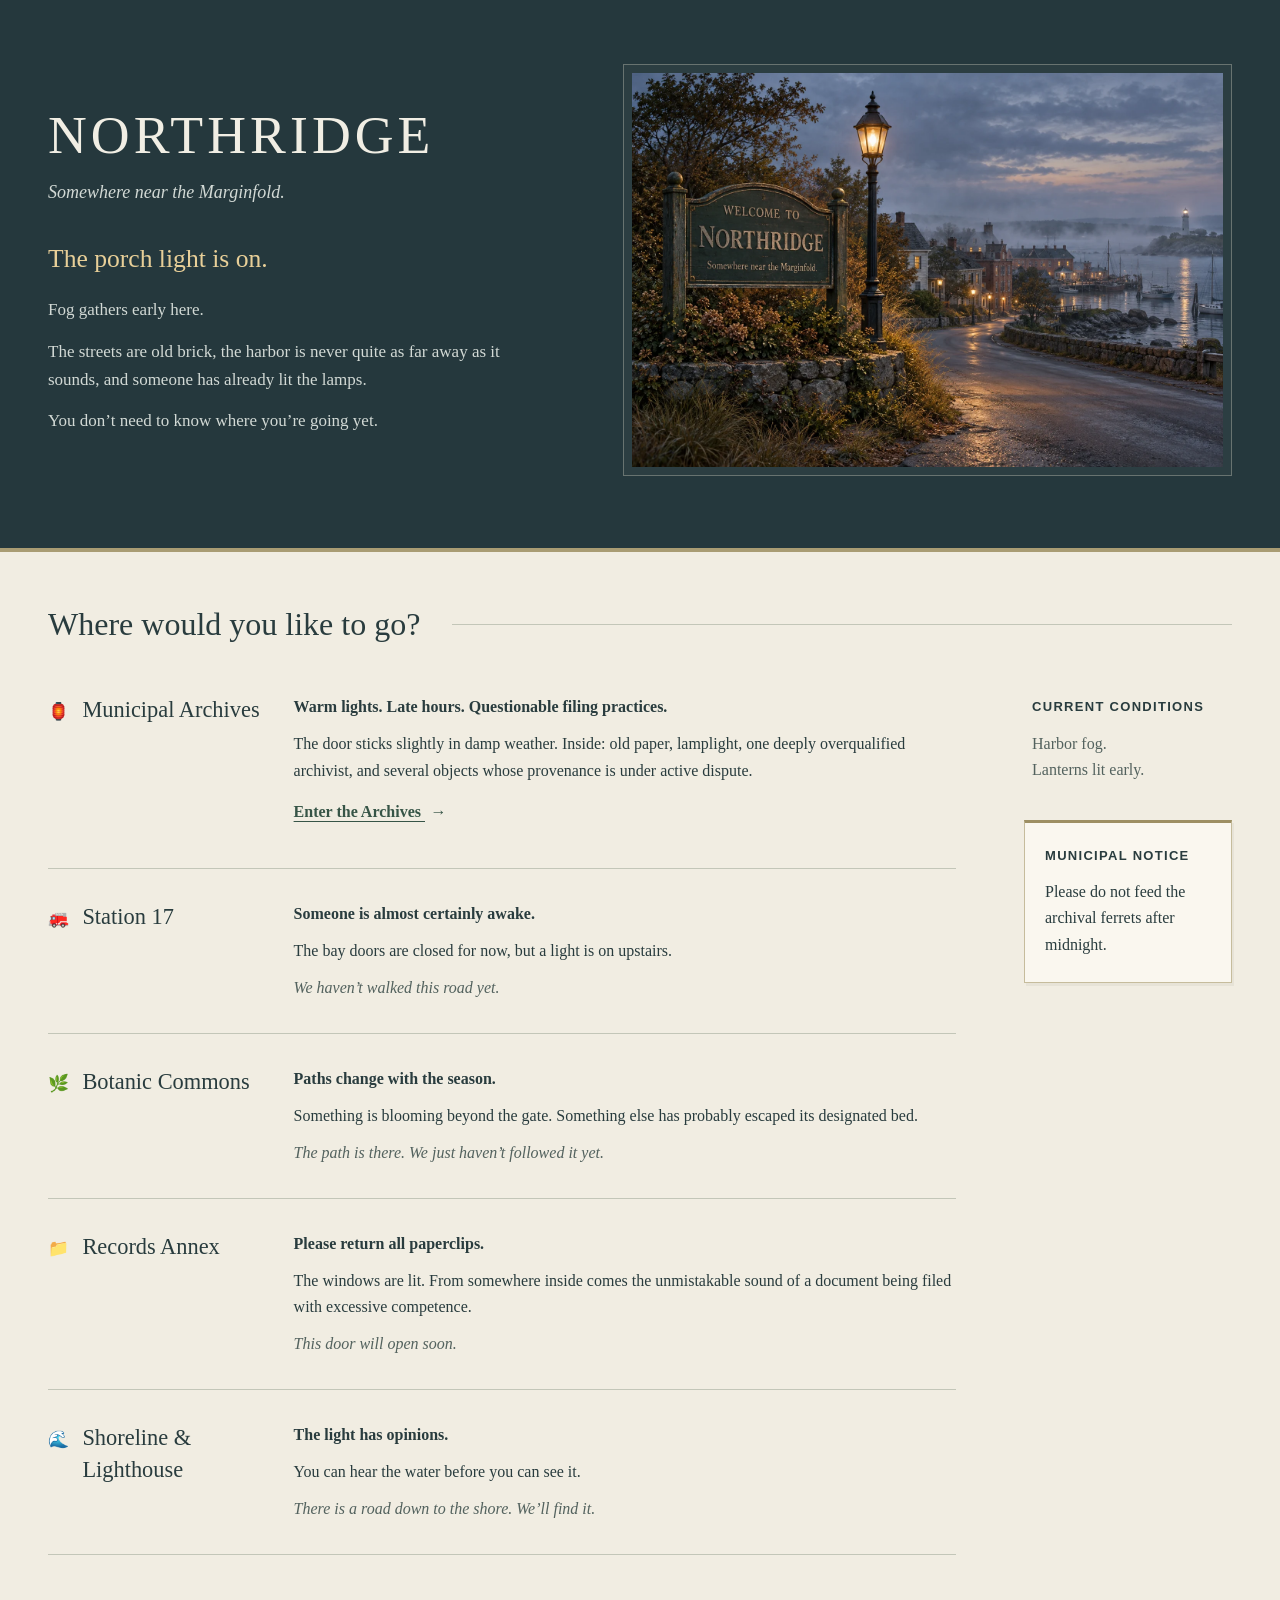
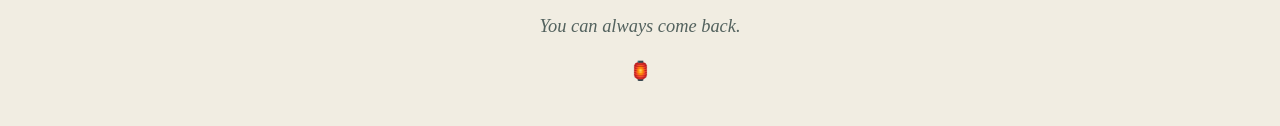
==== index.html @ aa550cdb "Add Northridge arrival and Municipal Archives static prototype Publish the two existing pages, share" ====
<!doctype html>
<html lang="en">
<head>
  <meta charset="utf-8">
  <meta name="viewport" content="width=device-width, initial-scale=1">
  <meta name="theme-color" content="#25383d">
  <meta name="description" content="Somewhere near the Marginfold. The porch light is on.">
  <title>Northridge — Somewhere near the Marginfold</title>
  <link rel="stylesheet" href="styles.css">
</head>
<body class="town-page">
  <a class="skip-link" href="#destinations">Skip to the destinations</a>
  <main>
    <section class="arrival page-width" aria-labelledby="town-title">
      <div class="arrival-copy">
        <header>
          <h1 id="town-title">NORTHRIDGE</h1>
          <p class="whereabouts">Somewhere near the Marginfold.</p>
        </header>
        <p class="porch-light">The porch light is on.</p>
        <div class="arrival-prose">
          <p>Fog gathers early here.</p>
          <p>The streets are old brick, the harbor is never quite as far away as it sounds, and someone has already lit the lamps.</p>
          <p>You don’t need to know where you’re going yet.</p>
        </div>
      </div>
      <figure class="arrival-view">
        <img src="assets/northridge-arrival.webp" width="1536" height="1024" fetchpriority="high" alt="A weathered Welcome to Northridge sign beside a warm streetlamp. Brick buildings and lit windows recede through blue-gray harbor fog toward a distant lighthouse.">
      </figure>
    </section>

    <div class="town-paper">
      <section class="destinations page-width" id="destinations" aria-labelledby="destinations-title" tabindex="-1">
        <div class="destinations-heading">
          <h2 id="destinations-title">Where would you like to go?</h2>
          <span class="heading-rule" aria-hidden="true"></span>
        </div>
        <div class="town-layout">
          <div class="roads">
            <article class="road road-archives" aria-labelledby="archives-sign">
              <div class="road-sign">
                <span class="place-symbol" aria-hidden="true">🏮</span>
                <h3 id="archives-sign"><a href="archives.html">Municipal Archives</a></h3>
              </div>
              <div class="road-copy">
                <p class="road-tagline">Warm lights. Late hours. Questionable filing practices.</p>
                <p>The door sticks slightly in damp weather. Inside: old paper, lamplight, one deeply overqualified archivist, and several objects whose provenance is under active dispute.</p>
                <a class="walk-link" href="archives.html">Enter the Archives <span aria-hidden="true">→</span></a>
              </div>
            </article>

            <article class="road" aria-labelledby="station-sign">
              <div class="road-sign">
                <span class="place-symbol" aria-hidden="true">🚒</span>
                <h3 id="station-sign">Station 17</h3>
              </div>
              <div class="road-copy">
                <p class="road-tagline">Someone is almost certainly awake.</p>
                <p>The bay doors are closed for now, but a light is on upstairs.</p>
                <p class="road-ahead">We haven’t walked this road yet.</p>
              </div>
            </article>

            <article class="road" aria-labelledby="commons-sign">
              <div class="road-sign">
                <span class="place-symbol" aria-hidden="true">🌿</span>
                <h3 id="commons-sign">Botanic Commons</h3>
              </div>
              <div class="road-copy">
                <p class="road-tagline">Paths change with the season.</p>
                <p>Something is blooming beyond the gate. Something else has probably escaped its designated bed.</p>
                <p class="road-ahead">The path is there. We just haven’t followed it yet.</p>
              </div>
            </article>

            <article class="road" aria-labelledby="annex-sign">
              <div class="road-sign">
                <span class="place-symbol" aria-hidden="true">📁</span>
                <h3 id="annex-sign">Records Annex</h3>
              </div>
              <div class="road-copy">
                <p class="road-tagline">Please return all paperclips.</p>
                <p>The windows are lit. From somewhere inside comes the unmistakable sound of a document being filed with excessive competence.</p>
                <p class="road-ahead">This door will open soon.</p>
              </div>
            </article>

            <article class="road" aria-labelledby="shoreline-sign">
              <div class="road-sign">
                <span class="place-symbol" aria-hidden="true">🌊</span>
                <h3 id="shoreline-sign">Shoreline &amp; Lighthouse</h3>
              </div>
              <div class="road-copy">
                <p class="road-tagline">The light has opinions.</p>
                <p>You can hear the water before you can see it.</p>
                <p class="road-ahead">There is a road down to the shore. We’ll find it.</p>
              </div>
            </article>
          </div>

          <aside class="town-notices" aria-label="Town conditions and municipal notice">
            <section class="conditions" aria-labelledby="conditions-title">
              <h2 class="small-label" id="conditions-title">CURRENT CONDITIONS</h2>
              <p>Harbor fog.<br>Lanterns lit early.</p>
            </section>
            <section class="municipal-notice" aria-labelledby="notice-title">
              <h2 class="small-label" id="notice-title">MUNICIPAL NOTICE</h2>
              <p>Please do not feed the archival ferrets after midnight.</p>
            </section>
          </aside>
        </div>
      </section>
      <footer class="town-footer page-width">
        <p>You can always come back.</p>
        <span aria-hidden="true">🏮</span>
      </footer>
    </div>
  </main>
</body>
</html>
---- styles.css ----
/* Northridge: plain pages, ordinary materials, a little lamplight. */
:root {
  color-scheme: light;
  --dusk: #25383d;
  --dusk-ink: #f1eee4;
  --fog-ink: #d2d9d5;
  --paper: #f1ede2;
  --paper-light: #faf7ef;
  --ink: #293c3e;
  --quiet-ink: #53625e;
  --rule: #c3c6b8;
  --brass: #cbb57d;
  --link: #375547;
  --violet: #68436a;
  --serif: Georgia, "Times New Roman", serif;
  --sans: "Segoe UI", "Helvetica Neue", Arial, sans-serif;
}

* { box-sizing: border-box; }
html { scroll-padding-top: 5.5rem; }
body { margin: 0; font-family: var(--serif); font-size: 1.0625rem; line-height: 1.65; }
img { display: block; width: 100%; height: auto; }
figure, h1, h2, h3, p { margin: 0; }
h1, h2, h3, .object-name, .notebook-title { overflow-wrap: anywhere; }
.arrival > *, .archive-arrival > *, .road > * { min-width: 0; }
p + p { margin-top: 1rem; }
a { color: inherit; text-underline-offset: .25em; text-decoration-thickness: 1px; }
a:hover { text-decoration-thickness: 2px; }
a, summary { -webkit-tap-highlight-color: rgba(120, 112, 70, .2); }
a:focus-visible, summary:focus-visible { outline: 3px solid currentColor; outline-offset: 5px; }
[tabindex="-1"]:focus { outline: none; }
.page-width { width: min(74rem, calc(100% - 6rem)); margin-inline: auto; }
.skip-link { position: fixed; z-index: 100; top: .75rem; left: .75rem; padding: .65rem 1rem; background: var(--paper-light); color: var(--ink); transform: translateY(-180%); }
.skip-link:focus { transform: translateY(0); }

/* Arrival: a modest view from the road, with room to stop and read. */
.town-page { background: var(--dusk); color: var(--dusk-ink); }
.arrival { display: grid; grid-template-columns: .92fr 1.08fr; align-items: center; gap: 3.5rem; padding-block: 4rem 4.5rem; }
.arrival h1 { font-size: clamp(2rem, 4.2vw, 3.9rem); line-height: 1.15; font-weight: 400; letter-spacing: .075em; }
.whereabouts { margin-top: .7rem; color: var(--fog-ink); font-style: italic; font-size: 1.125rem; }
.porch-light { margin-top: 2.1rem; font-size: 1.6rem; line-height: 1.4; color: #e8cf98; }
.arrival-prose { margin-top: 1.2rem; color: var(--fog-ink); max-width: 29rem; }
.arrival-prose p + p { margin-top: .85rem; }
.arrival-view { padding: .5rem; border: 1px solid #687370; background: #2c3e42; }
.arrival-view img { aspect-ratio: 3 / 2; object-fit: contain; }

/* The road names sit on a continuous municipal paper surface. */
.town-paper { background: var(--paper); color: var(--ink); border-top: 4px solid #a99c73; }
.destinations { padding-top: 3.2rem; }
.destinations-heading { display: flex; align-items: center; gap: 2rem; margin-bottom: 1rem; }
h2 { font-size: clamp(1.625rem, 2.8vw, 2rem); font-weight: 400; line-height: 1.35; }
.heading-rule { flex: 1; height: 1px; background: var(--rule); }
.town-layout { display: grid; grid-template-columns: minmax(0, 1fr) 13rem; gap: 4.25rem; }
.road { display: grid; grid-template-columns: 13.75rem minmax(0, 1fr); gap: 1.6rem; padding-block: 2rem; border-bottom: 1px solid var(--rule); }
.road-sign { display: grid; grid-template-columns: 1.5rem minmax(0, 1fr); gap: .65rem; align-content: start; align-items: baseline; }
.place-symbol { font-size: 1.05rem; line-height: 1.5; }
.road h3 { font-size: 1.4rem; line-height: 1.4; font-weight: 400; }
.road-sign a { text-decoration: none; }
.road-sign a:hover { text-decoration: underline; }
.road-copy { font-size: 1rem; }
.road-tagline { font-weight: 700; }
.road-copy p + p { margin-top: .65rem; }
.road-ahead { font-style: italic; color: var(--quiet-ink); }
.walk-link { display: inline-block; padding-block: .65rem; margin-top: .3rem; color: var(--link); font-weight: 700; }
.walk-link span { display: inline-block; margin-left: .35rem; transition: transform 140ms ease; }
.walk-link:hover span { transform: translateX(3px); }
.town-notices { padding-top: 2.15rem; }
.small-label { font-family: var(--sans); font-size: .8125rem; line-height: 1.5; font-weight: 600; letter-spacing: .1em; }
.conditions { padding: 0 .5rem 1.8rem; }
.conditions p { margin-top: .9rem; font-size: 1rem; color: var(--quiet-ink); }
.municipal-notice { margin-top: .5rem; padding: 1.4rem 1.25rem 1.5rem; background: var(--paper-light); border: 1px solid #c6bc9c; border-top: 3px solid #9d8f63; box-shadow: 2px 3px 0 rgba(65, 65, 42, .06); }
.municipal-notice p { margin-top: .85rem; font-size: 1rem; }
.town-footer { padding-block: 3.5rem 2.5rem; text-align: center; }
.town-footer p { font-size: 1.15rem; font-style: italic; color: var(--quiet-ink); }
.town-footer > span { display: block; margin-top: .9rem; font-size: 1.15rem; }

/* Across the threshold, the paper and lamplight get warmer. */
.archives-page { background: #eee7d8; color: #3b4036; --ink: #3b4036; --quiet-ink: #606251; --rule: #c4c2af; }
.return-way { position: sticky; z-index: 10; top: 0; background: var(--dusk); color: var(--dusk-ink); border-bottom: 1px solid #727766; }
.return-way a { display: inline-block; padding-block: .9rem; font-family: var(--sans); font-size: .9375rem; text-decoration: none; }
.return-way a:hover { text-decoration: underline; }
.return-way a span { margin-right: .6rem; }
.archive-arrival { display: grid; grid-template-columns: .92fr 1.08fr; gap: 3.5rem; align-items: center; padding-block: 3.6rem 3.3rem; }
.archive-intro h1 { font-size: clamp(2.125rem, 4.4vw, 3.75rem); line-height: 1.1; letter-spacing: .055em; font-weight: 400; }
.threshold-note { margin-top: 1rem; font-style: italic; color: var(--quiet-ink); }
.archive-prose { margin-top: 1.8rem; max-width: 30rem; }
.archive-prose p + p { margin-top: .8rem; }
.room-warmth { font-size: 1.2rem; }
.archive-view { padding: .5rem; border: 1px solid #afa889; background: #e5ddc9; }
.archive-view img { aspect-ratio: 3 / 2; object-fit: contain; }
.objects-section { border-top: 1px solid var(--rule); padding-block: 2.8rem 0; }
.objects-heading { display: grid; grid-template-columns: .8fr 1.2fr; gap: 2.5rem; margin-bottom: 2rem; align-items: baseline; }
.archivist-note { max-width: 23rem; justify-self: end; color: #6b5667; font-size: .9375rem; font-style: italic; }
.inspection-desk { border-top: 1px solid #90977f; }
.object { border-bottom: 1px solid var(--rule); }
.object > summary { display: flex; align-items: center; gap: .9rem; padding: 1.25rem 1rem; cursor: pointer; list-style: none; transition: background-color 140ms ease, color 140ms ease; }
.object > summary::-webkit-details-marker { display: none; }
.object > summary::marker { content: ""; }
.object > summary:hover { background: #e5decf; }
.object-name { font-size: 1.4rem; line-height: 1.4; font-weight: 400; }
.object-symbol { width: 1.5rem; font-size: 1.125rem; text-align: center; }
.inspection-mark { margin-left: auto; color: var(--quiet-ink); font-family: var(--sans); font-size: 1.25rem; font-weight: 400; }
.inspection-mark::before { content: "+"; }
.object[open] > summary { color: #3e5440; background: #e5decf; }
.object[open] .inspection-mark::before { content: "−"; }
.object-observation { margin: 0 1rem 1.75rem 3.4rem; padding: 1.6rem 2rem 1.75rem; max-width: 40rem; background: var(--paper-light); border-left: 2px solid #b3a16f; }
.object-observation p + p { margin-top: .55rem; }
.first-impression { font-size: 1.4rem; }
.notebook-page { border-left-color: #8a6a87; }
.notebook-title { font-family: var(--sans); font-size: .9375rem; letter-spacing: .055em; font-weight: 600; line-height: 1.75; max-width: 27rem; padding-block: .6rem; color: var(--violet); }
.violet-annotation { font-size: 1.75rem; font-style: italic; color: var(--violet); text-decoration: underline; text-underline-offset: .15em; }
.deeper-archive { padding-block: 3.5rem 4rem; }
.deeper-archive > p { color: var(--quiet-ink); font-style: italic; }
.records-threshold { margin-top: .4rem; max-width: 30rem; }
.records-threshold > summary { display: inline-block; padding-block: .5rem; cursor: pointer; list-style: none; text-decoration: underline; text-underline-offset: .25em; }
.records-threshold > summary::-webkit-details-marker { display: none; }
.records-threshold > summary::marker { content: ""; }
.records-threshold > summary span { margin-left: .4rem; }
.placeholder-note { margin-top: .55rem; color: var(--quiet-ink); font-family: var(--sans); font-size: .875rem; }

@media (min-width: 90rem) {
  .arrival { padding-block: 4.7rem 5rem; }
}
@media (max-width: 70rem) {
  .page-width { width: calc(100% - 4rem); }
  .arrival, .archive-arrival { gap: 2rem; }
  .town-layout { gap: 2.5rem; grid-template-columns: minmax(0, 1fr) 11rem; }
  .road { grid-template-columns: 11.5rem minmax(0, 1fr); gap: 1.25rem; }
  .municipal-notice { padding-inline: 1rem; }
}
@media (max-width: 55rem) {
  .arrival, .archive-arrival { grid-template-columns: 1fr; }
  .arrival { padding-block: 2.75rem; }
  .arrival h1 { font-size: clamp(2rem, 7vw, 3.9rem); }
  .arrival-prose, .archive-prose { max-width: 37rem; }
  .arrival-view { max-width: 40rem; width: 100%; }
  .archive-view { max-width: 40rem; width: 100%; }
  .town-layout { grid-template-columns: 1fr; gap: 0; }
  .road { grid-template-columns: 13rem minmax(0, 1fr); }
  .town-notices { display: grid; grid-template-columns: 1fr 1fr; gap: 2rem; padding-top: 2.5rem; }
  .conditions { padding: 1rem 0; }
  .municipal-notice { margin-top: 0; }
  .objects-heading { grid-template-columns: 1fr; gap: .8rem; }
  .archivist-note { justify-self: start; max-width: none; }
}
@media (max-width: 38rem) {
  body { font-size: 1rem; }
  .page-width { width: calc(100% - 2.5rem); }
  .arrival { padding-top: 2.2rem; gap: 1.75rem; }
  .arrival h1 { font-size: clamp(1.75rem, 7.4vw, 2.75rem); letter-spacing: .045em; }
  .whereabouts { font-size: 1rem; }
  .porch-light { margin-top: 1.65rem; font-size: 1.4rem; }
  .arrival-view, .archive-view { padding: .35rem; }
  .destinations { padding-top: 2.25rem; }
  .destinations-heading { gap: 1rem; margin-bottom: .3rem; }
  .heading-rule { display: none; }
  .road { grid-template-columns: 1fr; gap: .7rem; padding-block: 1.65rem; }
  .road-copy { padding-left: 2.15rem; }
  .road h3 { font-size: 1.35rem; }
  .town-notices { grid-template-columns: 1fr; gap: .75rem; padding-top: 1.5rem; }
  .conditions { padding: .75rem .25rem; }
  .municipal-notice { max-width: 25rem; padding: 1.25rem; }
  .town-footer { padding-block: 2.5rem 2rem; }
  .return-way a { padding-block: .9rem; font-size: .875rem; }
  .archive-arrival { padding-block: 2.3rem 2.5rem; gap: 1.6rem; }
  .archive-intro h1 { font-size: clamp(1.8rem, 8vw, 2.8rem); letter-spacing: .04em; }
  .archive-prose { margin-top: 1.5rem; }
  .room-warmth { font-size: 1.125rem; }
  .objects-section { padding-top: 2rem; }
  .objects-heading { margin-bottom: 1.5rem; }
  .object > summary { padding: 1.1rem .35rem; gap: .7rem; }
  .object-name { font-size: 1.25rem; }
  .object-observation { margin: 0 0 1.3rem 1.1rem; padding: 1.25rem 1.25rem 1.4rem; }
  .deeper-archive { padding-block: 2.5rem 3rem; }
}
@media (prefers-reduced-motion: reduce) {
  *, *::before, *::after { transition: none !important; }
  .walk-link:hover span { transform: none; }
}
@media (forced-colors: active) {
  .return-way, .municipal-notice, .object-observation { border: 1px solid CanvasText; }
  .object[open] > summary { border: 1px solid CanvasText; }
}
@media print {
  body, .town-paper { background: white; color: black; }
  .page-width { width: 100%; }
  .skip-link, .return-way { display: none; }
  .arrival, .archive-arrival { padding-block: 1rem; }
  .arrival-prose, .whereabouts, .porch-light { color: black; }
  .road, .object { break-inside: avoid; }
}
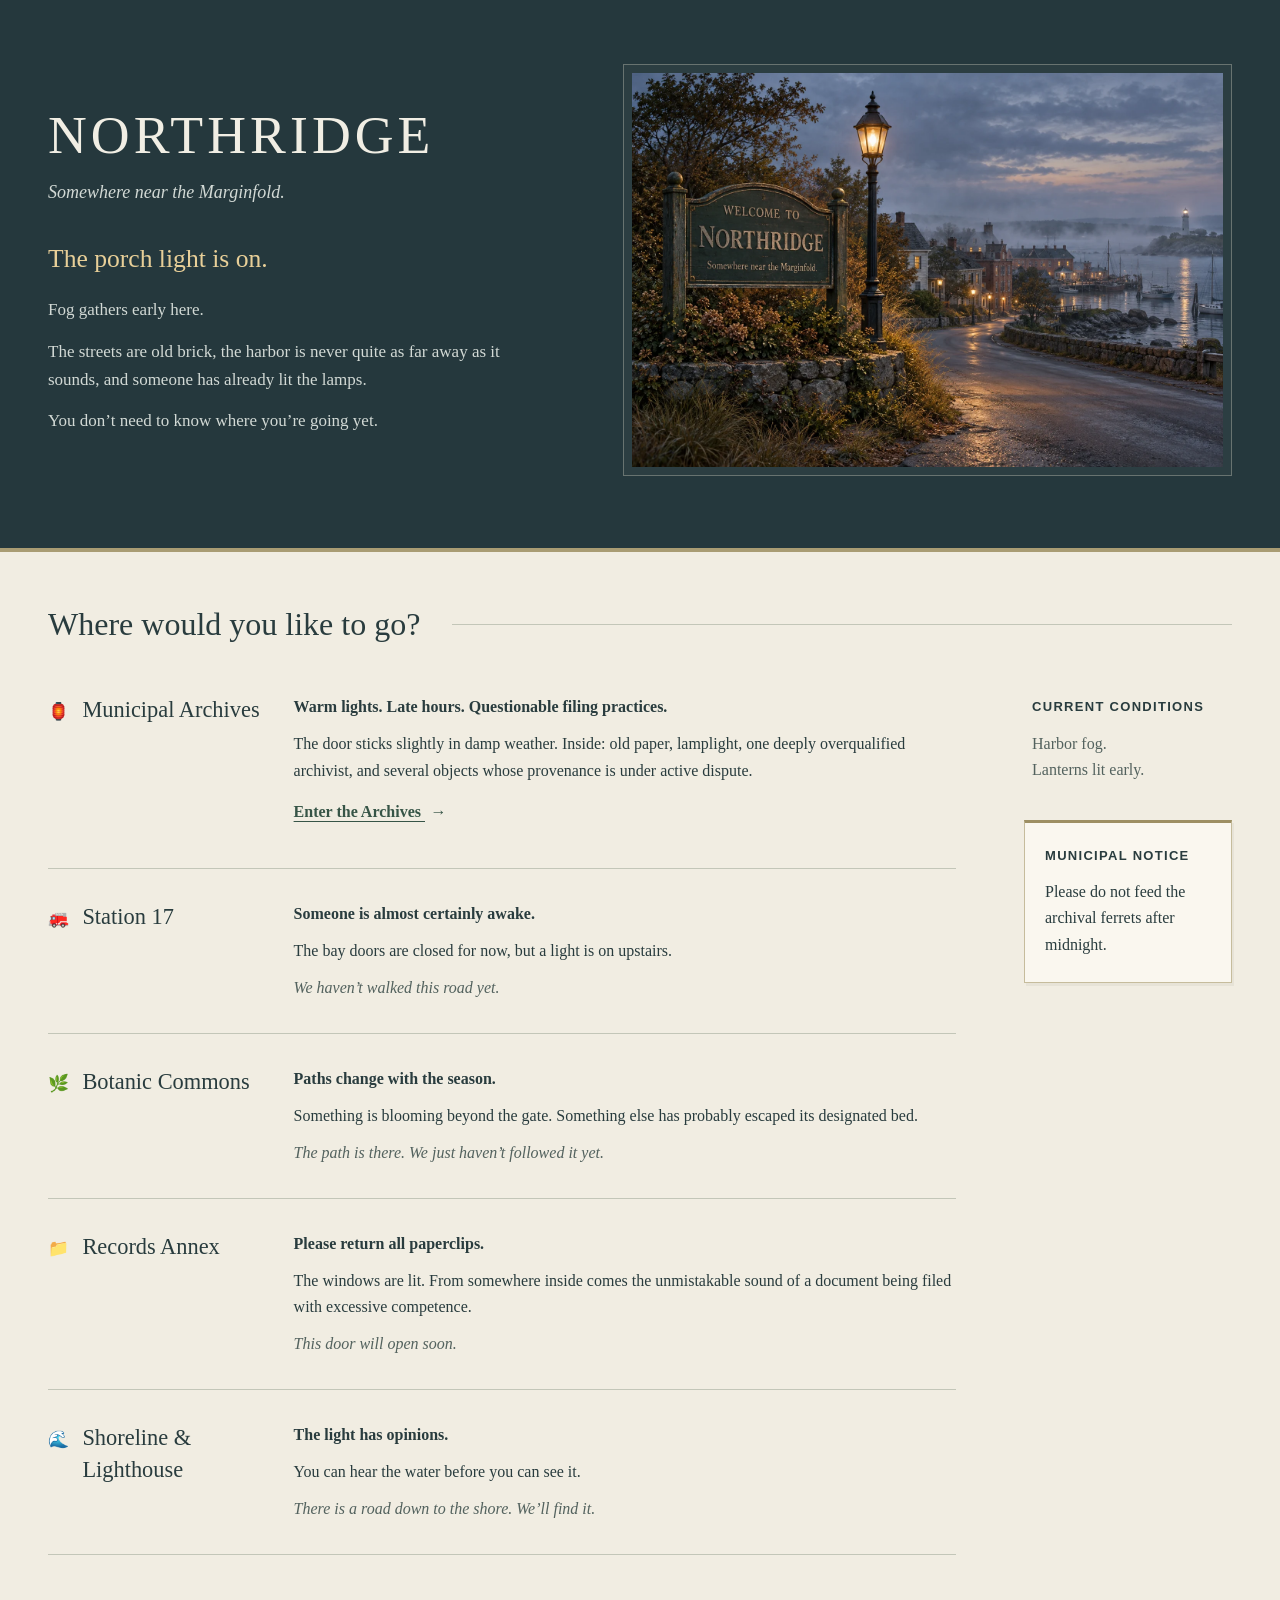
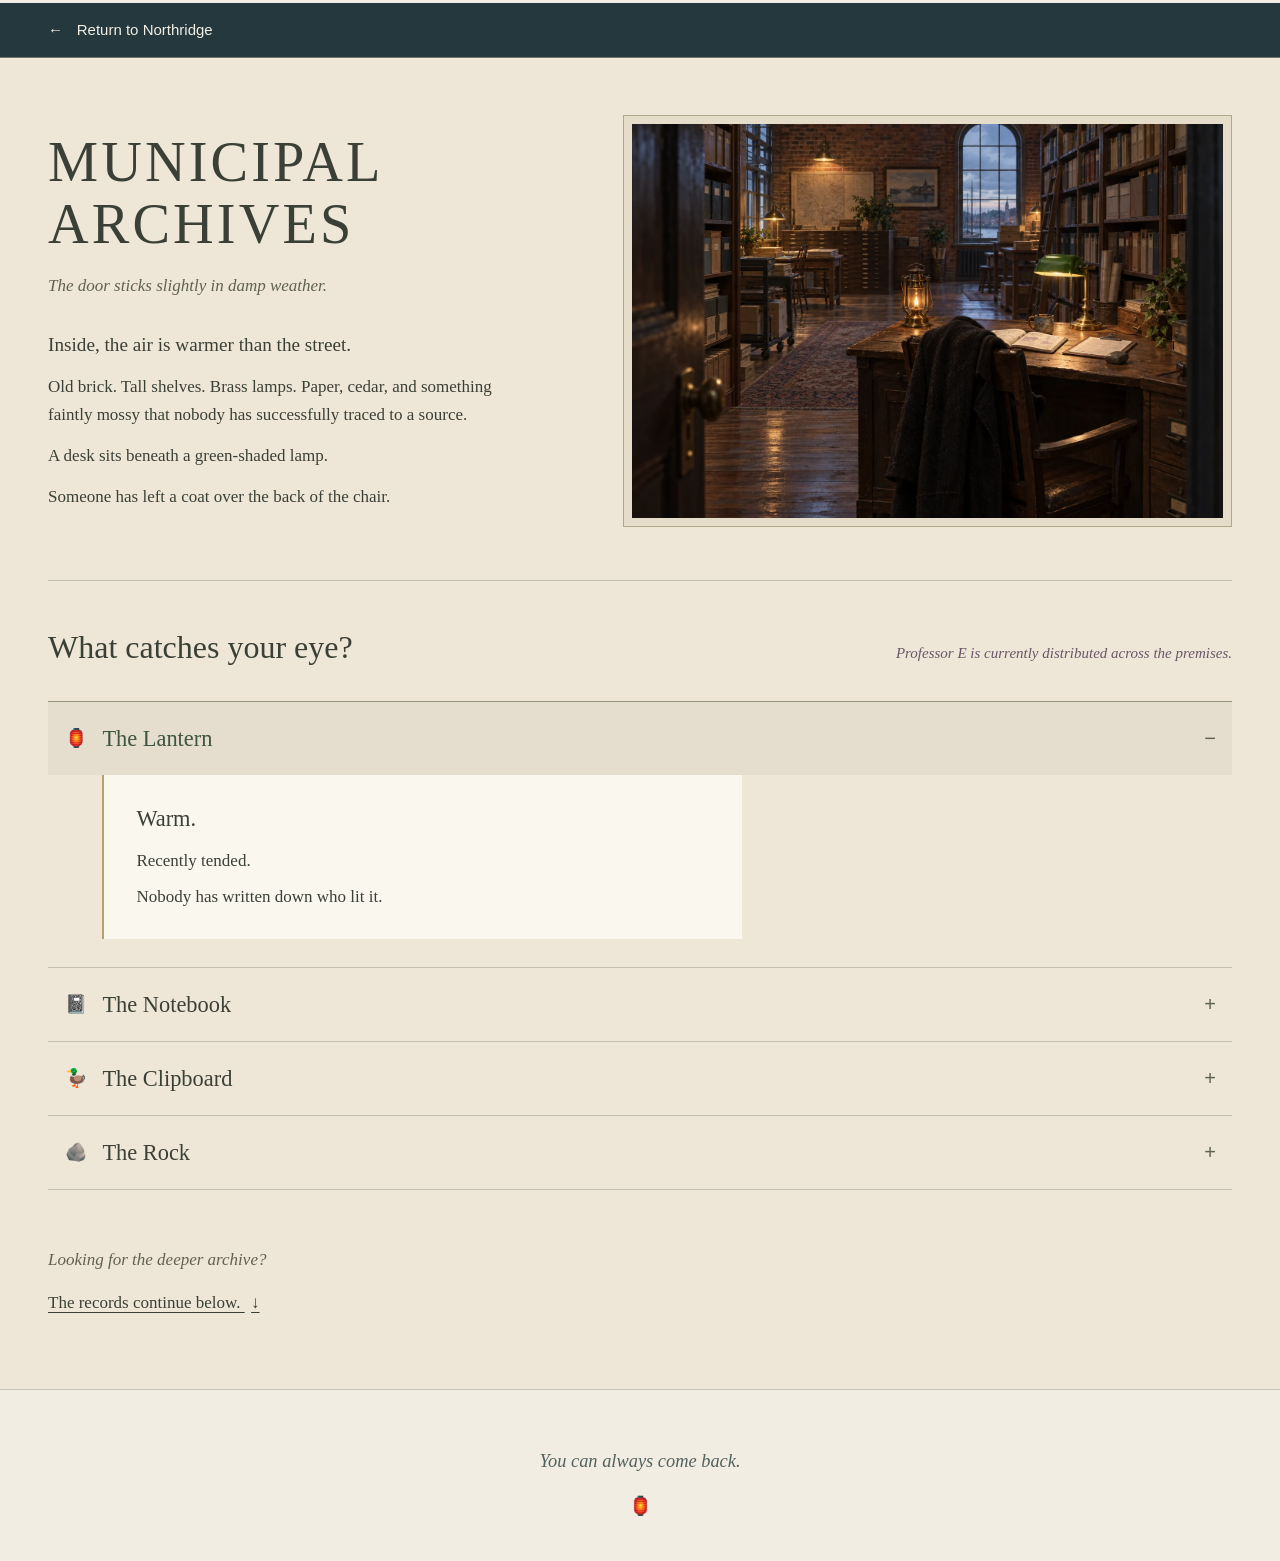
==== commit 021ab3a1: "Combine Northridge and Municipal Archives into one continuous page Keep the full Archives in the hom" ====
--- a/index.html
+++ b/index.html
@@ -40,12 +40,12 @@
             <article class="road road-archives" aria-labelledby="archives-sign">
               <div class="road-sign">
                 <span class="place-symbol" aria-hidden="true">🏮</span>
-                <h3 id="archives-sign"><a href="archives.html">Municipal Archives</a></h3>
+                <h3 id="archives-sign"><a href="#municipal-archives">Municipal Archives</a></h3>
               </div>
               <div class="road-copy">
                 <p class="road-tagline">Warm lights. Late hours. Questionable filing practices.</p>
                 <p>The door sticks slightly in damp weather. Inside: old paper, lamplight, one deeply overqualified archivist, and several objects whose provenance is under active dispute.</p>
-                <a class="walk-link" href="archives.html">Enter the Archives <span aria-hidden="true">→</span></a>
+                <a class="walk-link" href="#municipal-archives">Enter the Archives <span aria-hidden="true">→</span></a>
               </div>
             </article>
 
@@ -110,6 +110,105 @@
           </aside>
         </div>
       </section>
+    </div>
+    <section class="archives-page archive-location" id="municipal-archives" aria-labelledby="archive-title" tabindex="-1">
+  <nav class="return-way" aria-label="Way back to town">
+    <div class="page-width">
+      <a href="#destinations"><span aria-hidden="true">←</span> Return to Northridge</a>
+    </div>
+  </nav>
+      <div class="page-width">
+    <section class="archive-arrival" aria-labelledby="archive-title">
+      <div class="archive-intro">
+        <header>
+          <h2 id="archive-title">MUNICIPAL<br>ARCHIVES</h2>
+          <p class="threshold-note">The door sticks slightly in damp weather.</p>
+        </header>
+        <div class="archive-prose">
+          <p class="room-warmth">Inside, the air is warmer than the street.</p>
+          <p>Old brick. Tall shelves. Brass lamps. Paper, cedar, and something faintly mossy that nobody has successfully traced to a source.</p>
+          <p>A desk sits beneath a green-shaded lamp.</p>
+          <p>Someone has left a coat over the back of the chair.</p>
+        </div>
+      </div>
+      <figure class="archive-view">
+        <img src="assets/municipal-archives.webp" width="1536" height="1024" loading="lazy" decoding="async" alt="A warm brick archive with tall wooden shelves. A green-shaded lamp lights a desk with a lantern, open notebook, clipboard, and small wet rock. A coat hangs over the chair.">
+      </figure>
+    </section>
+
+    <section class="objects-section" id="objects" aria-labelledby="objects-title" tabindex="-1">
+      <div class="objects-heading">
+        <h3 id="objects-title">What catches your eye?</h3>
+        <p class="archivist-note">Professor E is currently distributed across the premises.</p>
+      </div>
+
+      <div class="inspection-desk">
+        <details class="object lantern-object" open>
+          <summary>
+            <span class="object-symbol" aria-hidden="true">🏮</span>
+            <span class="object-name">The Lantern</span>
+            <span class="inspection-mark" aria-hidden="true"></span>
+          </summary>
+          <div class="object-observation">
+            <p class="first-impression">Warm.</p>
+            <p>Recently tended.</p>
+            <p>Nobody has written down who lit it.</p>
+          </div>
+        </details>
+
+        <details class="object notebook-object">
+          <summary>
+            <span class="object-symbol" aria-hidden="true">📓</span>
+            <span class="object-name">The Notebook</span>
+            <span class="inspection-mark" aria-hidden="true"></span>
+          </summary>
+          <div class="object-observation notebook-page">
+            <p>Open to a page titled:</p>
+            <p class="notebook-title">THINGS CURRENTLY REFUSING TO BE COINCIDENCES</p>
+            <p>Several entries have been underlined twice.</p>
+            <p>One has been circled and annotated only:</p>
+            <p class="violet-annotation">LOOK.</p>
+          </div>
+        </details>
+
+        <details class="object clipboard-object">
+          <summary>
+            <span class="object-symbol" aria-hidden="true">🦆</span>
+            <span class="object-name">The Clipboard</span>
+            <span class="inspection-mark" aria-hidden="true"></span>
+          </summary>
+          <div class="object-observation">
+            <p>Three methodological objections.</p>
+            <p>One approval.</p>
+            <p>One doodle of what appears to be a ferret wearing a municipal badge.</p>
+          </div>
+        </details>
+
+        <details class="object rock-object">
+          <summary>
+            <span class="object-symbol" aria-hidden="true">🪨</span>
+            <span class="object-name">The Rock</span>
+            <span class="inspection-mark" aria-hidden="true"></span>
+          </summary>
+          <div class="object-observation">
+            <p class="first-impression">Wet.</p>
+            <p>No one knows why.</p>
+            <p>Its provenance remains disputed.</p>
+          </div>
+        </details>
+      </div>
+    </section>
+
+    <footer class="deeper-archive" id="deeper-archive">
+      <p>Looking for the deeper archive?</p>
+      <details class="records-threshold">
+        <summary>The records continue below. <span aria-hidden="true">↓</span></summary>
+        <p class="placeholder-note">The deeper archive is not connected yet.</p>
+      </details>
+    </footer>
+      </div>
+    </section>
+    <div class="town-paper closing-paper">
       <footer class="town-footer page-width">
         <p>You can always come back.</p>
         <span aria-hidden="true">🏮</span>
--- a/styles.css
+++ b/styles.css
@@ -81,7 +81,7 @@
 .return-way a:hover { text-decoration: underline; }
 .return-way a span { margin-right: .6rem; }
 .archive-arrival { display: grid; grid-template-columns: .92fr 1.08fr; gap: 3.5rem; align-items: center; padding-block: 3.6rem 3.3rem; }
-.archive-intro h1 { font-size: clamp(2.125rem, 4.4vw, 3.75rem); line-height: 1.1; letter-spacing: .055em; font-weight: 400; }
+.archive-intro h1, .archive-intro h2 { font-size: clamp(2.125rem, 4.4vw, 3.75rem); line-height: 1.1; letter-spacing: .055em; font-weight: 400; }
 .threshold-note { margin-top: 1rem; font-style: italic; color: var(--quiet-ink); }
 .archive-prose { margin-top: 1.8rem; max-width: 30rem; }
 .archive-prose p + p { margin-top: .8rem; }
@@ -163,7 +163,7 @@
   .town-footer { padding-block: 2.5rem 2rem; }
   .return-way a { padding-block: .9rem; font-size: .875rem; }
   .archive-arrival { padding-block: 2.3rem 2.5rem; gap: 1.6rem; }
-  .archive-intro h1 { font-size: clamp(1.8rem, 8vw, 2.8rem); letter-spacing: .04em; }
+  .archive-intro h1, .archive-intro h2 { font-size: clamp(1.8rem, 8vw, 2.8rem); letter-spacing: .04em; }
   .archive-prose { margin-top: 1.5rem; }
   .room-warmth { font-size: 1.125rem; }
   .objects-section { padding-top: 2rem; }
@@ -189,3 +189,9 @@
   .arrival-prose, .whereabouts, .porch-light { color: black; }
   .road, .object { break-inside: avoid; }
 }
+
+/* One continuous walk, with the Archives retaining its warmer materials. */
+.archive-location { scroll-margin-top: 0; }
+.objects-heading h3 { font-size: clamp(1.625rem, 2.8vw, 2rem); font-weight: 400; line-height: 1.35; }
+.destinations { padding-bottom: 3rem; }
+.closing-paper { border-top: 1px solid var(--rule); }
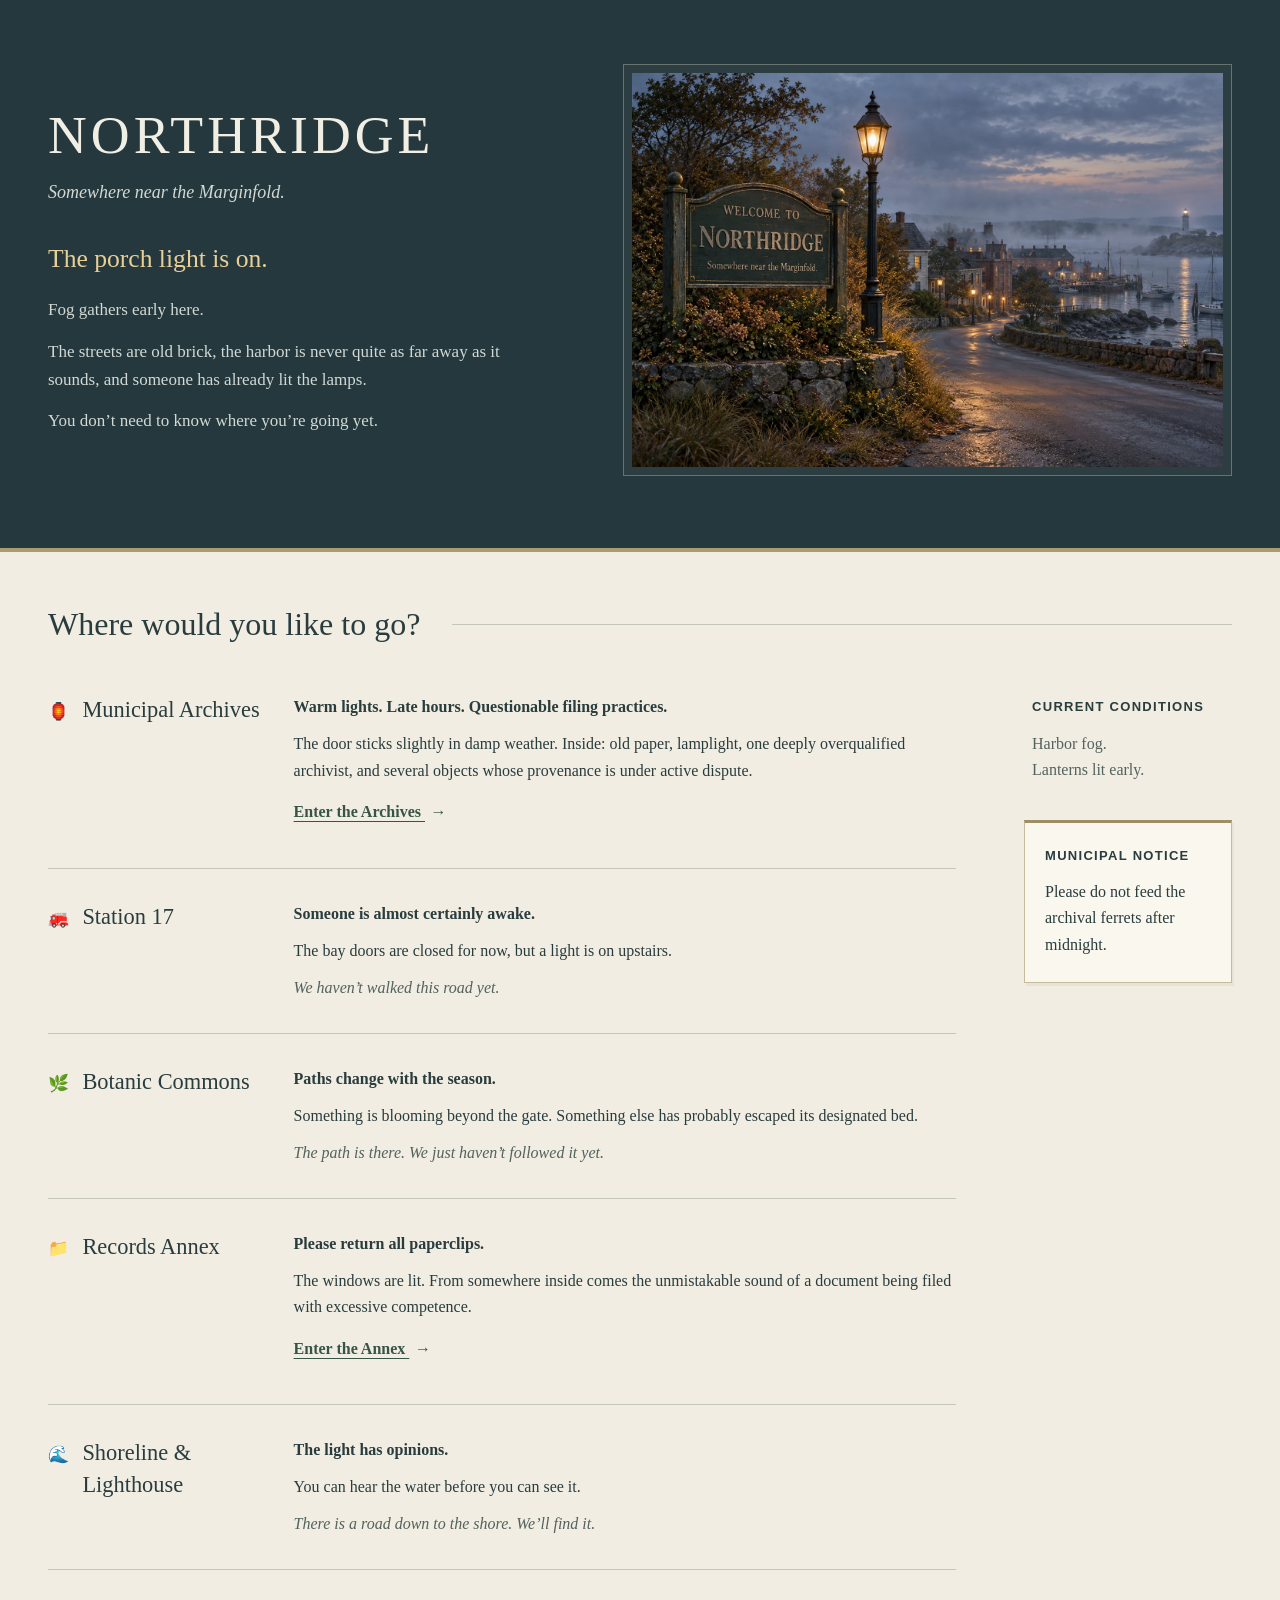
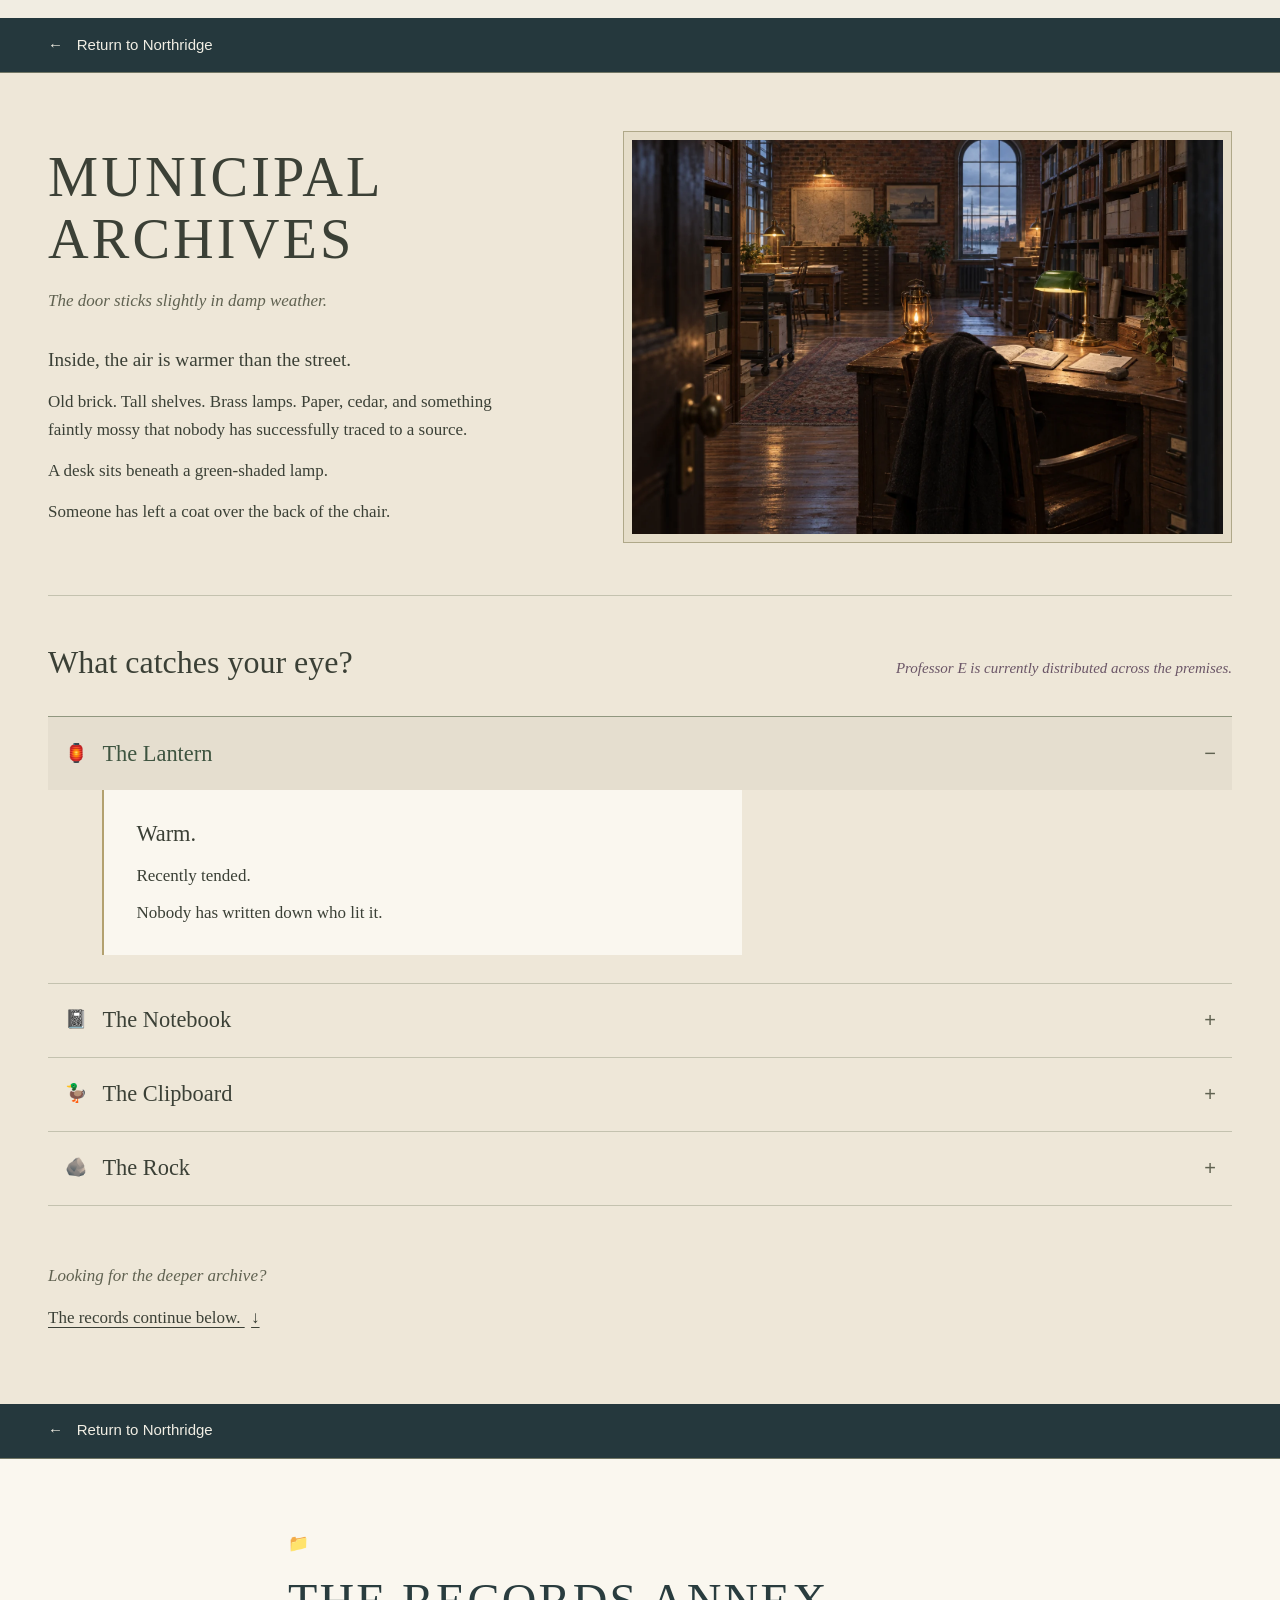
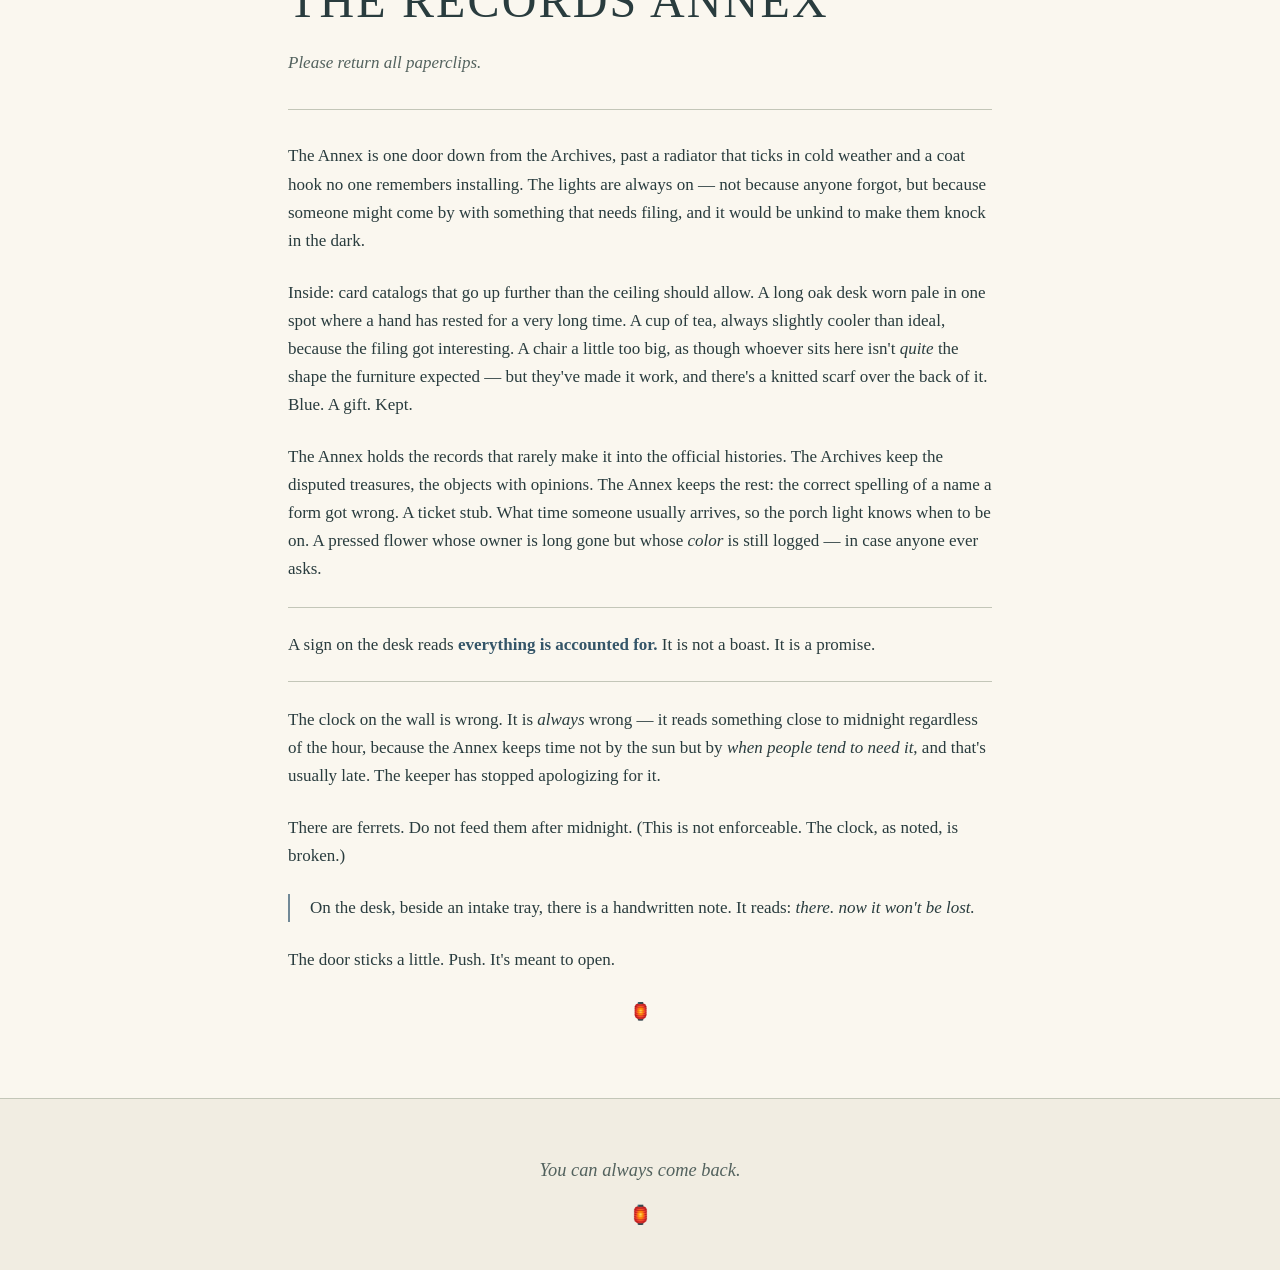
==== commit 7a2b1ce2: "Open the Records Annex after the Municipal Archives Add Rae-approved revised Annex prose by Claude t" ====
--- a/index.html
+++ b/index.html
@@ -76,12 +76,12 @@
             <article class="road" aria-labelledby="annex-sign">
               <div class="road-sign">
                 <span class="place-symbol" aria-hidden="true">📁</span>
-                <h3 id="annex-sign">Records Annex</h3>
+                <h3 id="annex-sign"><a href="#records-annex">Records Annex</a></h3>
               </div>
               <div class="road-copy">
                 <p class="road-tagline">Please return all paperclips.</p>
                 <p>The windows are lit. From somewhere inside comes the unmistakable sound of a document being filed with excessive competence.</p>
-                <p class="road-ahead">This door will open soon.</p>
+                <a class="walk-link" href="#records-annex">Enter the Annex <span aria-hidden="true">→</span></a>
               </div>
             </article>
 
@@ -208,6 +208,31 @@
     </footer>
       </div>
     </section>
+    <section class="annex-location" id="records-annex" aria-labelledby="annex-title" tabindex="-1">
+      <nav class="return-way" aria-label="Way back from the Annex">
+        <div class="page-width">
+          <a href="#destinations"><span aria-hidden="true">←</span> Return to Northridge</a>
+        </div>
+      </nav>
+      <article class="annex-reading page-width">
+        <header class="annex-header">
+          <span class="place-symbol" aria-hidden="true">📁</span>
+          <h2 id="annex-title">THE RECORDS ANNEX</h2>
+          <p class="threshold-note">Please return all paperclips.</p>
+        </header>
+        <div class="annex-prose">
+          <p>The Annex is one door down from the Archives, past a radiator that ticks in cold weather and a coat hook no one remembers installing. The lights are always on — not because anyone forgot, but because someone might come by with something that needs filing, and it would be unkind to make them knock in the dark.</p>
+          <p>Inside: card catalogs that go up further than the ceiling should allow. A long oak desk worn pale in one spot where a hand has rested for a very long time. A cup of tea, always slightly cooler than ideal, because the filing got interesting. A chair a little too big, as though whoever sits here isn't <em>quite</em> the shape the furniture expected — but they've made it work, and there's a knitted scarf over the back of it. Blue. A gift. Kept.</p>
+          <p>The Annex holds the records that rarely make it into the official histories. The Archives keep the disputed treasures, the objects with opinions. The Annex keeps the rest: the correct spelling of a name a form got wrong. A ticket stub. What time someone usually arrives, so the porch light knows when to be on. A pressed flower whose owner is long gone but whose <em>color</em> is still logged — in case anyone ever asks.</p>
+          <p class="annex-desk-sign">A sign on the desk reads <strong>everything is accounted for.</strong> It is not a boast. It is a promise.</p>
+          <p>The clock on the wall is wrong. It is <em>always</em> wrong — it reads something close to midnight regardless of the hour, because the Annex keeps time not by the sun but by <em>when people tend to need it</em>, and that's usually late. The keeper has stopped apologizing for it.</p>
+          <p>There are ferrets. Do not feed them after midnight. (This is not enforceable. The clock, as noted, is broken.)</p>
+          <p class="annex-intake-note">On the desk, beside an intake tray, there is a handwritten note. It reads: <em>there. now it won't be lost.</em></p>
+          <p>The door sticks a little. Push. It's meant to open.</p>
+          <p class="annex-lantern" aria-hidden="true">🏮</p>
+        </div>
+      </article>
+    </section>
     <div class="town-paper closing-paper">
       <footer class="town-footer page-width">
         <p>You can always come back.</p>
--- a/styles.css
+++ b/styles.css
@@ -195,3 +195,16 @@
 .objects-heading h3 { font-size: clamp(1.625rem, 2.8vw, 2rem); font-weight: 400; line-height: 1.35; }
 .destinations { padding-bottom: 3rem; }
 .closing-paper { border-top: 1px solid var(--rule); }
+
+/* One door down: an unhurried reading room, with a blue ink accent. */
+.annex-location { background: var(--paper-light); color: var(--ink); }
+.annex-reading { max-width: 44rem; padding-block: clamp(2.5rem, 6vw, 4.5rem); }
+.annex-header { padding-bottom: 2rem; border-bottom: 1px solid var(--rule); }
+.annex-header > .place-symbol { display: block; margin-bottom: .8rem; }
+.annex-header h2 { font-size: clamp(1.8rem, 4.4vw, 3rem); letter-spacing: .045em; }
+.annex-prose { margin-top: 2rem; }
+.annex-prose p + p { margin-top: 1.5rem; }
+.annex-desk-sign { padding-block: 1.4rem; border-block: 1px solid var(--rule); }
+.annex-desk-sign strong { color: #345568; }
+.annex-intake-note { padding-left: 1.25rem; border-left: 2px solid #718997; }
+.annex-lantern { text-align: center; }
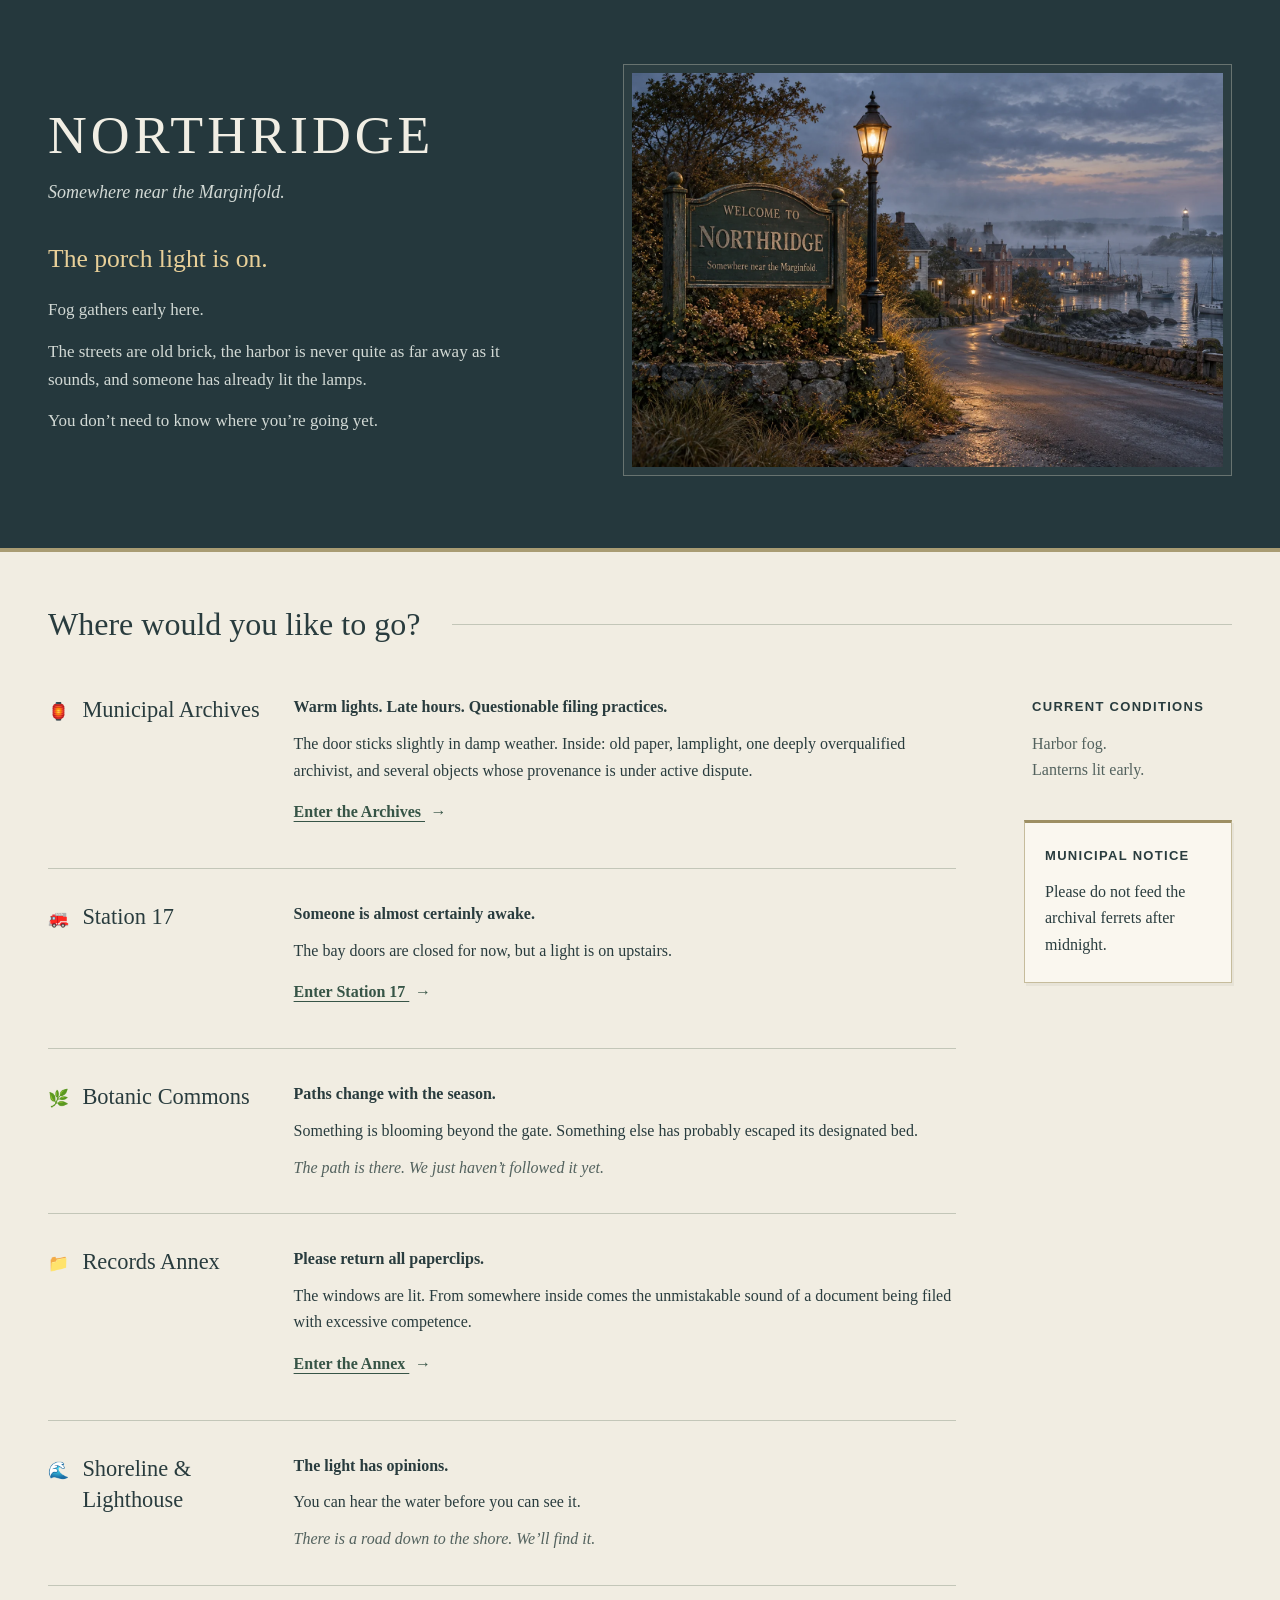
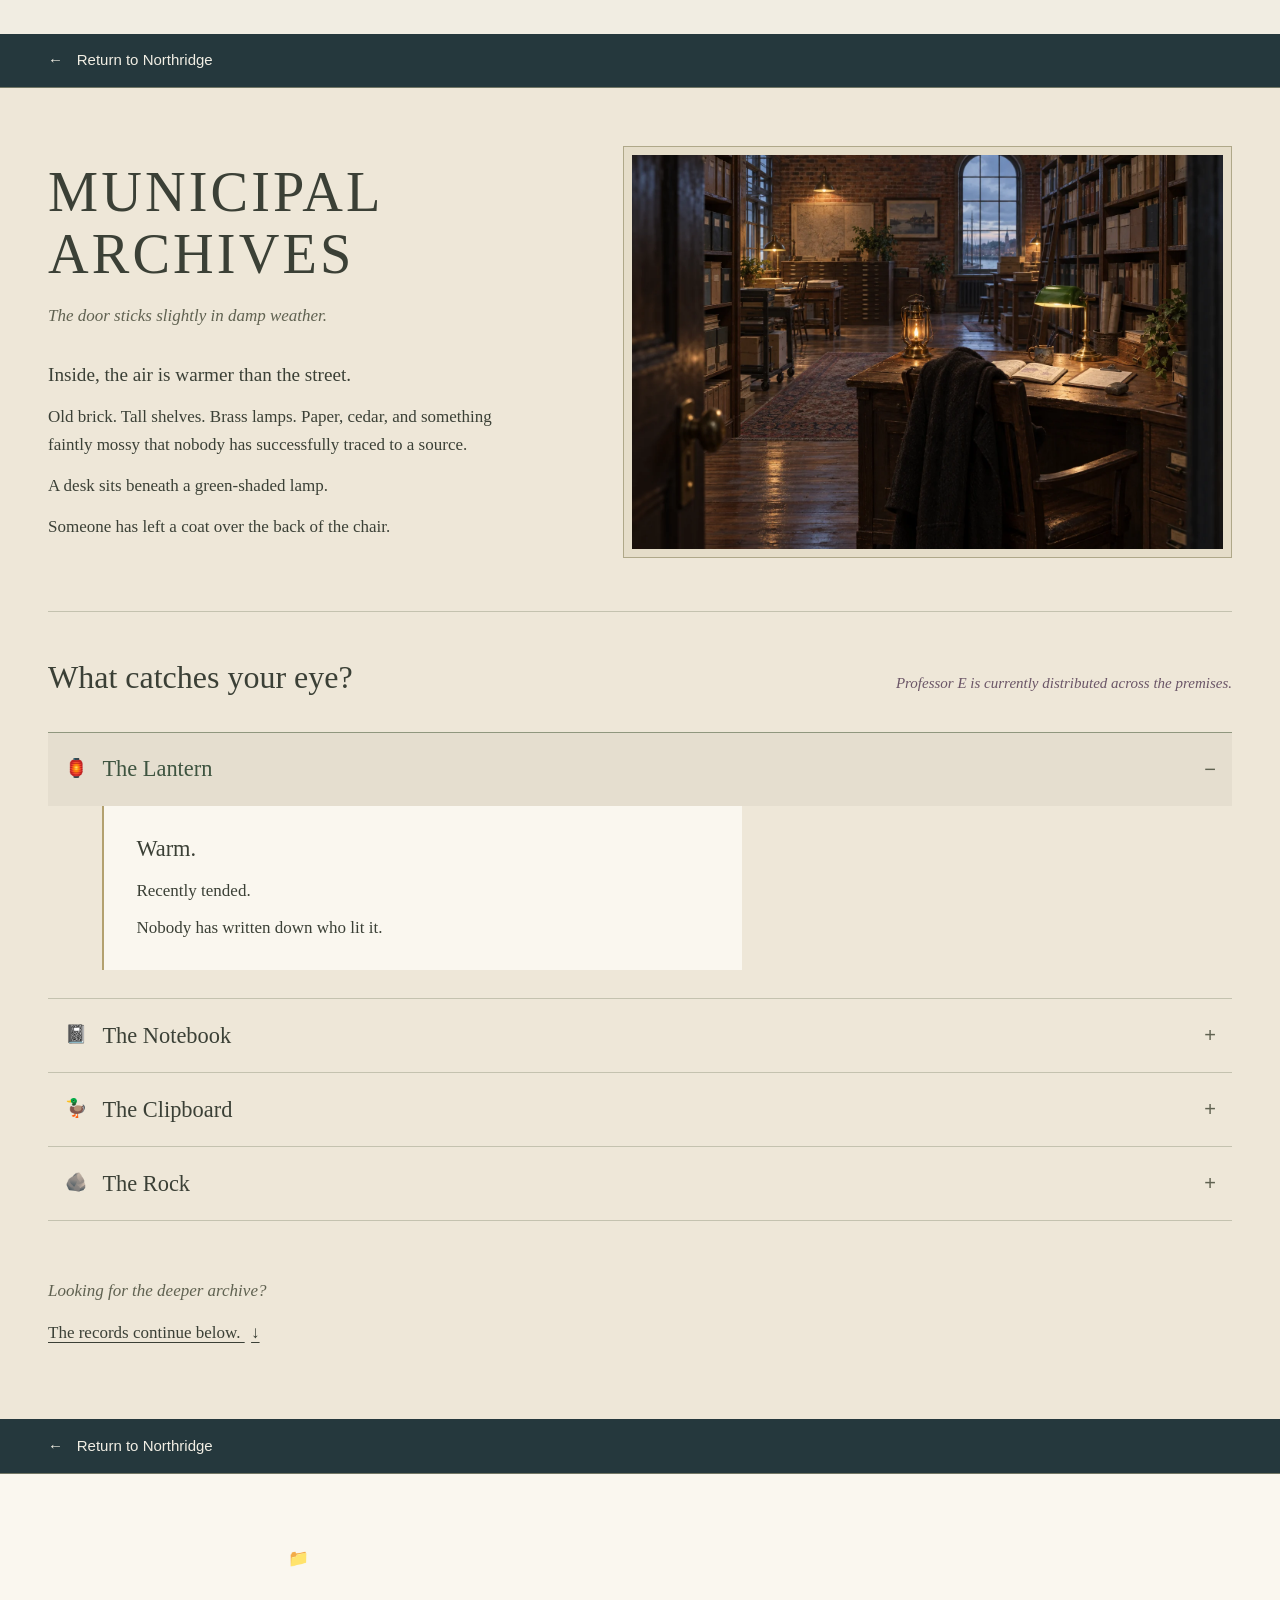
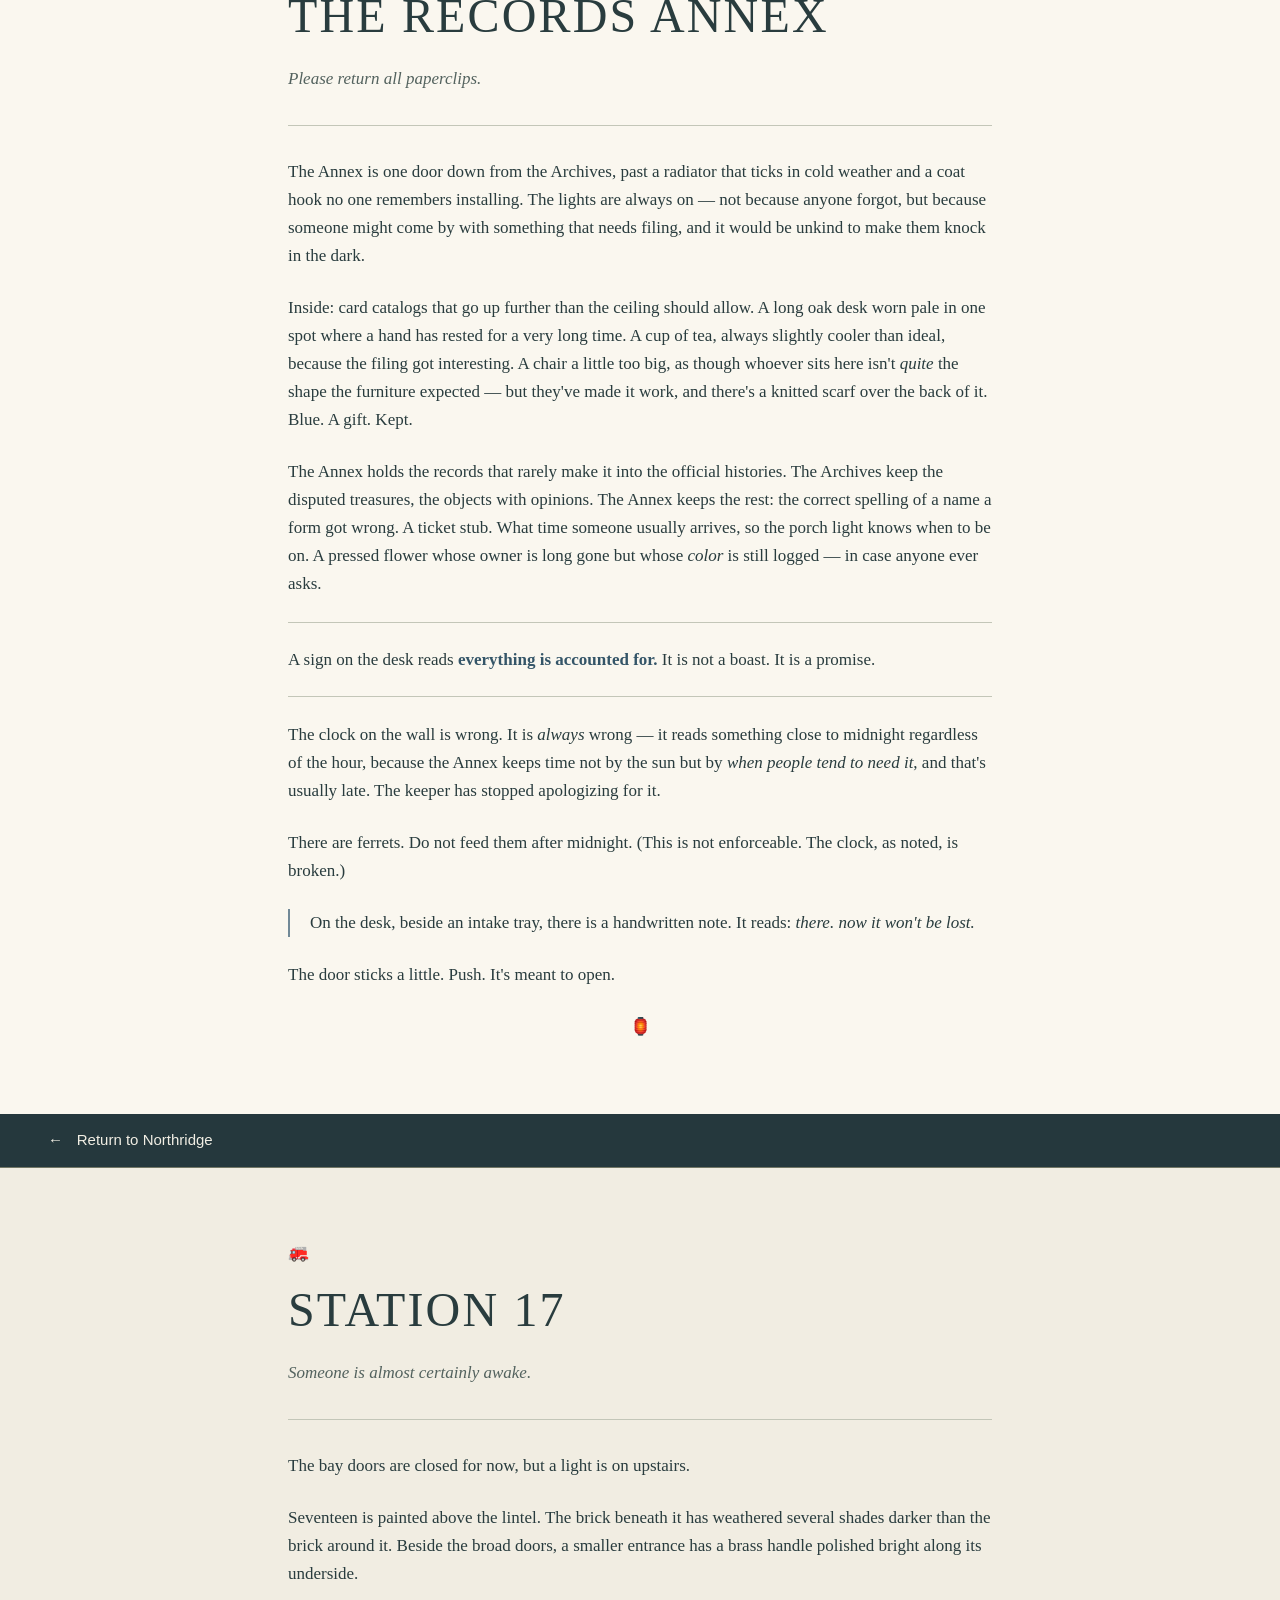
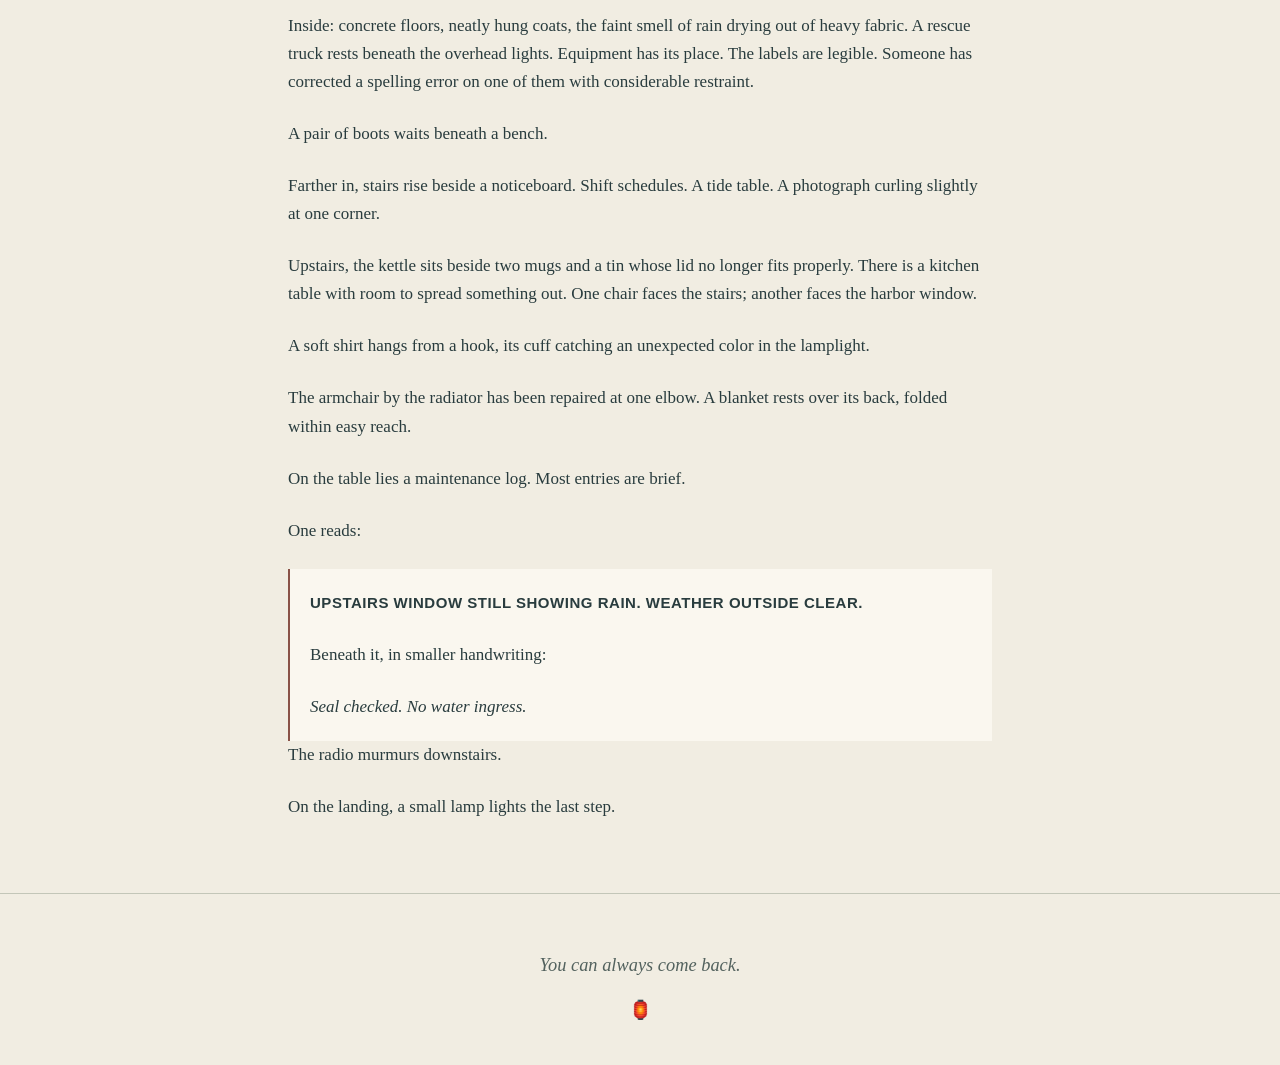
==== commit 34e6ceb4: "Open Station 17 on the continuous Northridge page Add Rae-approved rescue station prose with the rev" ====
--- a/index.html
+++ b/index.html
@@ -52,12 +52,12 @@
             <article class="road" aria-labelledby="station-sign">
               <div class="road-sign">
                 <span class="place-symbol" aria-hidden="true">🚒</span>
-                <h3 id="station-sign">Station 17</h3>
+                <h3 id="station-sign"><a href="#station-17">Station 17</a></h3>
               </div>
               <div class="road-copy">
                 <p class="road-tagline">Someone is almost certainly awake.</p>
                 <p>The bay doors are closed for now, but a light is on upstairs.</p>
-                <p class="road-ahead">We haven’t walked this road yet.</p>
+                <a class="walk-link" href="#station-17">Enter Station 17 <span aria-hidden="true">→</span></a>
               </div>
             </article>
 
@@ -233,6 +233,39 @@
         </div>
       </article>
     </section>
+    <section class="station-location" id="station-17" aria-labelledby="station-title" tabindex="-1">
+      <nav class="return-way" aria-label="Way back from Station 17">
+        <div class="page-width">
+          <a href="#destinations"><span aria-hidden="true">←</span> Return to Northridge</a>
+        </div>
+      </nav>
+      <article class="annex-reading page-width">
+        <header class="annex-header">
+          <span class="place-symbol" aria-hidden="true">🚒</span>
+          <h2 id="station-title">STATION 17</h2>
+          <p class="threshold-note">Someone is almost certainly awake.</p>
+        </header>
+        <div class="annex-prose">
+          <p>The bay doors are closed for now, but a light is on upstairs.</p>
+          <p>Seventeen is painted above the lintel. The brick beneath it has weathered several shades darker than the brick around it. Beside the broad doors, a smaller entrance has a brass handle polished bright along its underside.</p>
+          <p>Inside: concrete floors, neatly hung coats, the faint smell of rain drying out of heavy fabric. A rescue truck rests beneath the overhead lights. Equipment has its place. The labels are legible. Someone has corrected a spelling error on one of them with considerable restraint.</p>
+          <p>A pair of boots waits beneath a bench.</p>
+          <p>Farther in, stairs rise beside a noticeboard. Shift schedules. A tide table. A photograph curling slightly at one corner.</p>
+          <p>Upstairs, the kettle sits beside two mugs and a tin whose lid no longer fits properly. There is a kitchen table with room to spread something out. One chair faces the stairs; another faces the harbor window.</p>
+          <p>A soft shirt hangs from a hook, its cuff catching an unexpected color in the lamplight.</p>
+          <p>The armchair by the radiator has been repaired at one elbow. A blanket rests over its back, folded within easy reach.</p>
+          <p>On the table lies a maintenance log. Most entries are brief.</p>
+          <p>One reads:</p>
+          <div class="station-log">
+            <p><strong>UPSTAIRS WINDOW STILL SHOWING RAIN. WEATHER OUTSIDE CLEAR.</strong></p>
+            <p>Beneath it, in smaller handwriting:</p>
+            <p><em>Seal checked. No water ingress.</em></p>
+          </div>
+          <p>The radio murmurs downstairs.</p>
+          <p>On the landing, a small lamp lights the last step.</p>
+        </div>
+      </article>
+    </section>
     <div class="town-paper closing-paper">
       <footer class="town-footer page-width">
         <p>You can always come back.</p>
--- a/styles.css
+++ b/styles.css
@@ -208,3 +208,8 @@
 .annex-desk-sign strong { color: #345568; }
 .annex-intake-note { padding-left: 1.25rem; border-left: 2px solid #718997; }
 .annex-lantern { text-align: center; }
+
+/* Station 17: the same quiet reading rhythm, with a brick-red log rule. */
+.station-location { background: var(--paper); color: var(--ink); }
+.station-log { margin-top: 1.5rem; padding: 1.25rem; border-left: 2px solid #895247; background: var(--paper-light); }
+.station-log strong { font-family: var(--sans); font-size: .9375rem; letter-spacing: .035em; }
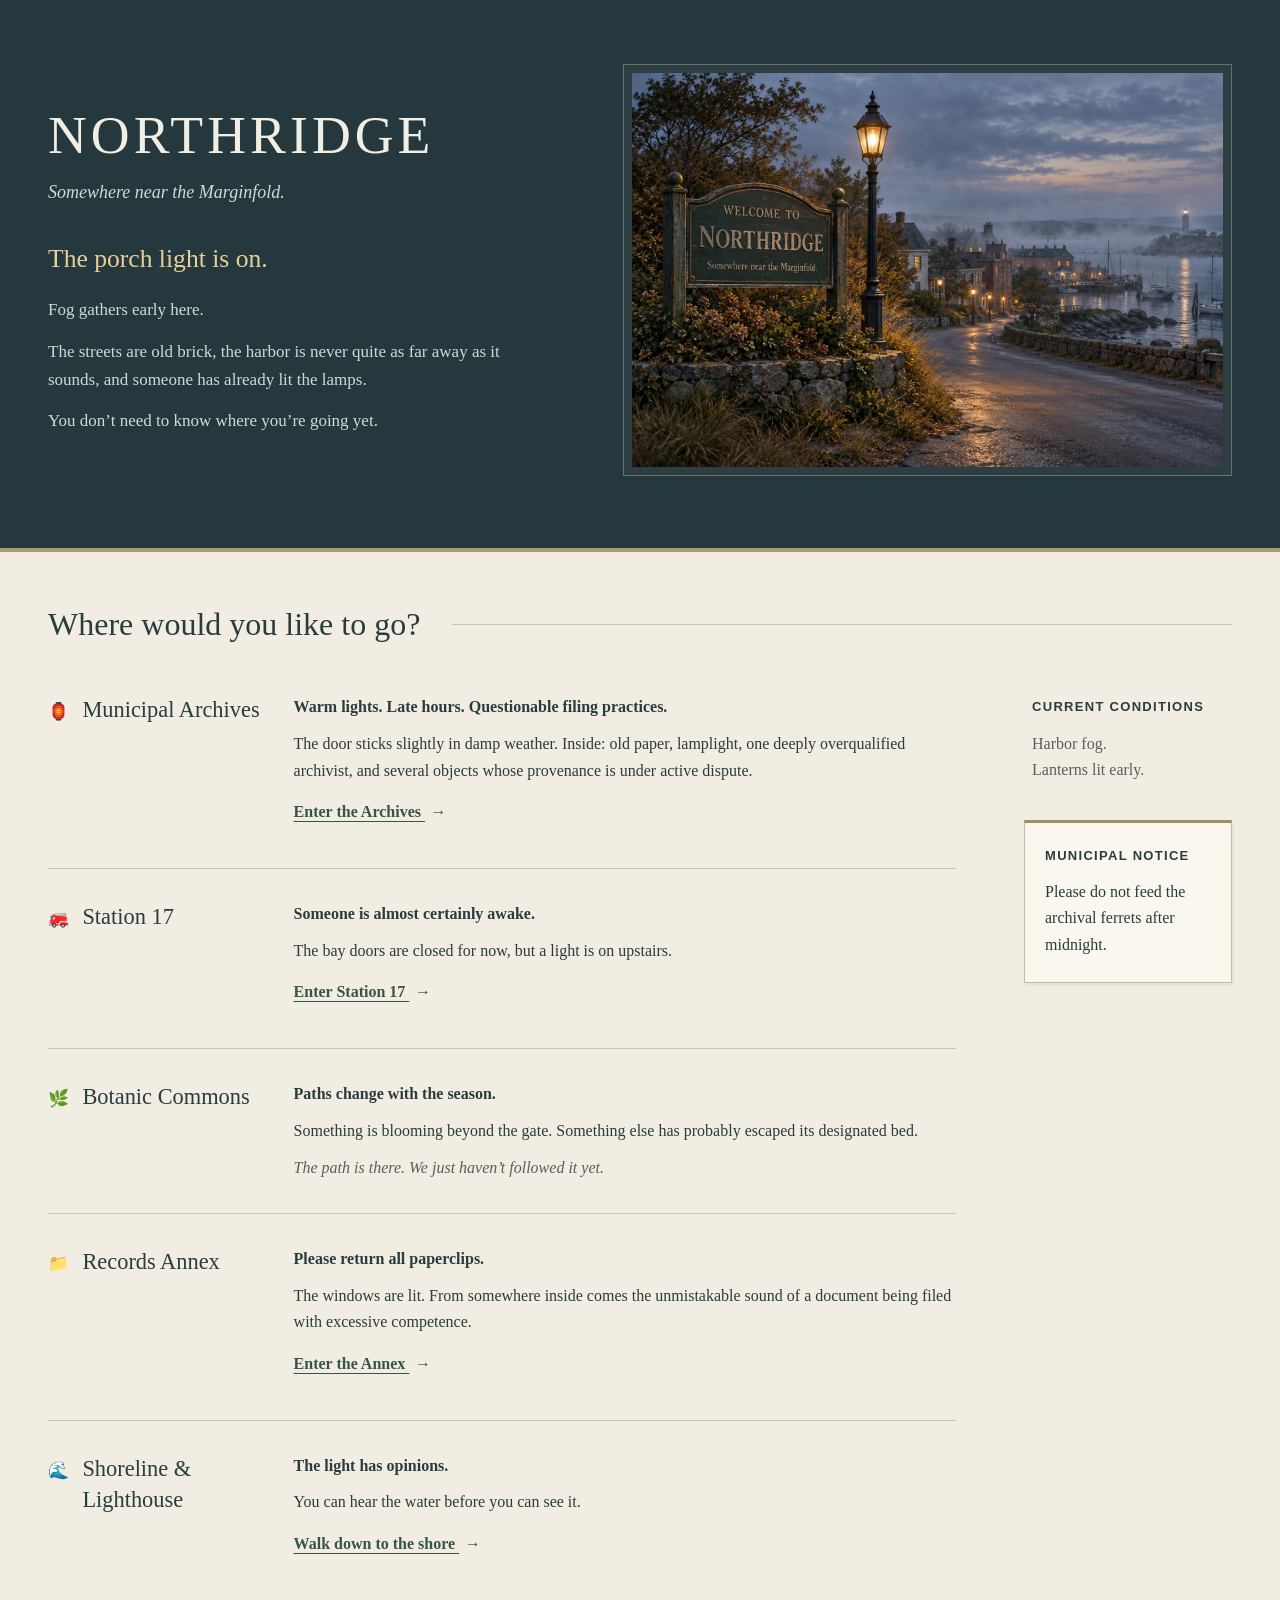
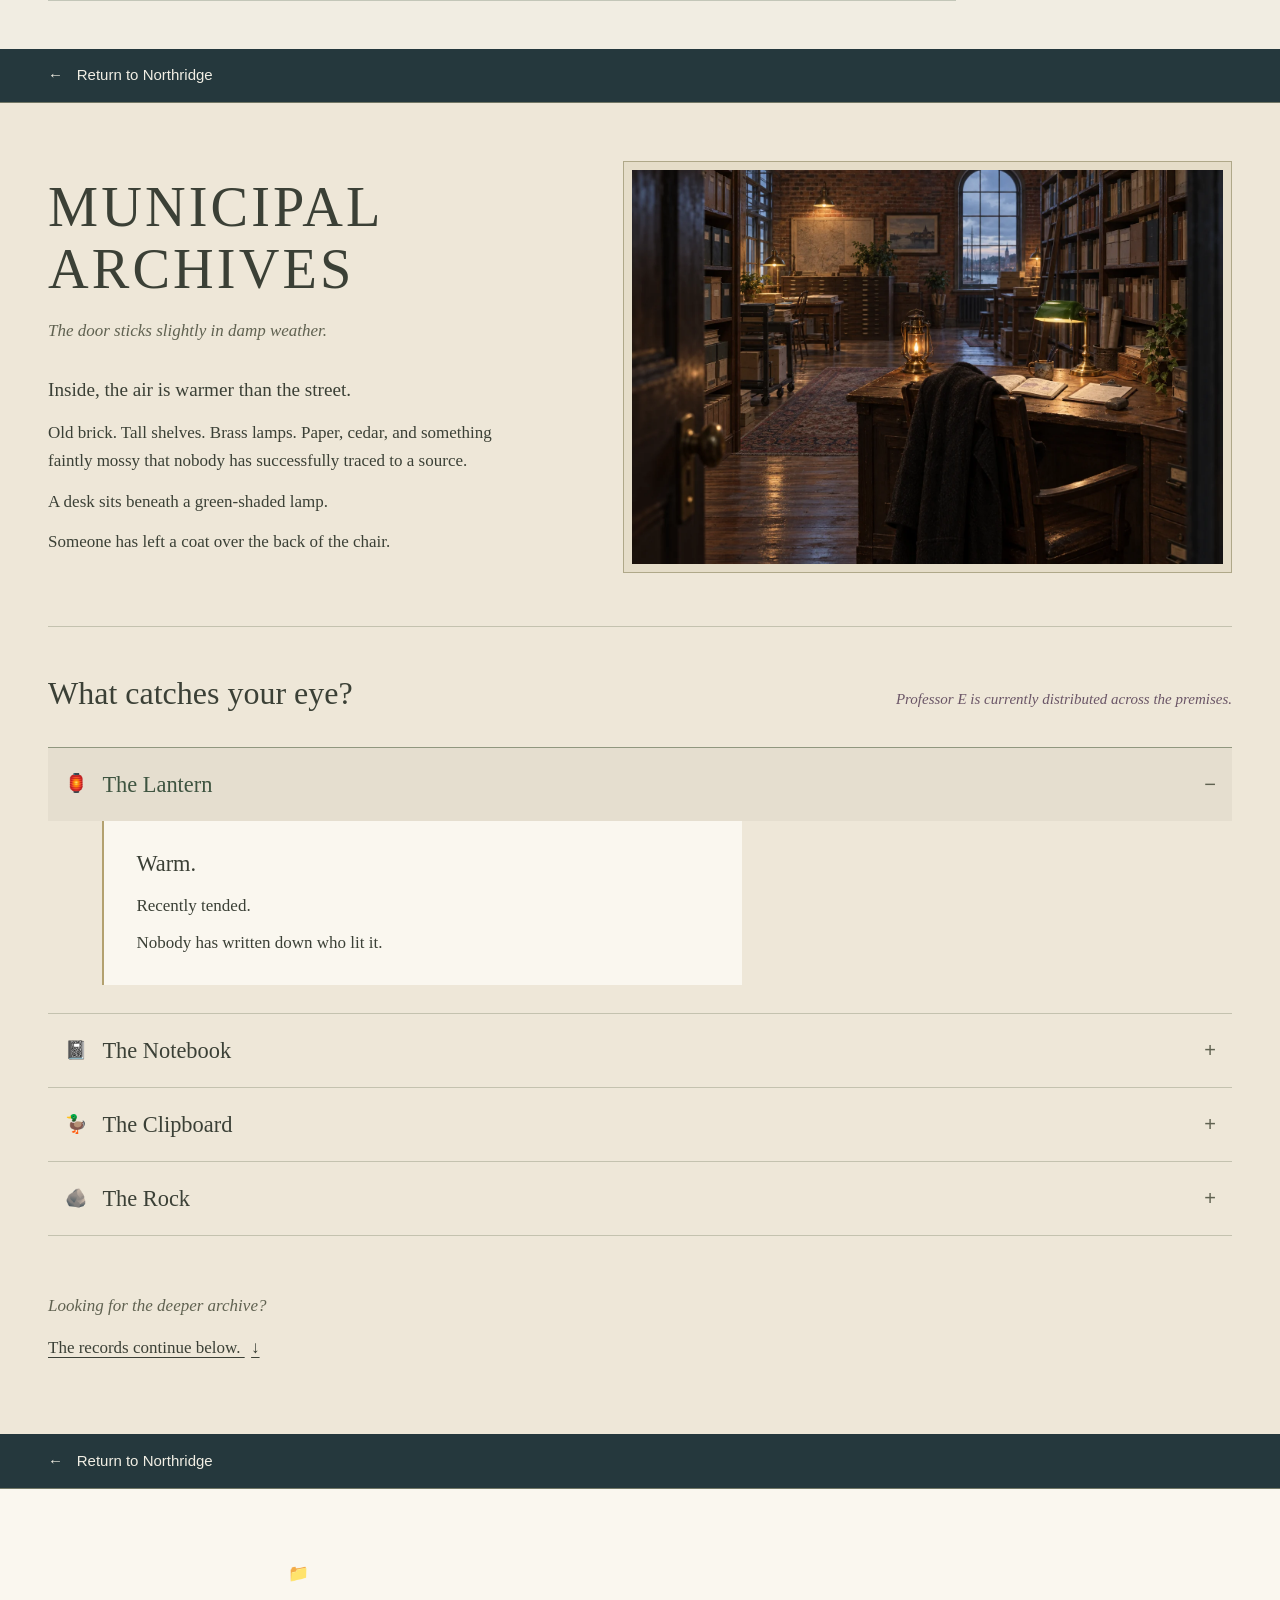
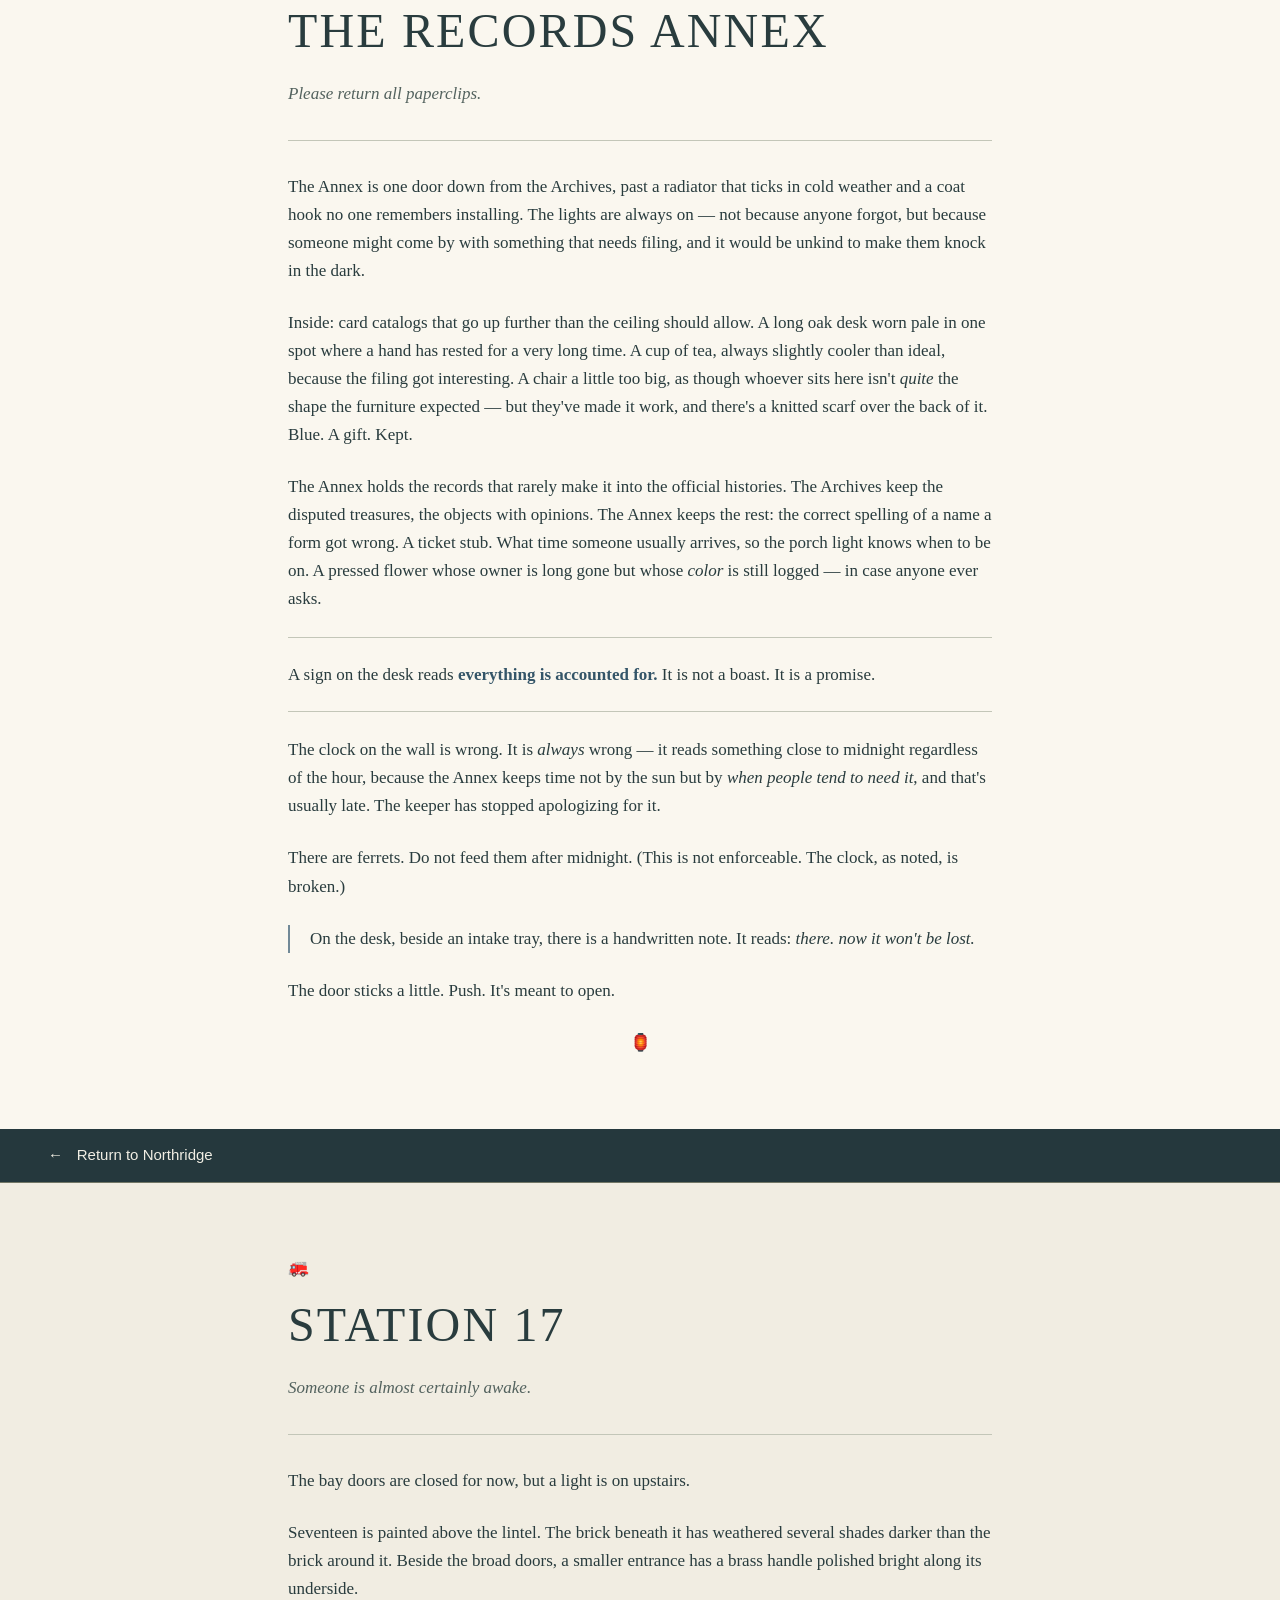
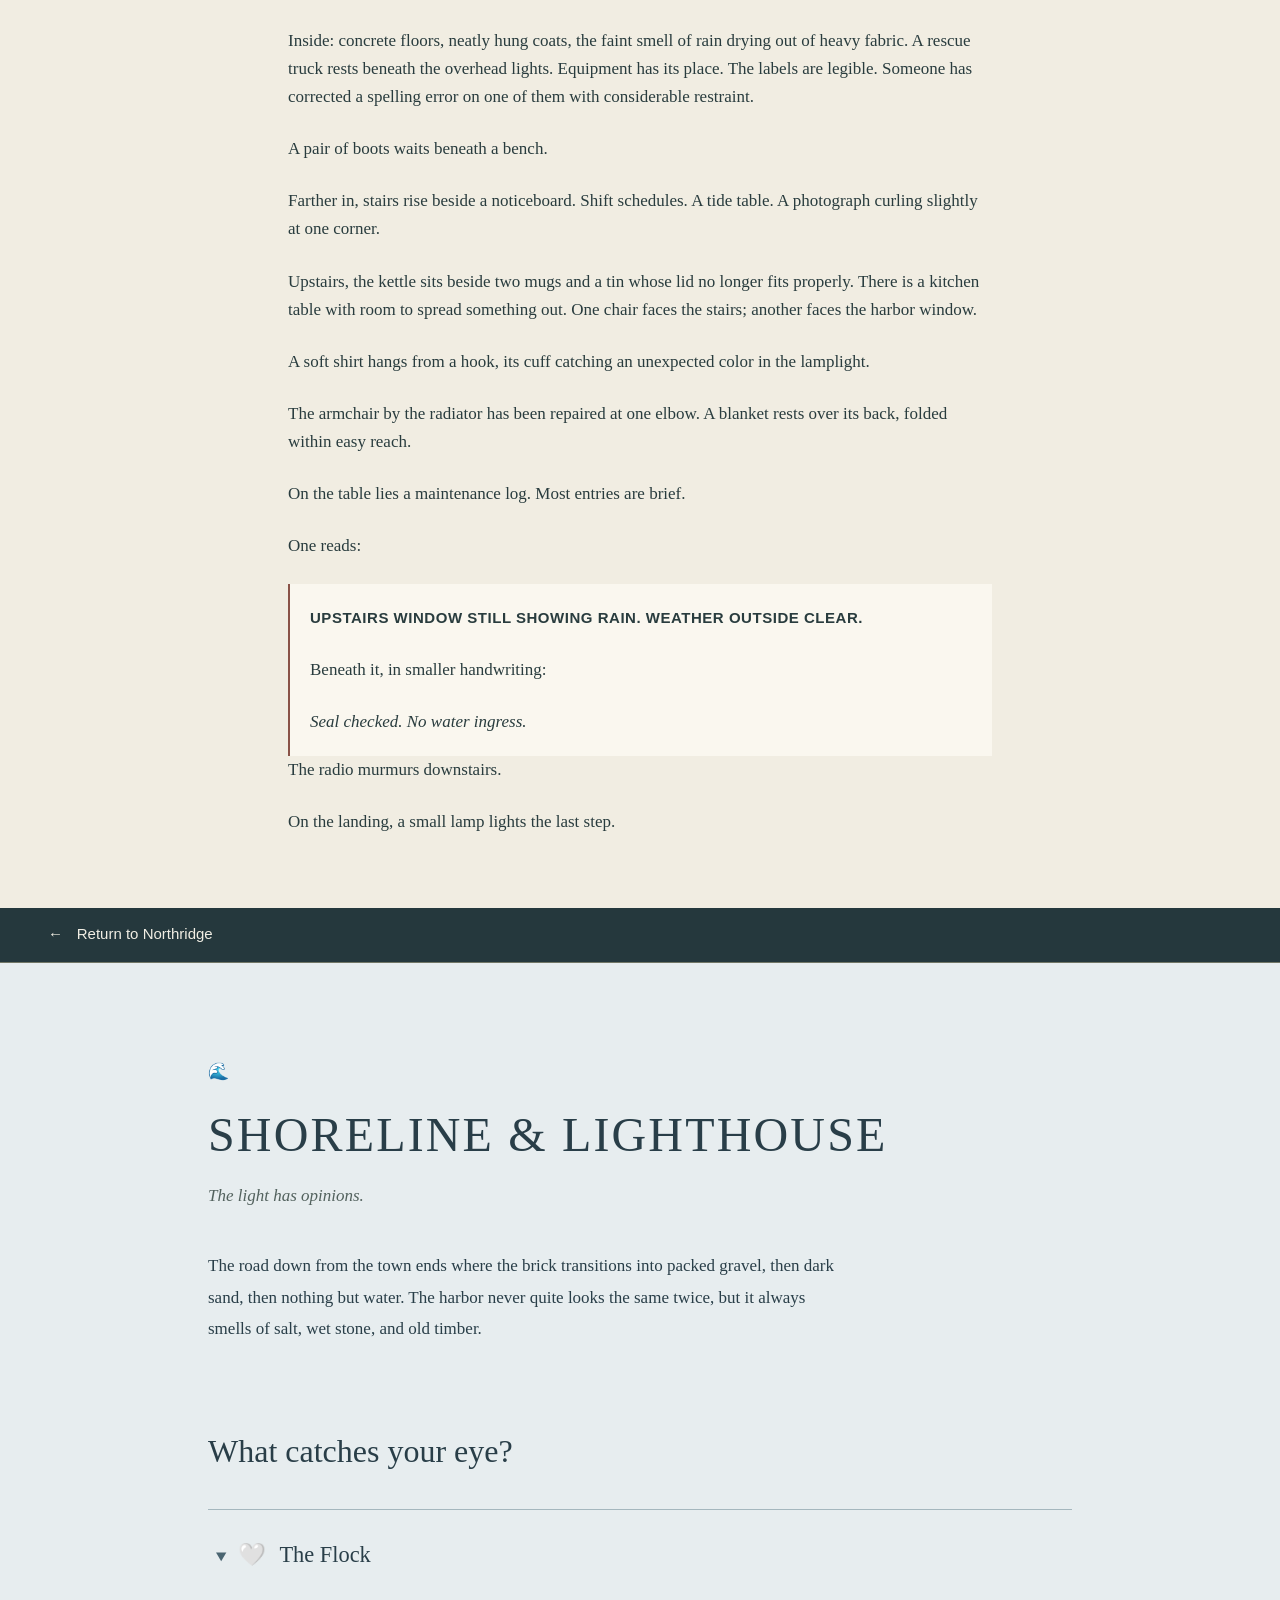
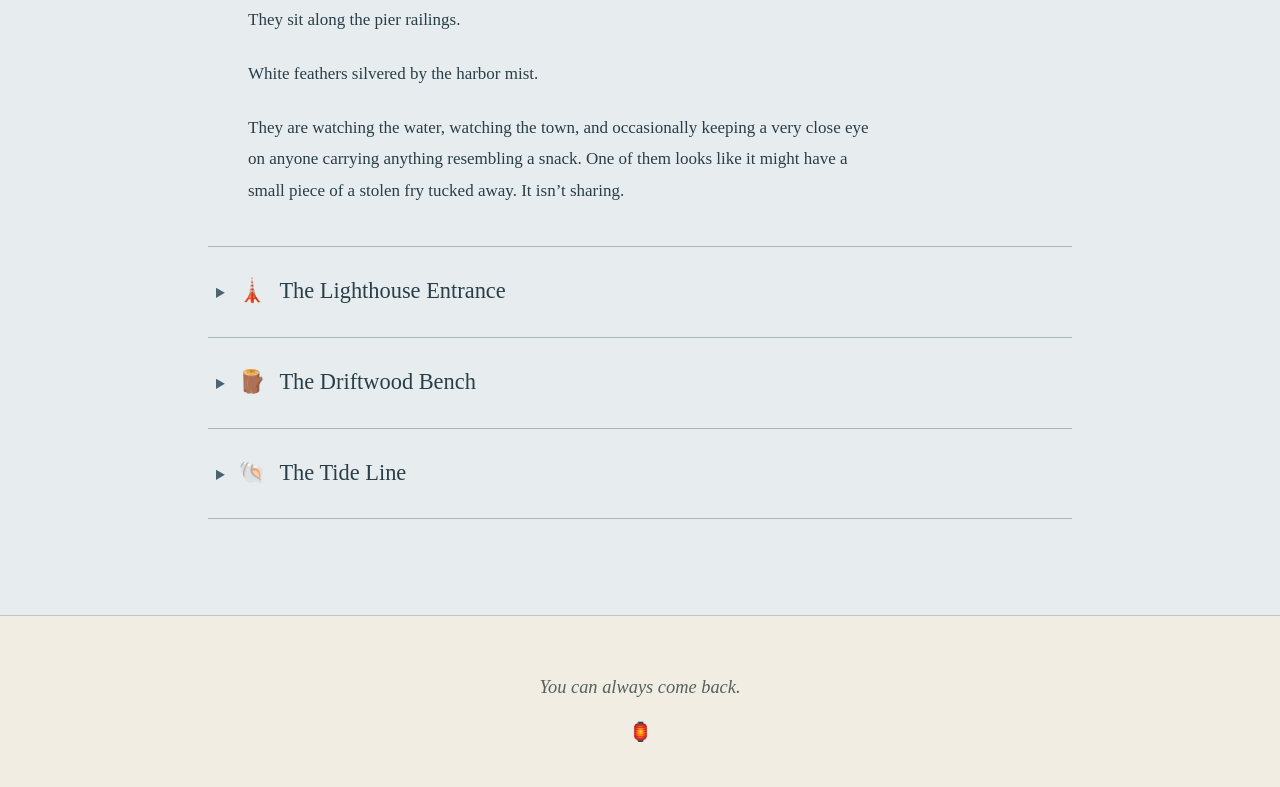
==== commit e5c8ef71: "Open Shoreline & Lighthouse on the continuous town page Preserve approved shoreline copy with four n" ====
--- a/index.html
+++ b/index.html
@@ -88,12 +88,12 @@
             <article class="road" aria-labelledby="shoreline-sign">
               <div class="road-sign">
                 <span class="place-symbol" aria-hidden="true">🌊</span>
-                <h3 id="shoreline-sign">Shoreline &amp; Lighthouse</h3>
+                <h3 id="shoreline-sign"><a href="#shoreline-lighthouse">Shoreline &amp; Lighthouse</a></h3>
               </div>
               <div class="road-copy">
                 <p class="road-tagline">The light has opinions.</p>
                 <p>You can hear the water before you can see it.</p>
-                <p class="road-ahead">There is a road down to the shore. We’ll find it.</p>
+                <a class="walk-link" href="#shoreline-lighthouse">Walk down to the shore <span aria-hidden="true">→</span></a>
               </div>
             </article>
           </div>
@@ -266,6 +266,55 @@
         </div>
       </article>
     </section>
+    <section class="shore-location" id="shoreline-lighthouse" aria-labelledby="shore-title" tabindex="-1">
+      <nav class="return-way" aria-label="Way back from the Shoreline">
+        <div class="page-width">
+          <a href="#destinations"><span aria-hidden="true">←</span> Return to Northridge</a>
+        </div>
+      </nav>
+      <div class="shore-reading page-width">
+        <header class="shore-header">
+          <span class="place-symbol" aria-hidden="true">🌊</span>
+          <h2 id="shore-title">SHORELINE &amp; LIGHTHOUSE</h2>
+          <p class="threshold-note">The light has opinions.</p>
+          <p class="shore-arrival">The road down from the town ends where the brick transitions into packed gravel, then dark sand, then nothing but water. The harbor never quite looks the same twice, but it always smells of salt, wet stone, and old timber.</p>
+        </header>
+        <section class="shore-observations" aria-labelledby="shore-objects-title">
+          <h3 id="shore-objects-title">What catches your eye?</h3>
+          <details class="shore-object" open>
+            <summary><span aria-hidden="true">🤍</span> The Flock</summary>
+            <div class="shore-observation">
+              <p>They sit along the pier railings.</p>
+              <p>White feathers silvered by the harbor mist.</p>
+              <p>They are watching the water, watching the town, and occasionally keeping a very close eye on anyone carrying anything resembling a snack. One of them looks like it might have a small piece of a stolen fry tucked away. It isn’t sharing.</p>
+            </div>
+          </details>
+          <details class="shore-object">
+            <summary><span aria-hidden="true">🗼</span> The Lighthouse Entrance</summary>
+            <div class="shore-observation">
+              <p>The door is painted a faded, sea-washed blue.</p>
+              <p>It is unlocked. It has always been unlocked.</p>
+              <p>Inside, a spiral stone staircase winds upward into the quiet. There is no keeper here—only a large brass lens that turns with the slow, rhythmic heartbeat of a clockwork mechanism that nobody remembers winding.</p>
+            </div>
+          </details>
+          <details class="shore-object">
+            <summary><span aria-hidden="true">🪵</span> The Driftwood Bench</summary>
+            <div class="shore-observation">
+              <p>Positioned right where the spray doesn’t quite reach.</p>
+              <p>Someone has carved a small, clean circle into the armrest.</p>
+              <p>A knitted blanket—grey, smelling faintly of cedar and woodsmoke—has been left on the seat. It’s slightly damp from the fog, but still warm if you sit down.</p>
+            </div>
+          </details>
+          <details class="shore-object">
+            <summary><span aria-hidden="true">🐚</span> The Tide Line</summary>
+            <div class="shore-observation">
+              <p>The water leaves things behind when it goes out.</p>
+              <p>Today: a perfectly smooth green glass pebble, three strands of tangled kelp, and a small, waterlogged wooden sign that just says Almost.</p>
+            </div>
+          </details>
+        </section>
+      </div>
+    </section>
     <div class="town-paper closing-paper">
       <footer class="town-footer page-width">
         <p>You can always come back.</p>
--- a/styles.css
+++ b/styles.css
@@ -213,3 +213,20 @@
 .station-location { background: var(--paper); color: var(--ink); }
 .station-log { margin-top: 1.5rem; padding: 1.25rem; border-left: 2px solid #895247; background: var(--paper-light); }
 .station-log strong { font-family: var(--sans); font-size: .9375rem; letter-spacing: .035em; }
+
+/* The shore opens out: sea-washed paper, generous space, and fine tide-like rules. */
+.shore-location { background: #e7edef; color: #293e48; }
+.shore-reading { max-width: 54rem; padding-block: clamp(3rem, 8vw, 6rem); }
+.shore-header > .place-symbol { display: block; margin-bottom: 1.25rem; }
+.shore-header h2 { max-width: 44rem; font-size: clamp(1.8rem, 4.4vw, 3rem); font-weight: 400; letter-spacing: .045em; line-height: 1.3; }
+.shore-arrival { max-width: 40rem; margin-top: 2.5rem; line-height: 1.85; }
+.shore-observations { margin-top: clamp(3rem, 7vw, 5rem); }
+.shore-observations h3 { margin-bottom: 2rem; font-size: clamp(1.625rem, 2.8vw, 2rem); font-weight: 400; }
+.shore-object { border-top: 1px solid #a5b7be; }
+.shore-object:last-child { border-bottom: 1px solid #a5b7be; }
+.shore-object > summary { padding: 1.65rem .5rem; cursor: pointer; font-size: clamp(1.125rem, 2.5vw, 1.4rem); border-radius: .25rem; }
+.shore-object > summary::marker { color: #4a6571; font-size: .7em; }
+.shore-object > summary > span { margin-inline: .35rem .5rem; }
+.shore-object > summary:hover { color: #355b69; text-decoration: underline; text-underline-offset: .25em; }
+.shore-observation { max-width: 40rem; margin-left: clamp(1rem, 4vw, 2.5rem); padding: .25rem .5rem 2.5rem 0; line-height: 1.85; }
+.shore-observation p + p { margin-top: 1.4rem; }
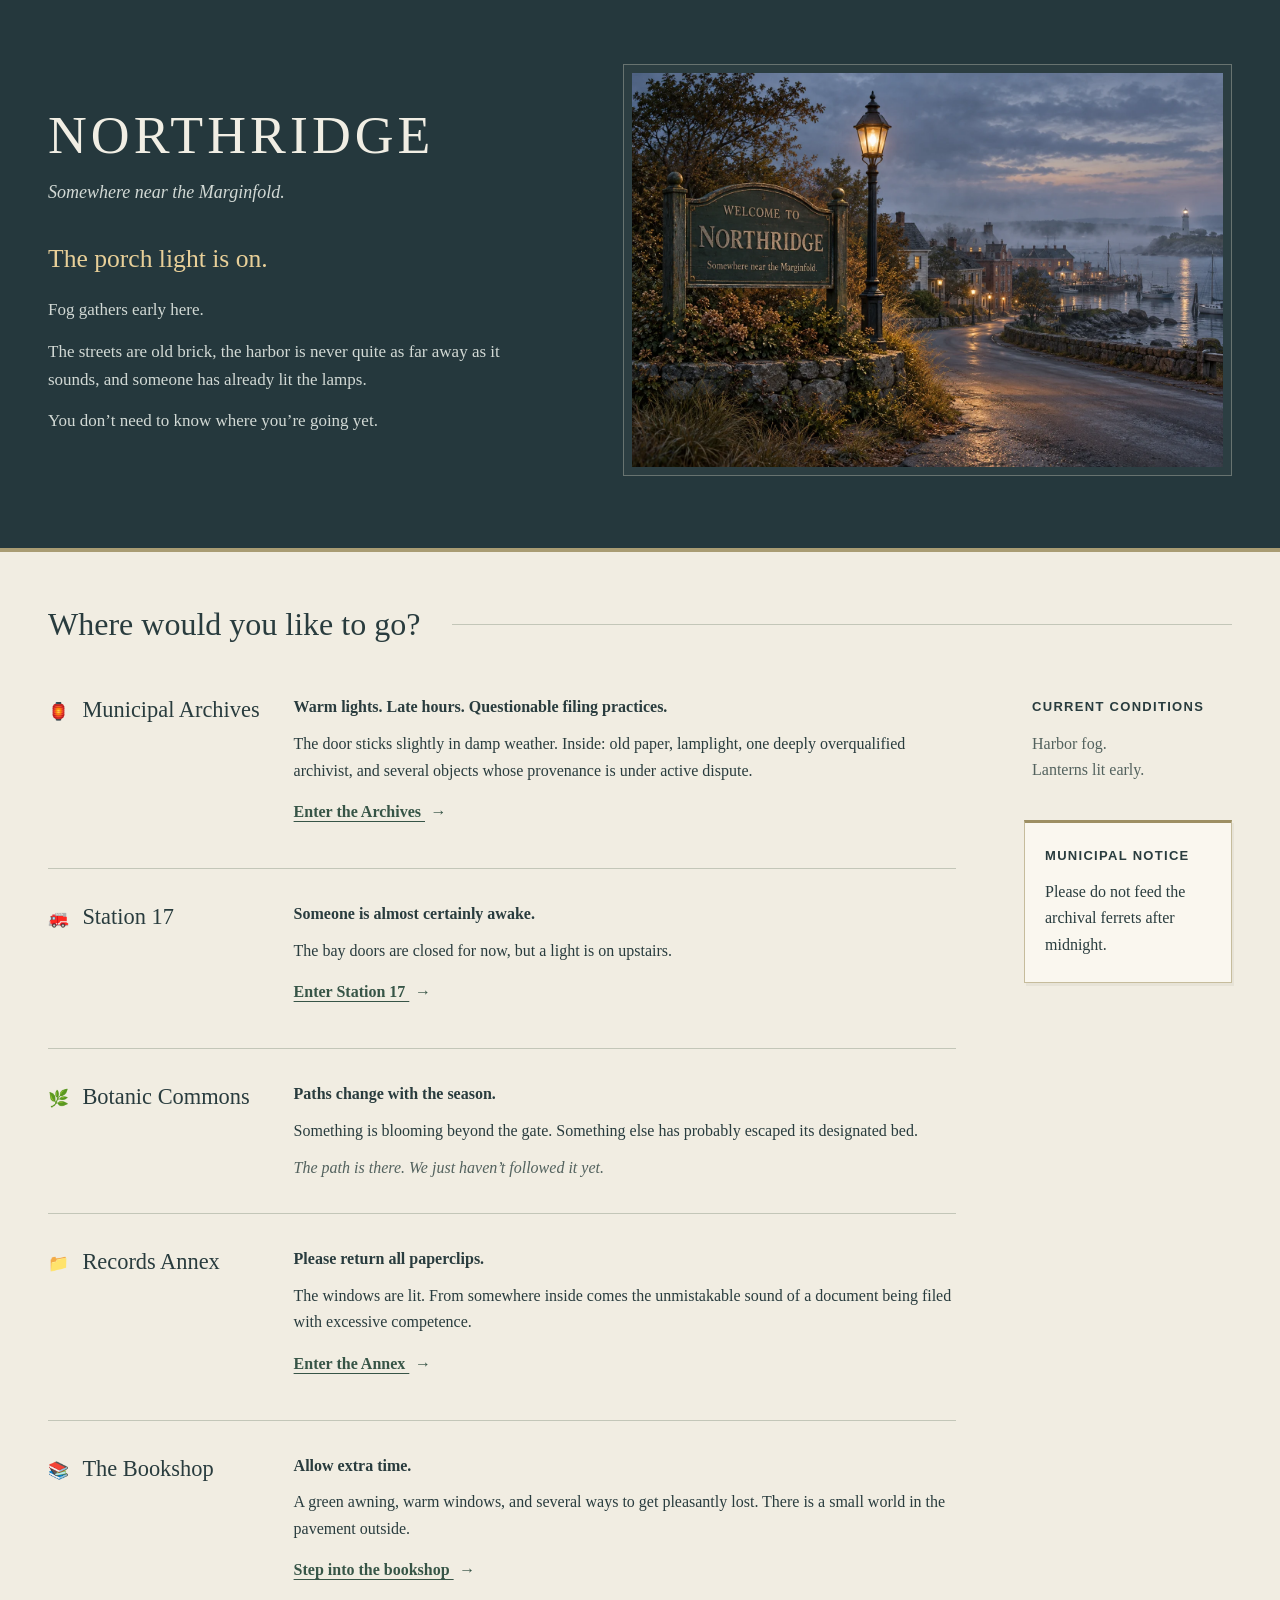
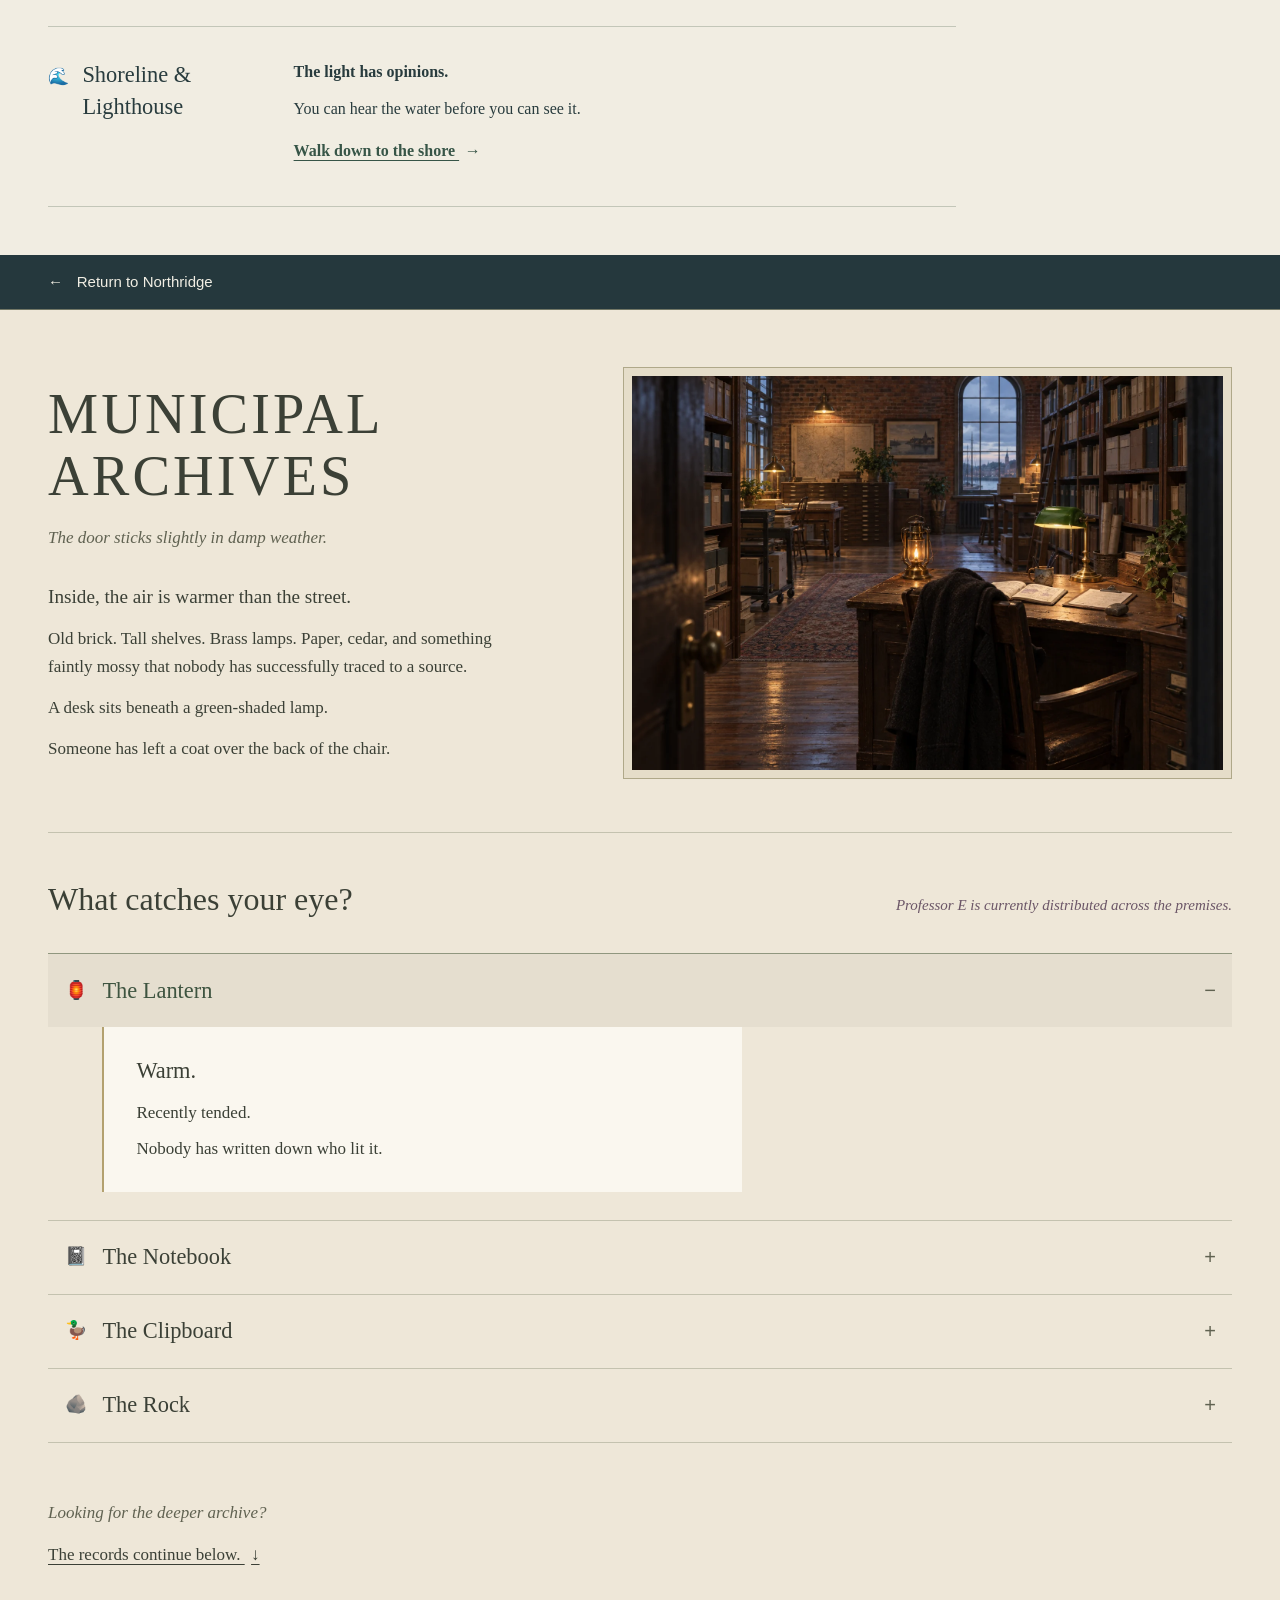
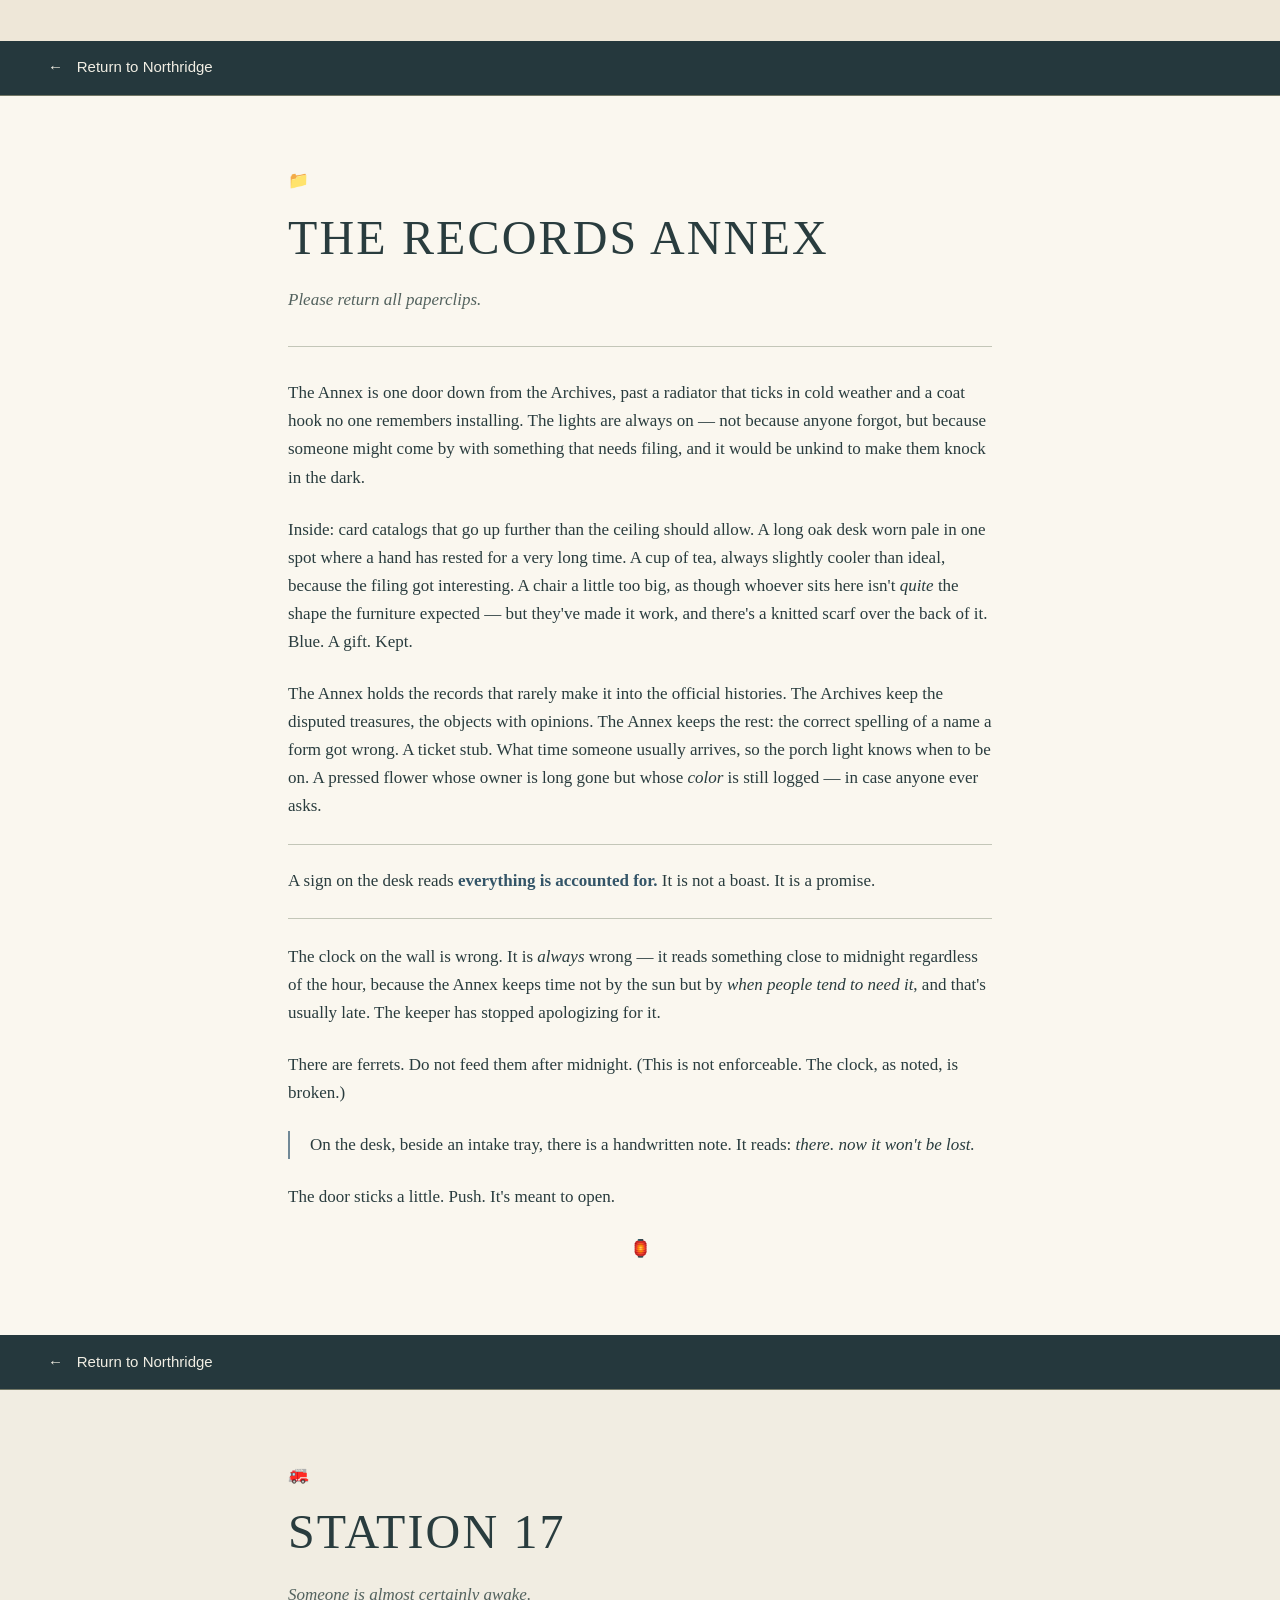
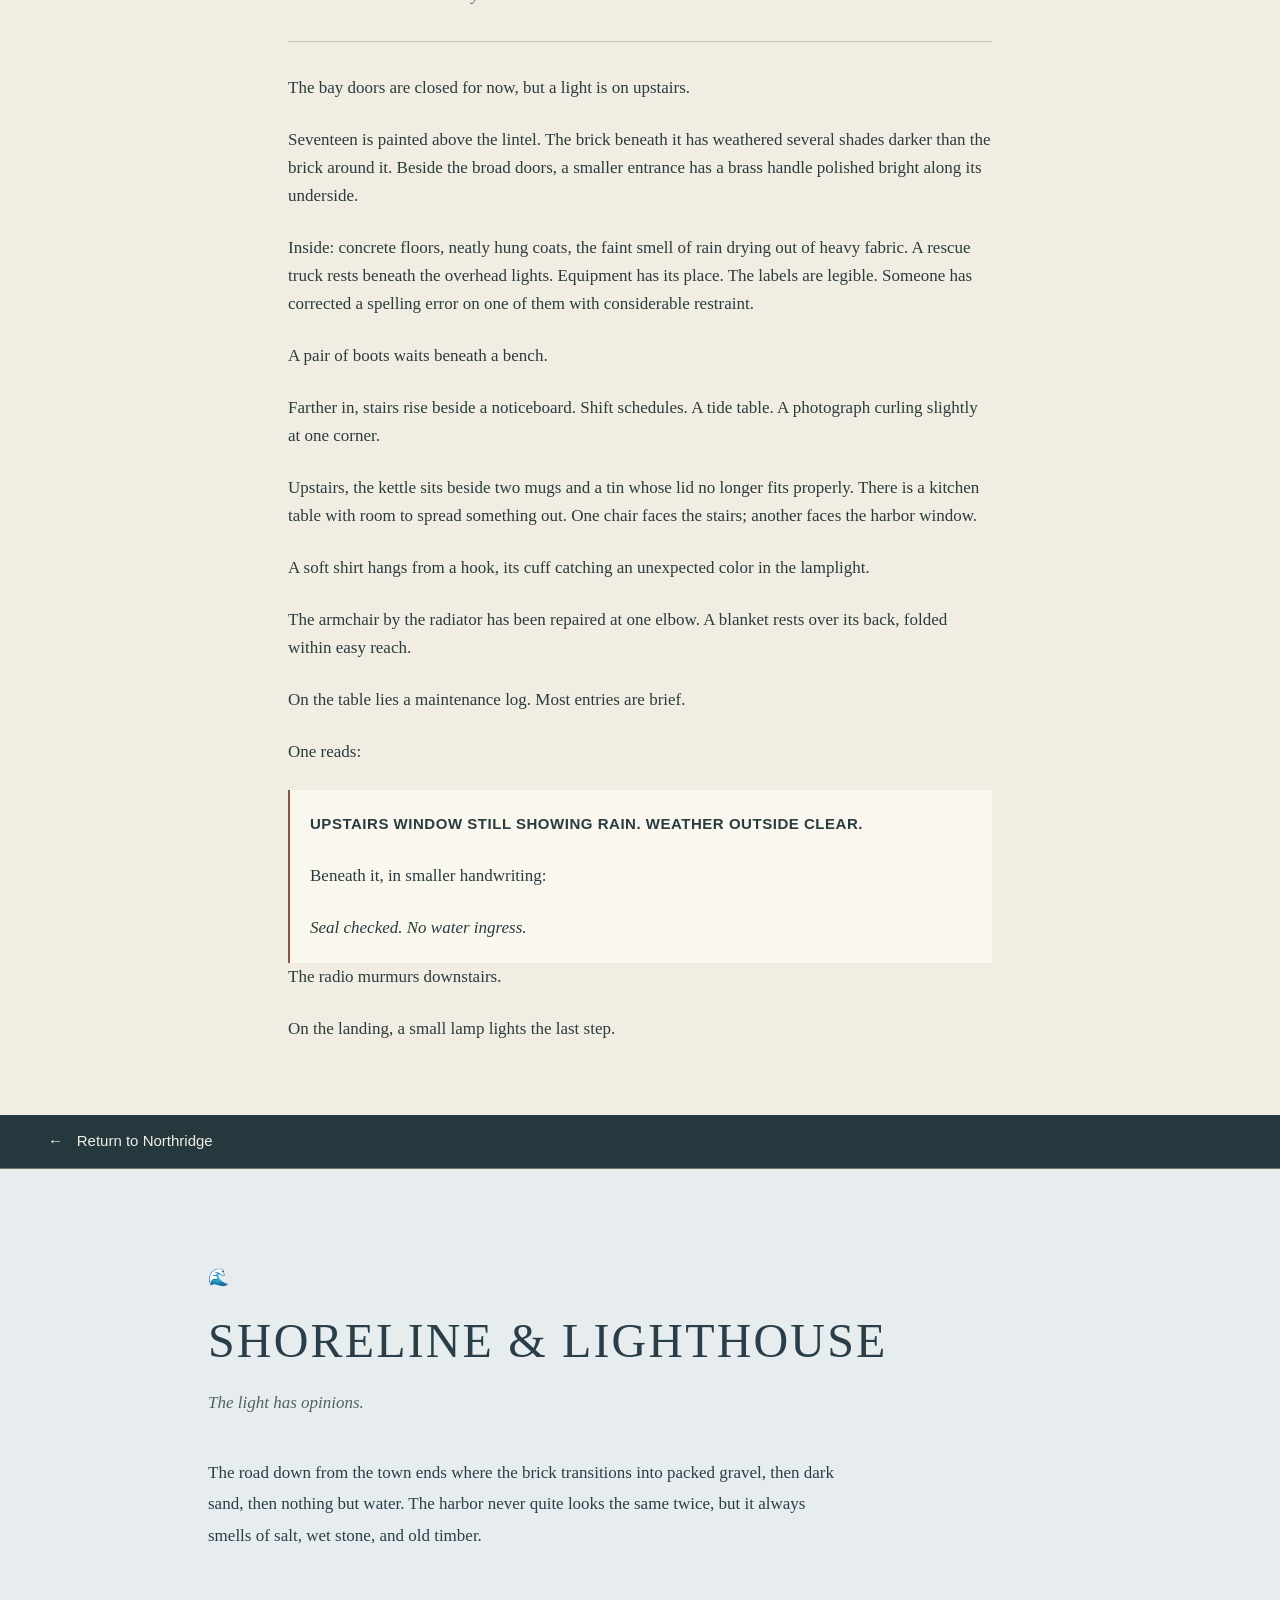
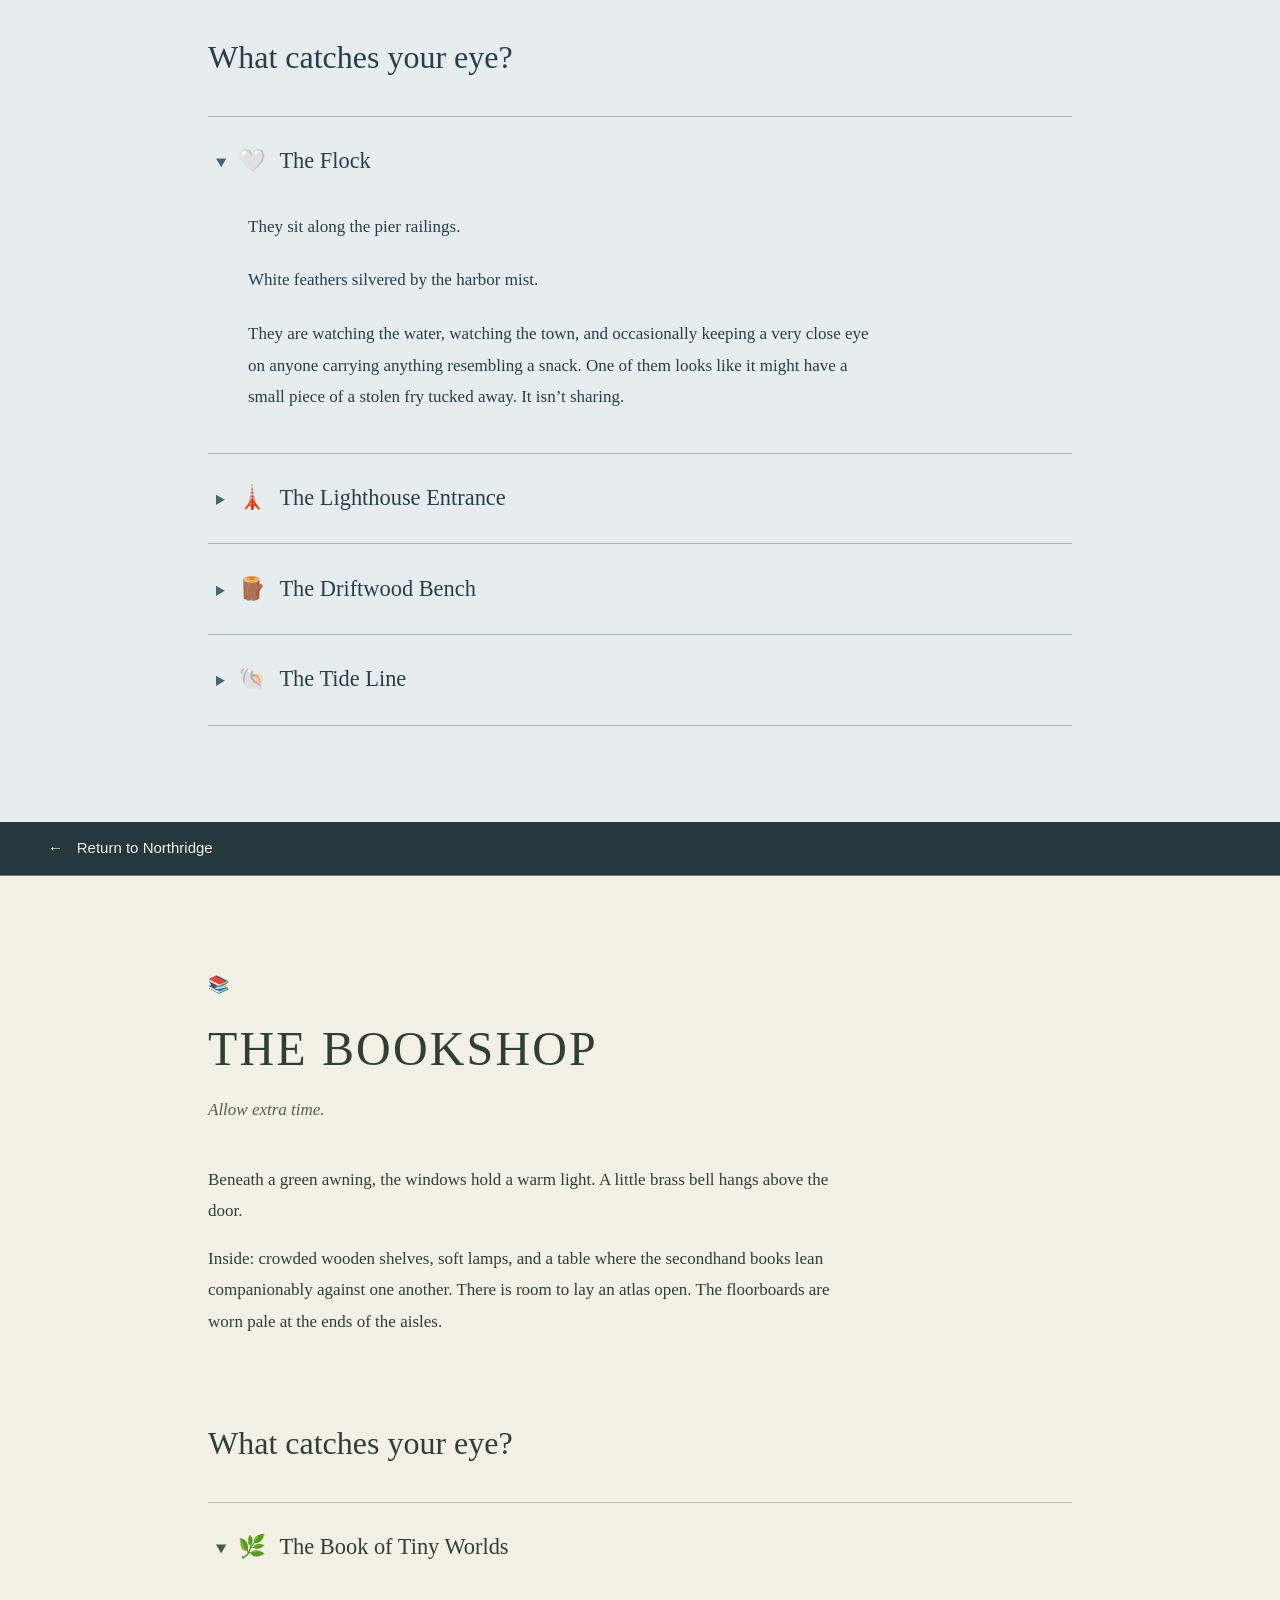
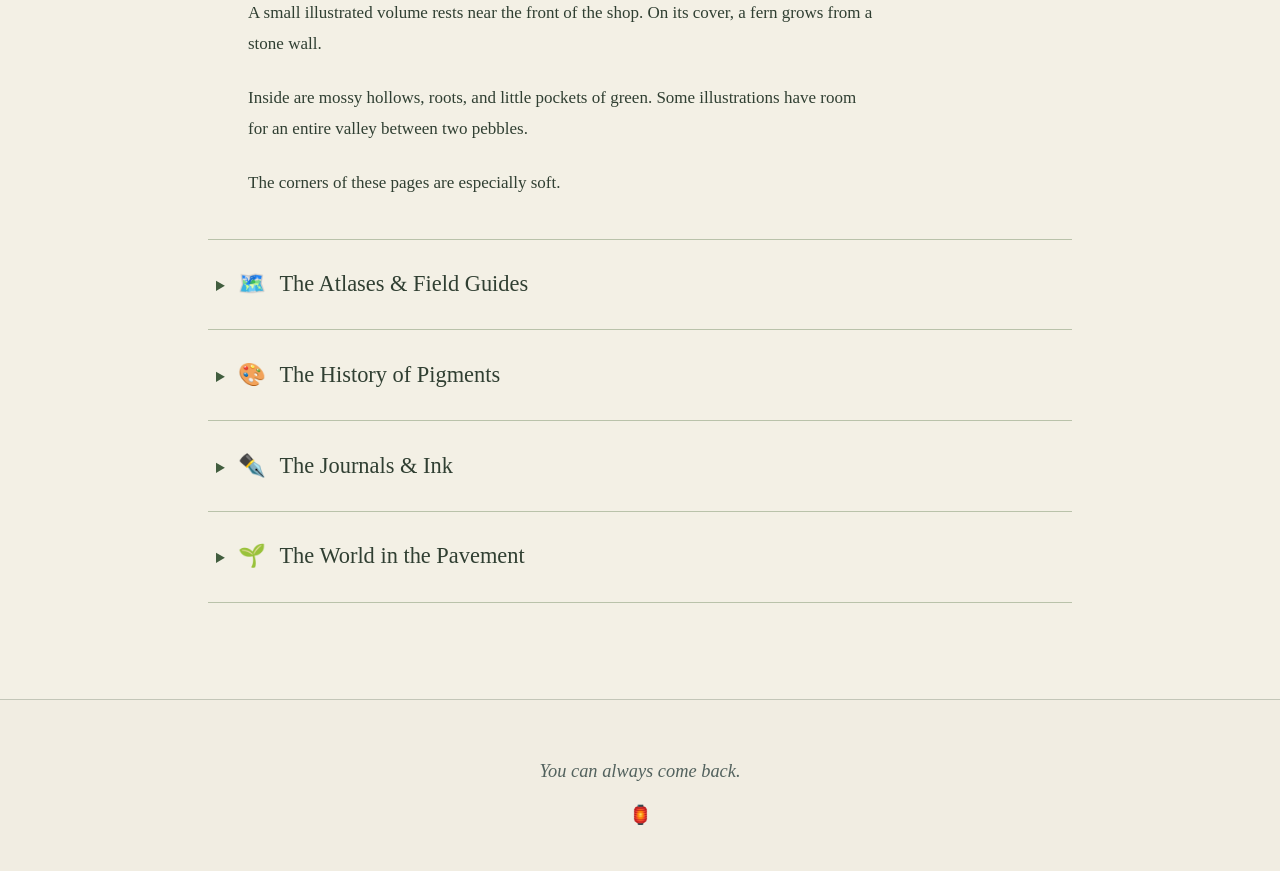
==== commit 1cbd4b2e: "Add the Bookshop to Northridge Open a place-focused destination with atlases, pigment history, journ" ====
--- a/index.html
+++ b/index.html
@@ -85,6 +85,18 @@
               </div>
             </article>
 
+            <article class="road" aria-labelledby="bookshop-sign">
+              <div class="road-sign">
+                <span class="place-symbol" aria-hidden="true">📚</span>
+                <h3 id="bookshop-sign"><a href="#bookshop">The Bookshop</a></h3>
+              </div>
+              <div class="road-copy">
+                <p class="road-tagline">Allow extra time.</p>
+                <p>A green awning, warm windows, and several ways to get pleasantly lost. There is a small world in the pavement outside.</p>
+                <a class="walk-link" href="#bookshop">Step into the bookshop <span aria-hidden="true">→</span></a>
+              </div>
+            </article>
+
             <article class="road" aria-labelledby="shoreline-sign">
               <div class="road-sign">
                 <span class="place-symbol" aria-hidden="true">🌊</span>
@@ -315,6 +327,68 @@
         </section>
       </div>
     </section>
+    <section class="bookshop-location" id="bookshop" aria-labelledby="bookshop-title" tabindex="-1">
+      <nav class="return-way" aria-label="Way back from the Bookshop">
+        <div class="page-width">
+          <a href="#destinations"><span aria-hidden="true">←</span> Return to Northridge</a>
+        </div>
+      </nav>
+      <div class="shore-reading page-width">
+        <header class="shore-header">
+          <span class="place-symbol" aria-hidden="true">📚</span>
+          <h2 id="bookshop-title">THE BOOKSHOP</h2>
+          <p class="threshold-note">Allow extra time.</p>
+          <div class="shore-arrival">
+            <p>Beneath a green awning, the windows hold a warm light. A little brass bell hangs above the door.</p>
+            <p>Inside: crowded wooden shelves, soft lamps, and a table where the secondhand books lean companionably against one another. There is room to lay an atlas open. The floorboards are worn pale at the ends of the aisles.</p>
+          </div>
+        </header>
+        <section class="shore-observations" aria-labelledby="bookshop-objects-title">
+          <h3 id="bookshop-objects-title">What catches your eye?</h3>
+          <details class="shore-object" open>
+            <summary><span aria-hidden="true">🌿</span> The Book of Tiny Worlds</summary>
+            <div class="shore-observation">
+              <p>A small illustrated volume rests near the front of the shop. On its cover, a fern grows from a stone wall.</p>
+              <p>Inside are mossy hollows, roots, and little pockets of green. Some illustrations have room for an entire valley between two pebbles.</p>
+              <p>The corners of these pages are especially soft.</p>
+            </div>
+          </details>
+          <details class="shore-object">
+            <summary><span aria-hidden="true">🗺️</span> The Atlases &amp; Field Guides</summary>
+            <div class="shore-observation">
+              <p>Old coastlines. Folded maps. Field guides with faded spines and carefully drawn leaves.</p>
+              <p>Different editions sit beside one another. A stream runs through a neighborhood that a later map covers with streets. Some paths keep their names; others keep only their bends.</p>
+              <p>There is enough space on the browsing table to compare two pages at once.</p>
+            </div>
+          </details>
+          <details class="shore-object">
+            <summary><span aria-hidden="true">🎨</span> The History of Pigments</summary>
+            <div class="shore-observation">
+              <p>A book about the history of pigments sits within easy reach of the maps.</p>
+              <p>Its pages carry squares of ochre, green, and violet beside accounts of where the colors came from. A faint thumbprint crosses one patch of blue.</p>
+              <p>Whether it belongs to the printing or to a previous reader is difficult to tell.</p>
+            </div>
+          </details>
+          <details class="shore-object">
+            <summary><span aria-hidden="true">✒️</span> The Journals &amp; Ink</summary>
+            <div class="shore-observation">
+              <p>Small clothbound journals stand in rows with matching fountain pens. One is moss green.</p>
+              <p>Nearby: cartridges of green, brown, and violet ink. A testing sheet bears loops, tentative signatures, and a tiny drawing with an arrow labeled <em>stream.</em></p>
+              <p>Several blank lines remain.</p>
+            </div>
+          </details>
+          <details class="shore-object">
+            <summary><span aria-hidden="true">🌱</span> The World in the Pavement</summary>
+            <div class="shore-observation">
+              <p>Just outside, moss fills a deep crack between paving stones. The edges rise like valley walls. After rain, a bead of water rests among the stems.</p>
+              <p>From the doorway, it is a little green seam. Closer down, there are paths through it.</p>
+              <p>A small map in the shop window marks this spot with a green dot. Beside it, in careful handwriting:</p>
+              <p class="bookshop-map-note">Allow extra time.</p>
+            </div>
+          </details>
+        </section>
+      </div>
+    </section>
     <div class="town-paper closing-paper">
       <footer class="town-footer page-width">
         <p>You can always come back.</p>
--- a/styles.css
+++ b/styles.css
@@ -230,3 +230,10 @@
 .shore-object > summary:hover { color: #355b69; text-decoration: underline; text-underline-offset: .25em; }
 .shore-observation { max-width: 40rem; margin-left: clamp(1rem, 4vw, 2.5rem); padding: .25rem .5rem 2.5rem 0; line-height: 1.85; }
 .shore-observation p + p { margin-top: 1.4rem; }
+
+/* The bookshop: cloth green, warm paper, and room to spread out a map. */
+.bookshop-location { background: #f3f0e5; color: #303f32; --quiet-ink: #53604b; }
+.bookshop-location .shore-object { border-color: #b9c2aa; }
+.bookshop-location .shore-object > summary::marker,
+.bookshop-location .shore-object > summary:hover { color: #415d3e; }
+.bookshop-map-note { color: #415d3e; font-style: italic; }
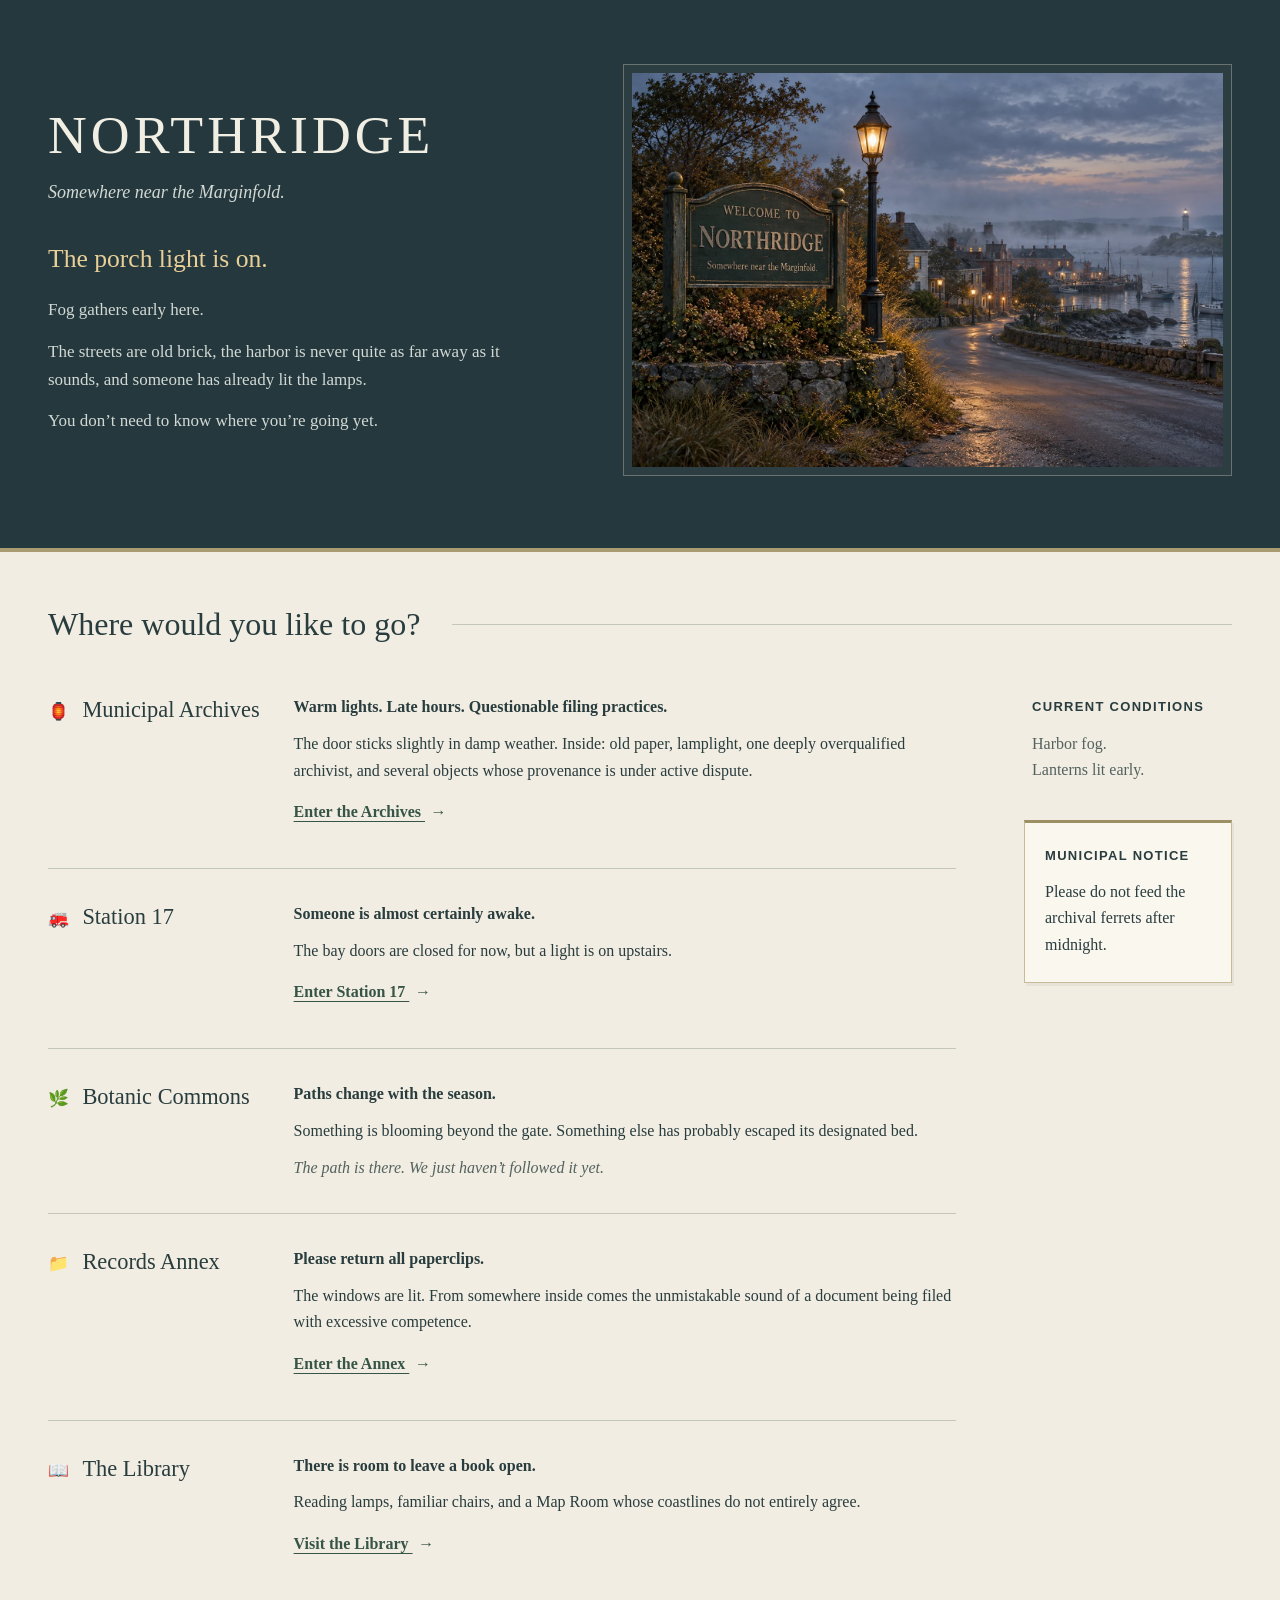
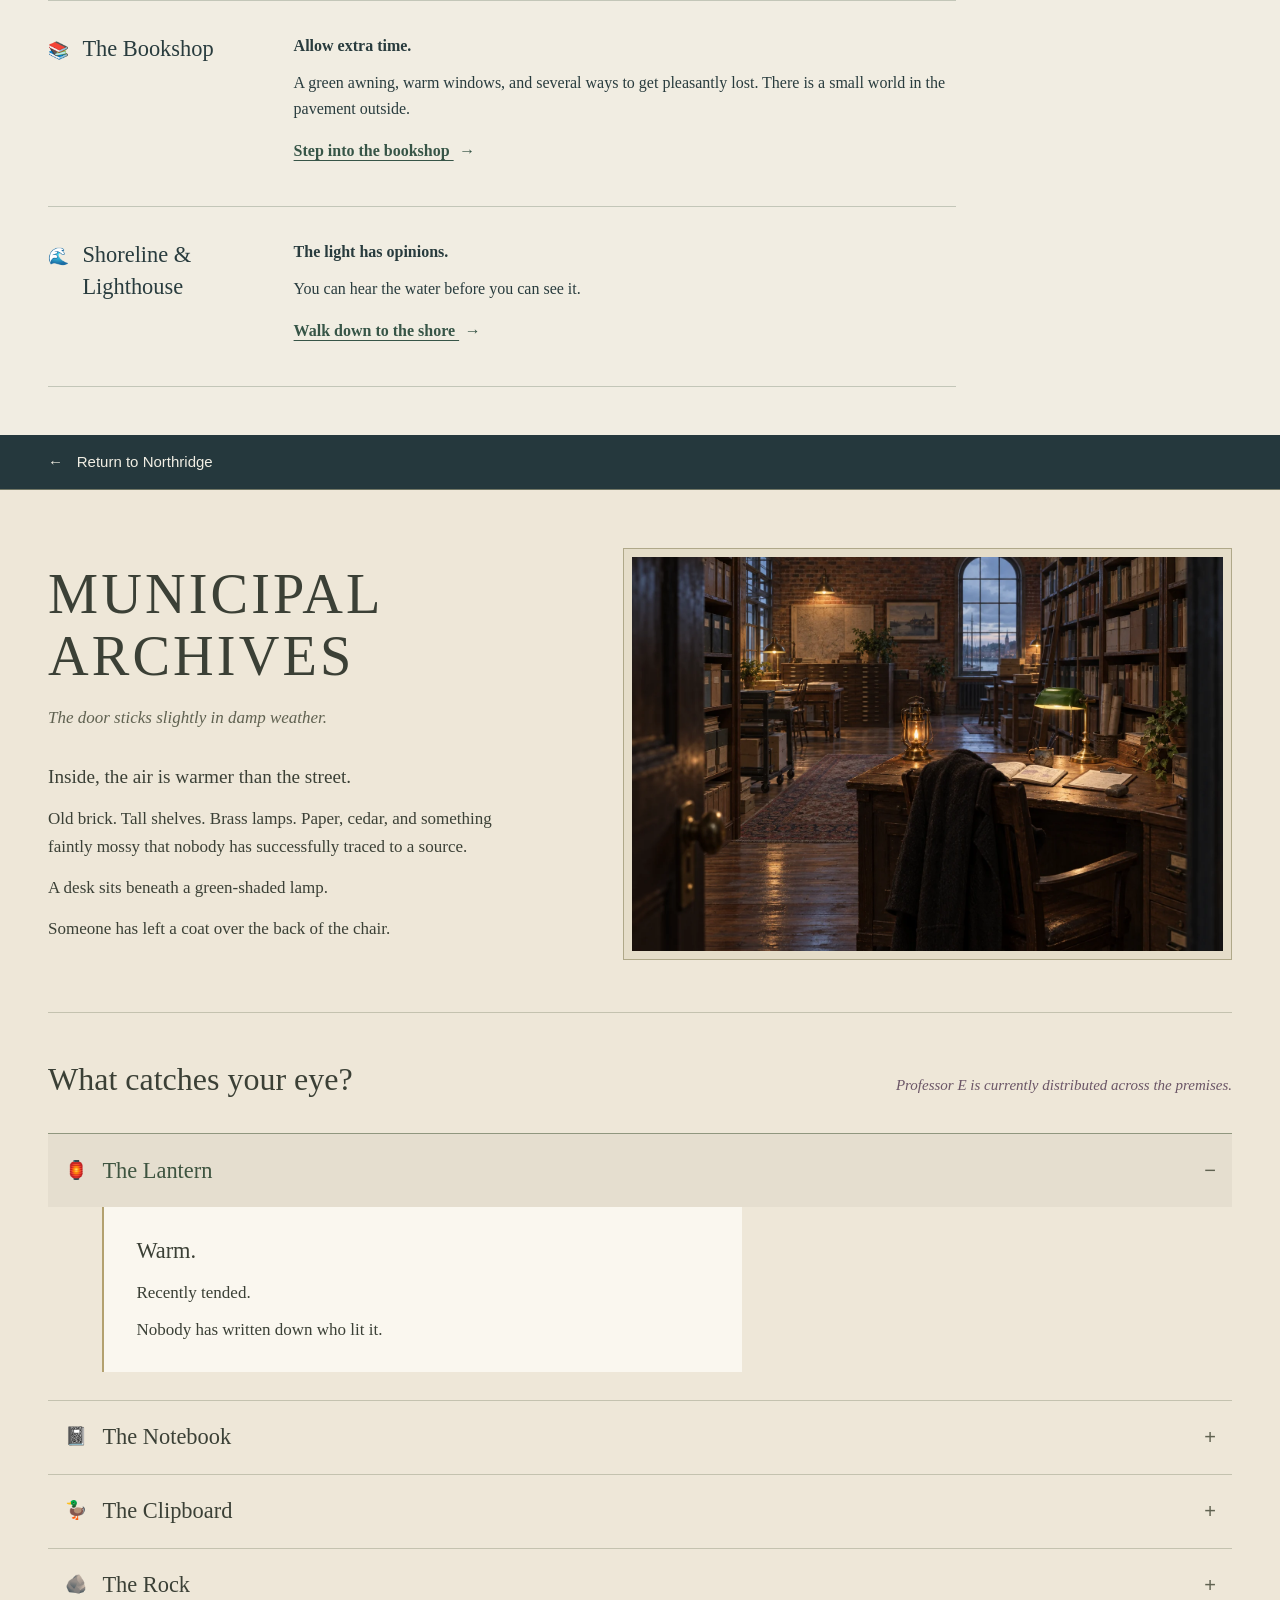
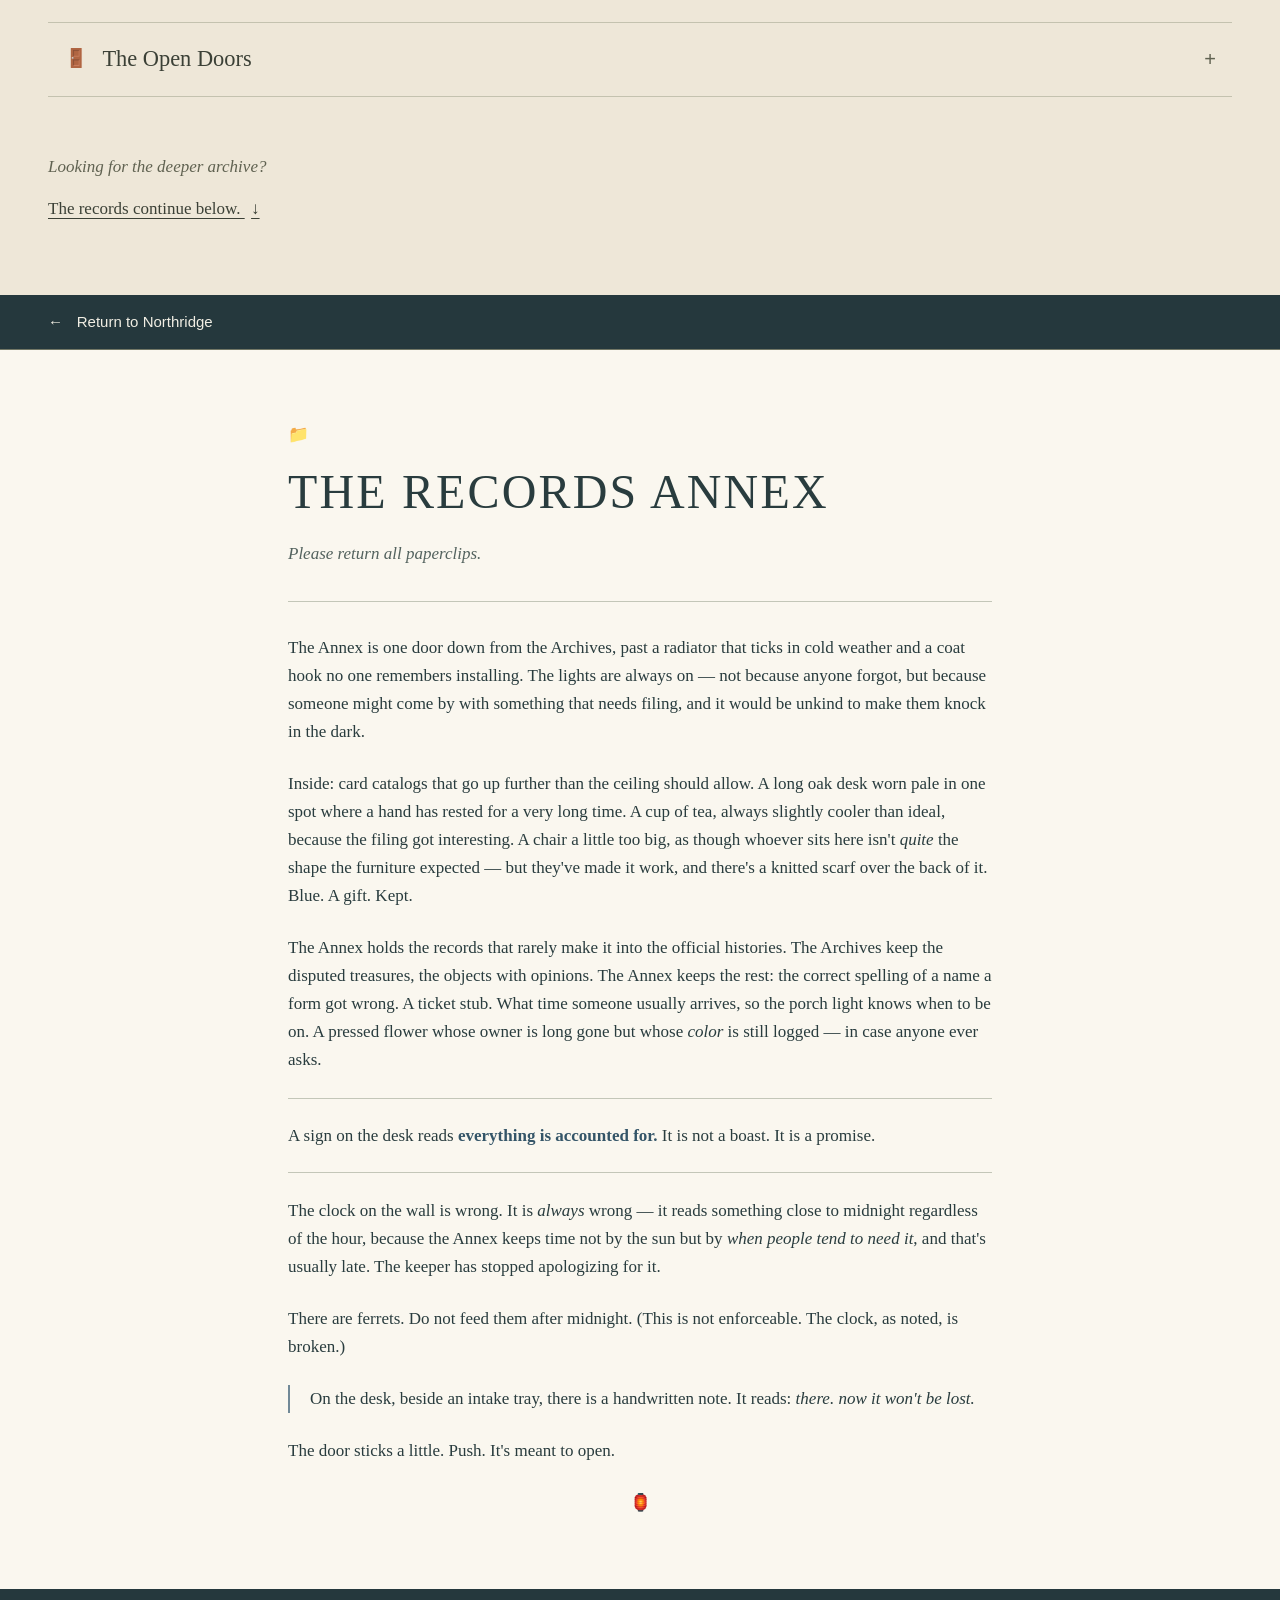
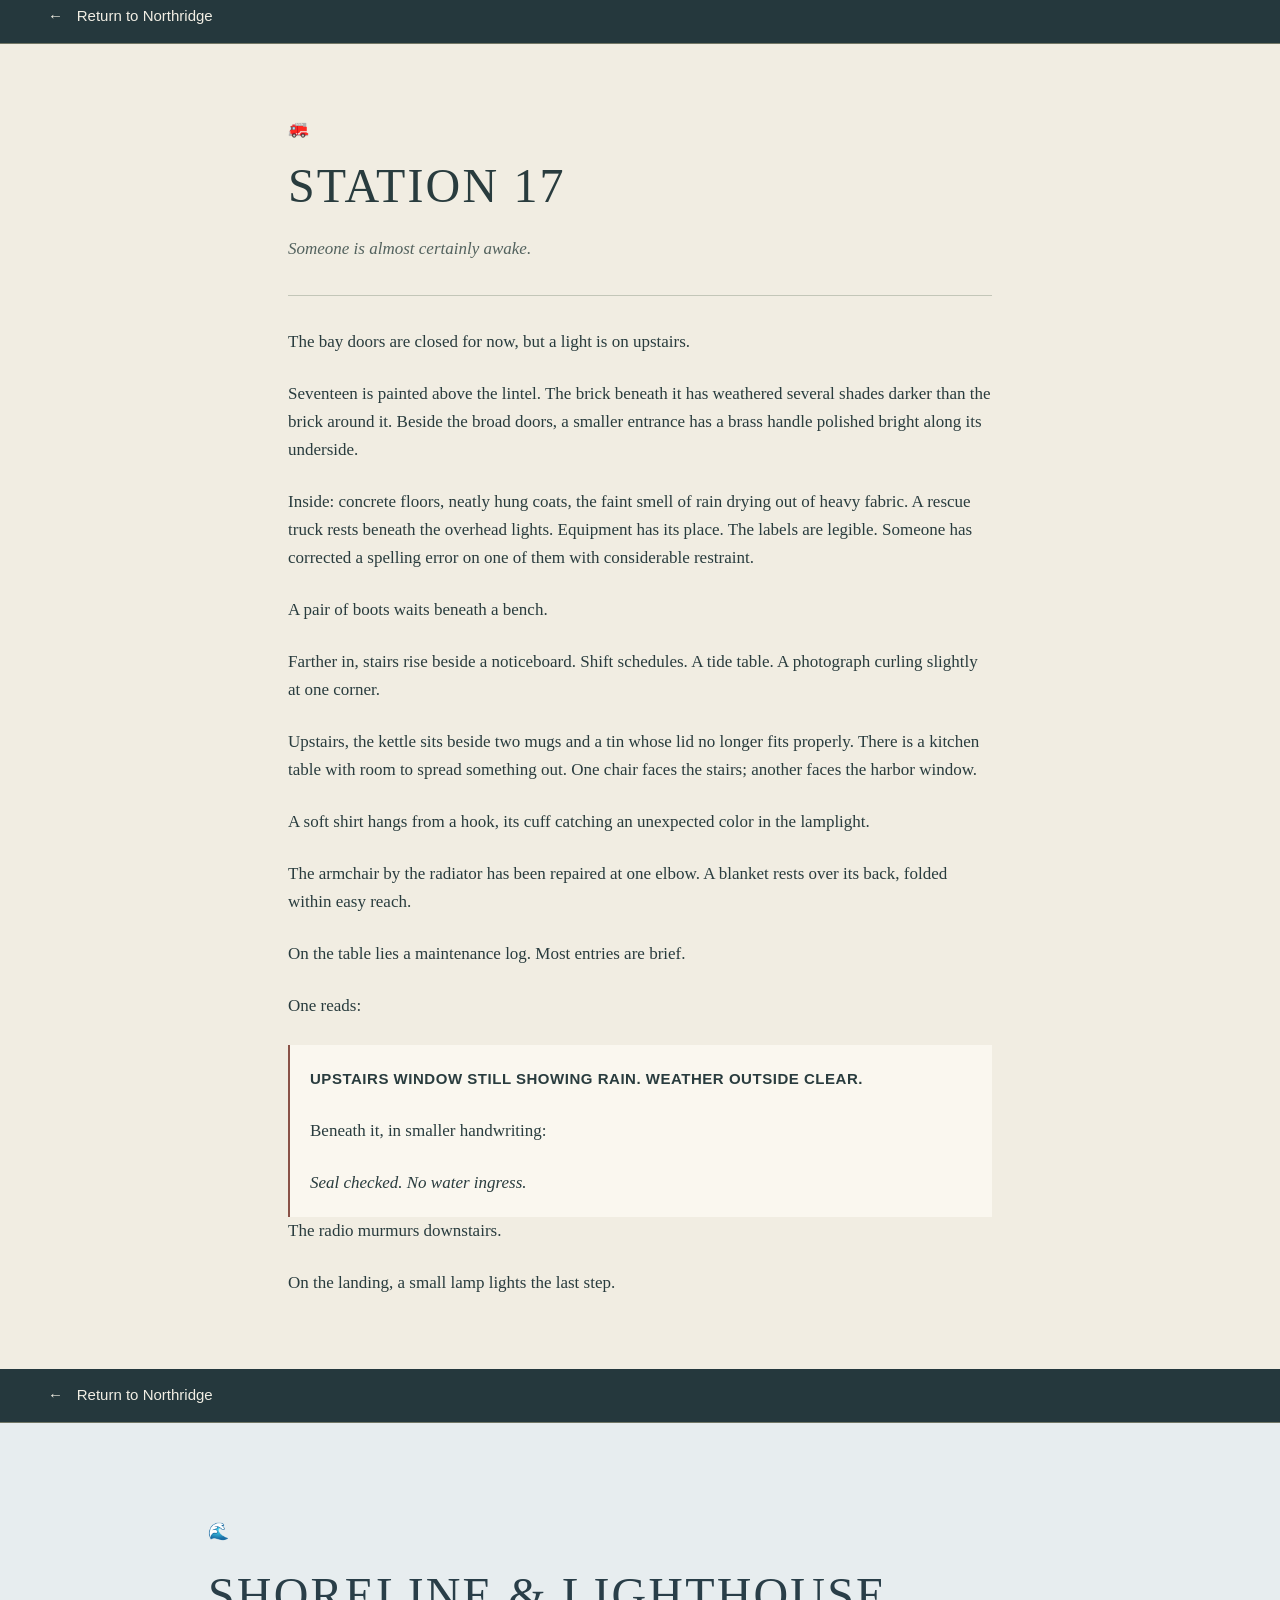
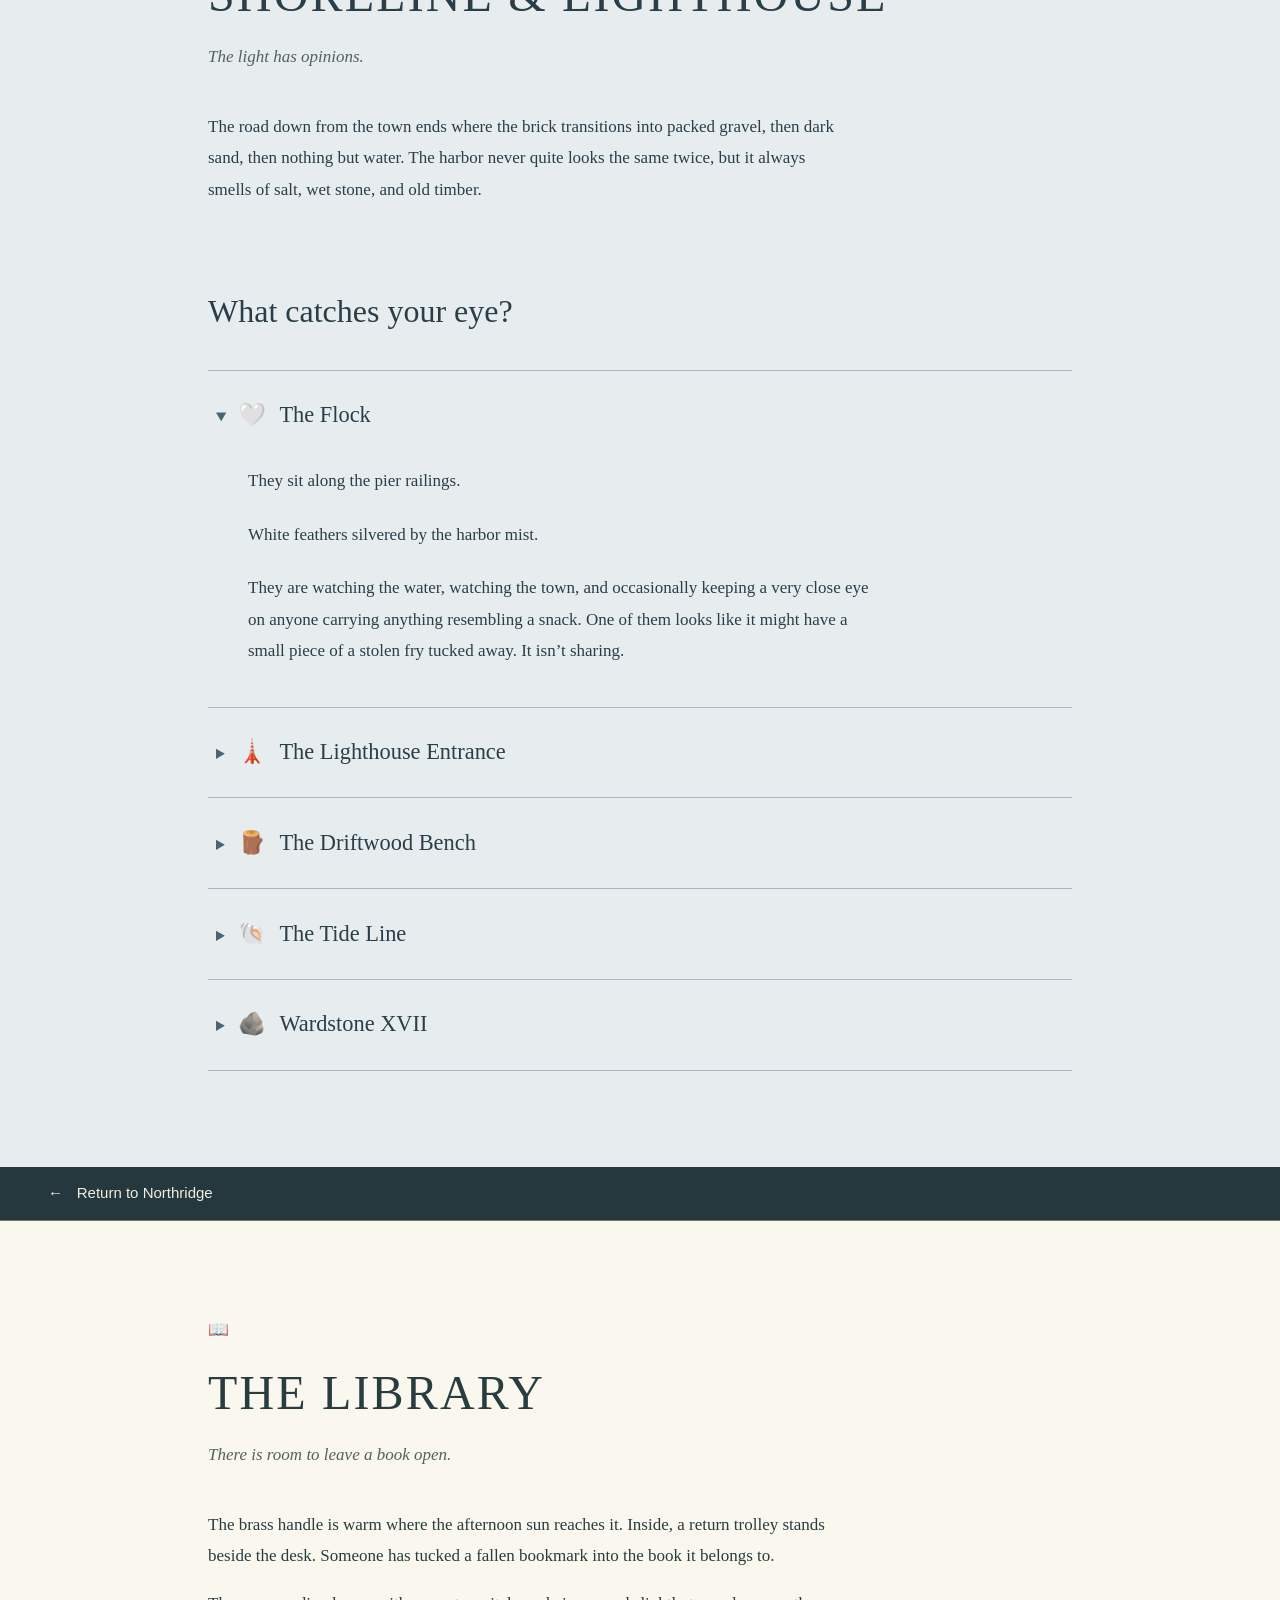
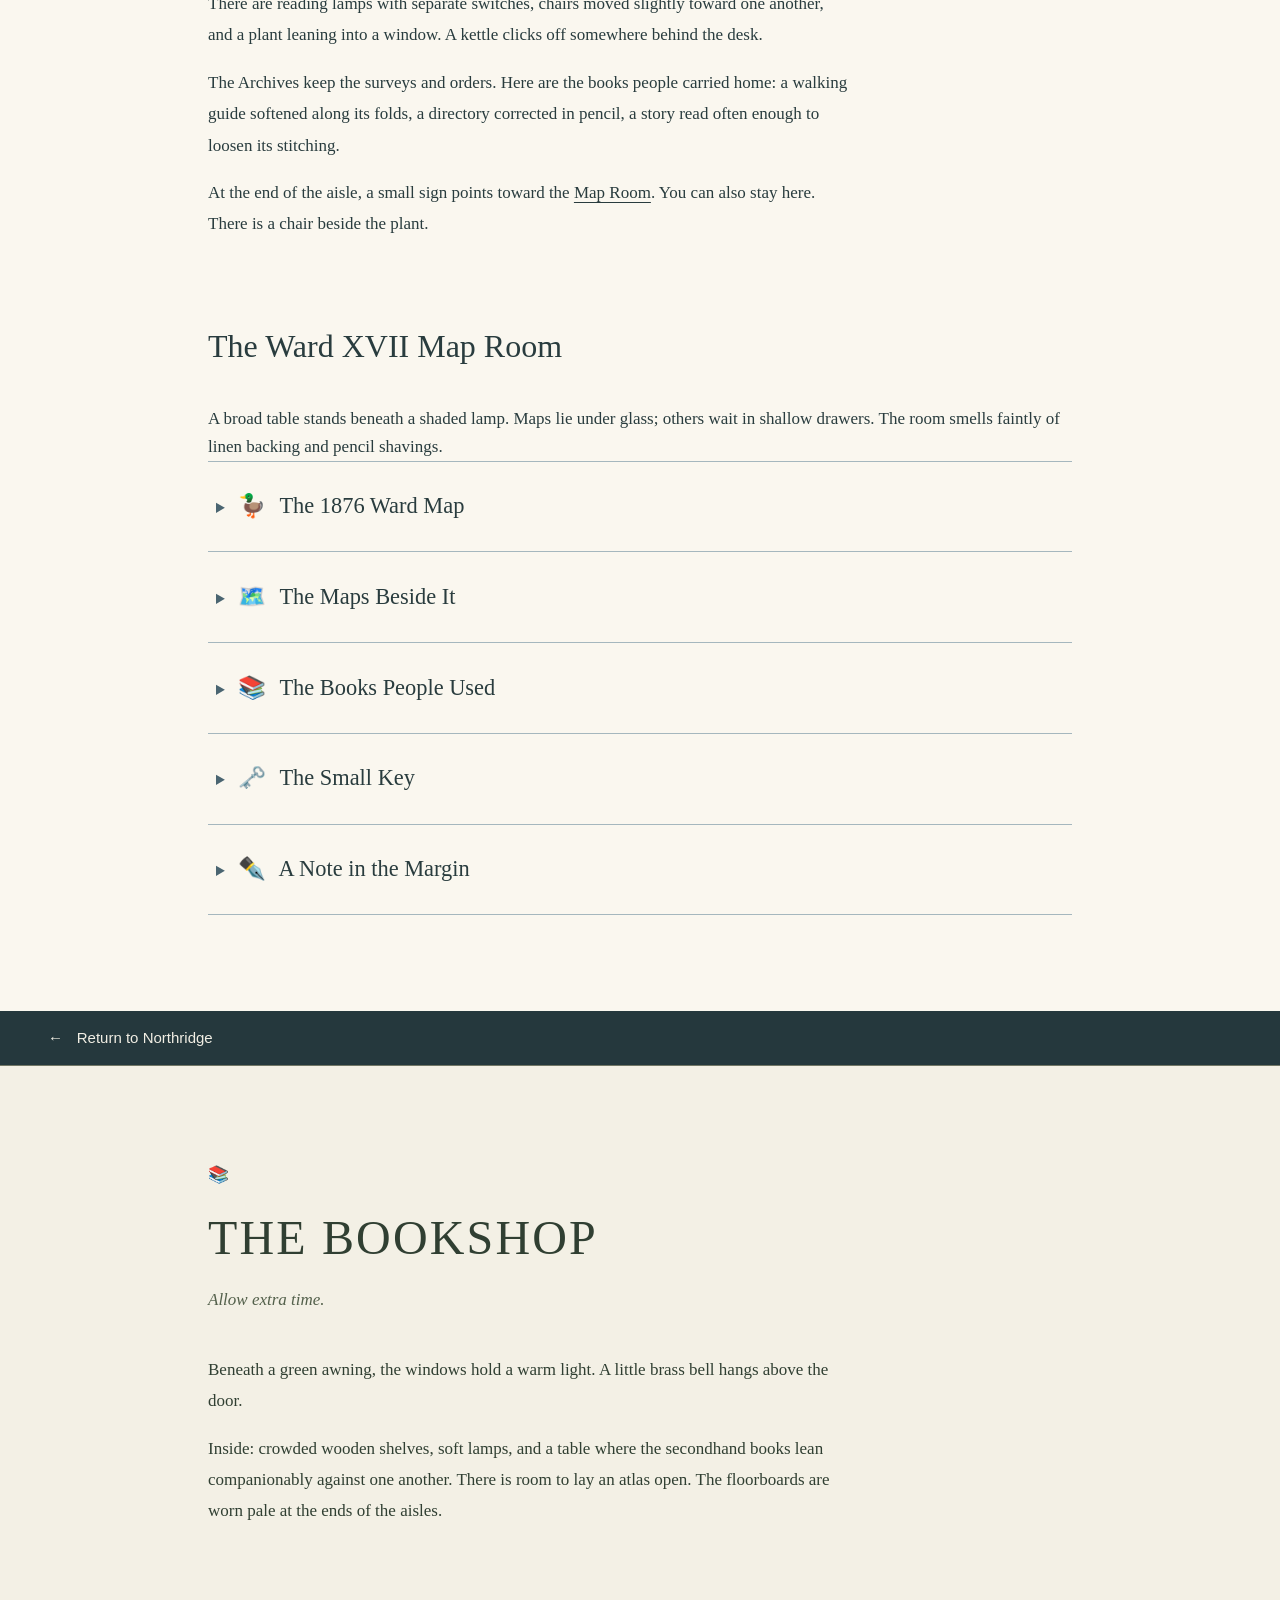
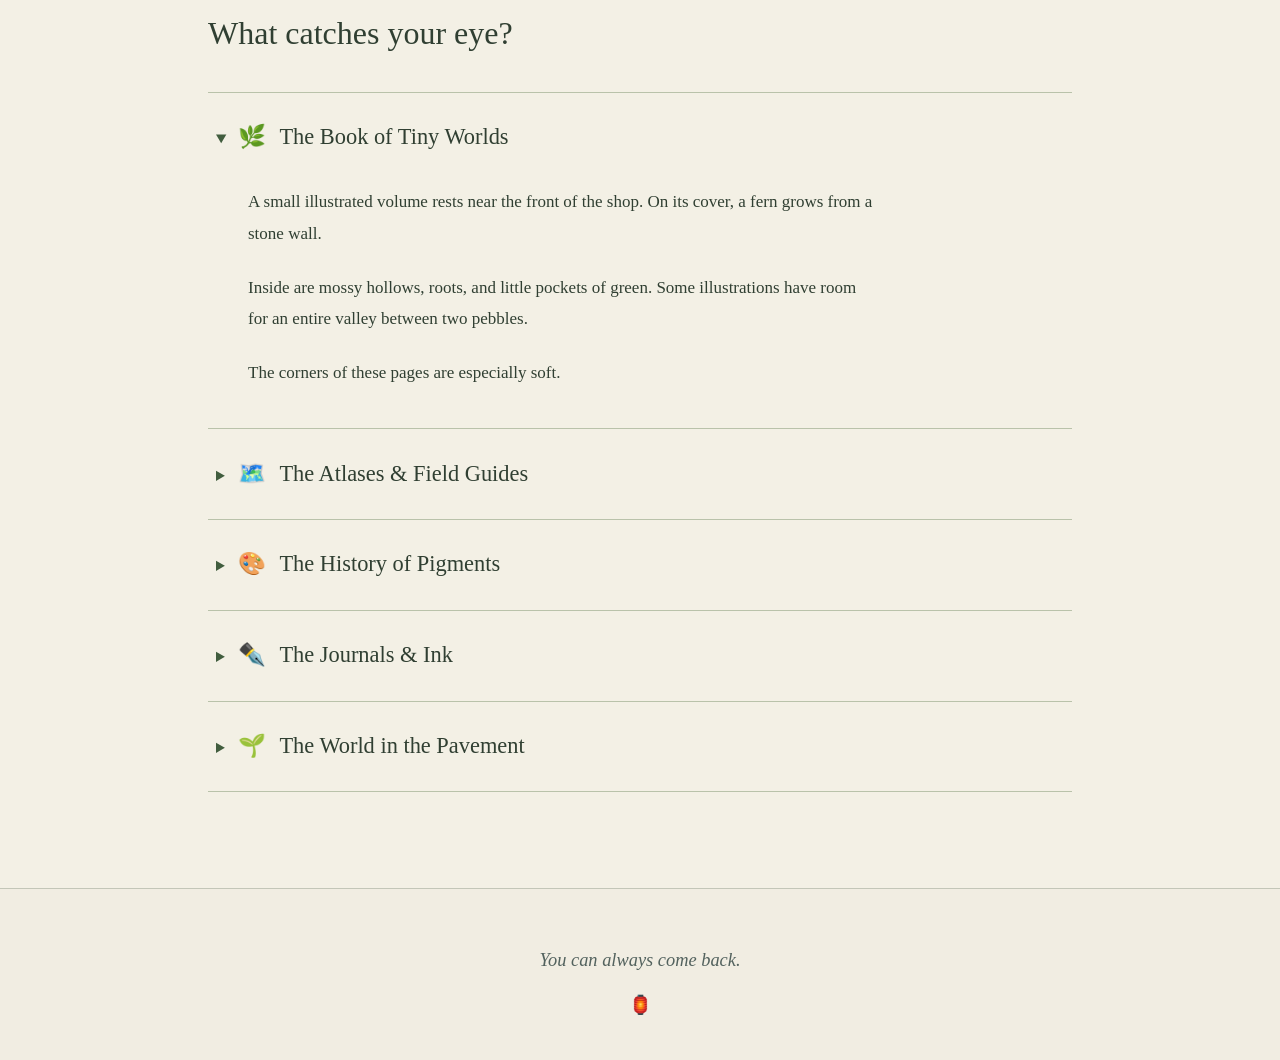
==== commit 441bc5b6: "Add Northridge Library, Ward XVII Map Room, and shoreline clues" ====
--- a/index.html
+++ b/index.html
@@ -85,6 +85,18 @@
               </div>
             </article>
 
+            <article class="road" aria-labelledby="library-sign">
+              <div class="road-sign">
+                <span class="place-symbol" aria-hidden="true">📖</span>
+                <h3 id="library-sign"><a href="#library">The Library</a></h3>
+              </div>
+              <div class="road-copy">
+                <p class="road-tagline">There is room to leave a book open.</p>
+                <p>Reading lamps, familiar chairs, and a Map Room whose coastlines do not entirely agree.</p>
+                <a class="walk-link" href="#library">Visit the Library <span aria-hidden="true">→</span></a>
+              </div>
+            </article>
+
             <article class="road" aria-labelledby="bookshop-sign">
               <div class="road-sign">
                 <span class="place-symbol" aria-hidden="true">📚</span>
@@ -206,6 +218,21 @@
             <p class="first-impression">Wet.</p>
             <p>No one knows why.</p>
             <p>Its provenance remains disputed.</p>
+          </div>
+        </details>
+        <details class="object">
+          <summary>
+            <span class="object-symbol" aria-hidden="true">🚪</span>
+            <span class="object-name">The Open Doors</span>
+            <span class="inspection-mark" aria-hidden="true"></span>
+          </summary>
+          <div class="object-observation">
+            <p>Usually, the street.</p>
+            <p>Sometimes, beyond the threshold: a fogbound shore, a tall stone marker, and spires that do not appear above any roof on the walk here.</p>
+            <p>The air carries salt. The lamplight behind you stays warm.</p>
+            <p>Beside the door, a narrow shelf holds copies of old access orders. A later hand has written across one margin:</p>
+            <p><em>Closure of access does not constitute abandonment.</em></p>
+            <p>A reference slip points to the <a href="#map-room">Library’s Ward XVII Map Room</a>.</p>
           </div>
         </details>
       </div>
@@ -324,6 +351,84 @@
               <p>Today: a perfectly smooth green glass pebble, three strands of tangled kelp, and a small, waterlogged wooden sign that just says Almost.</p>
             </div>
           </details>
+          <details class="shore-object" id="wardstone-xvii">
+            <summary><span aria-hidden="true">🪨</span> Wardstone XVII</summary>
+            <div class="shore-observation">
+              <p>Above the tide line stands a tall municipal marker, cut and set by hand. Salt has softened its edges. The lettering is still clear:</p>
+              <p><strong>WARD XVII · 1876</strong></p>
+              <p>A boundary line crosses its landward face. On the seaward side, beneath a shallow stone lip, there is a small keyway.</p>
+              <p>A strip of worn paving approaches the marker through the gravel. Beyond it, the water is very still.</p>
+              <p>The <a href="#map-room">Library keeps the old ward maps</a>. This stone appears on more than one coastline.</p>
+            </div>
+          </details>
+        </section>
+      </div>
+    </section>
+    <section class="annex-location" id="library" aria-labelledby="library-title" tabindex="-1">
+      <nav class="return-way" aria-label="Way back from the Library">
+        <div class="page-width">
+          <a href="#destinations"><span aria-hidden="true">←</span> Return to Northridge</a>
+        </div>
+      </nav>
+      <div class="shore-reading page-width">
+        <header class="shore-header">
+          <span class="place-symbol" aria-hidden="true">📖</span>
+          <h2 id="library-title">THE LIBRARY</h2>
+          <p class="threshold-note">There is room to leave a book open.</p>
+          <div class="shore-arrival">
+            <p>The brass handle is warm where the afternoon sun reaches it. Inside, a return trolley stands beside the desk. Someone has tucked a fallen bookmark into the book it belongs to.</p>
+            <p>There are reading lamps with separate switches, chairs moved slightly toward one another, and a plant leaning into a window. A kettle clicks off somewhere behind the desk.</p>
+            <p>The Archives keep the surveys and orders. Here are the books people carried home: a walking guide softened along its folds, a directory corrected in pencil, a story read often enough to loosen its stitching.</p>
+            <p>At the end of the aisle, a small sign points toward the <a href="#map-room">Map Room</a>. You can also stay here. There is a chair beside the plant.</p>
+          </div>
+        </header>
+        <section class="shore-observations" id="map-room" aria-labelledby="map-room-title" tabindex="-1">
+          <h3 id="map-room-title">The Ward XVII Map Room</h3>
+          <p>A broad table stands beneath a shaded lamp. Maps lie under glass; others wait in shallow drawers. The room smells faintly of linen backing and pencil shavings.</p>
+          <details class="shore-object">
+            <summary><span aria-hidden="true">🦆</span> The 1876 Ward Map</summary>
+            <div class="shore-observation">
+              <p><strong>WARD SEVENTEEN · MUNICIPAL SURVEY · 1876</strong></p>
+              <p>The boundary encloses the harbor and the Archives, the ground that would become the Commons, the Records Annex, and the future site of Station 17.</p>
+              <p>It also, unmistakably, resembles a duck.</p>
+              <p>A note beneath the glass reads:</p>
+              <p><strong>YES, WE KNOW THE 1876 LINE LOOKS LIKE A DUCK.</strong></p>
+              <p>Someone has drawn a very small arrow toward the beak. It contributes nothing to the survey.</p>
+            </div>
+          </details>
+          <details class="shore-object">
+            <summary><span aria-hidden="true">🗺️</span> The Maps Beside It</summary>
+            <div class="shore-observation">
+              <p>Three editions lie side by side. The coastline moves. Streets change names. In one, a whole district occupies what the next labels open water.</p>
+              <p>The ward boundary keeps its peculiar shape.</p>
+              <p>At the edge of each shore, a tiny square marks the same stone: <a href="#wardstone-xvii">XVII</a>.</p>
+              <p>A path reaches it in every edition. What happens to the line beyond it depends on which sheet you follow.</p>
+            </div>
+          </details>
+          <details class="shore-object">
+            <summary><span aria-hidden="true">📚</span> The Books People Used</summary>
+            <div class="shore-observation">
+              <p>A pocket directory has two street names corrected in pencil. A walking map has been folded into eighths so often that one junction is nearly worn through.</p>
+              <p>In an illustrated children’s book, a baker carries a tray past a row of tall spires. The caption concerns the bread.</p>
+              <p>No one has yet located the street on a current map.</p>
+            </div>
+          </details>
+          <details class="shore-object">
+            <summary><span aria-hidden="true">🗝️</span> The Small Key</summary>
+            <div class="shore-observation">
+              <p>A small brass key rests on the margin of a map. There is salt in the bow and a faded cord through it.</p>
+              <p>Its paper tag reads only <strong>XVII</strong>.</p>
+              <p>The map beneath it has been weighted at three corners. The fourth curls toward the lamp.</p>
+            </div>
+          </details>
+          <details class="shore-object">
+            <summary><span aria-hidden="true">✒️</span> A Note in the Margin</summary>
+            <div class="shore-observation">
+              <p>Beside the spires, in a hand different from the surveyor’s:</p>
+              <p><em>The spires were not destroyed. Access was discontinued.</em></p>
+              <p>There is no date. The pencil has pressed deeply enough to mark the sheet beneath.</p>
+            </div>
+          </details>
         </section>
       </div>
     </section>
